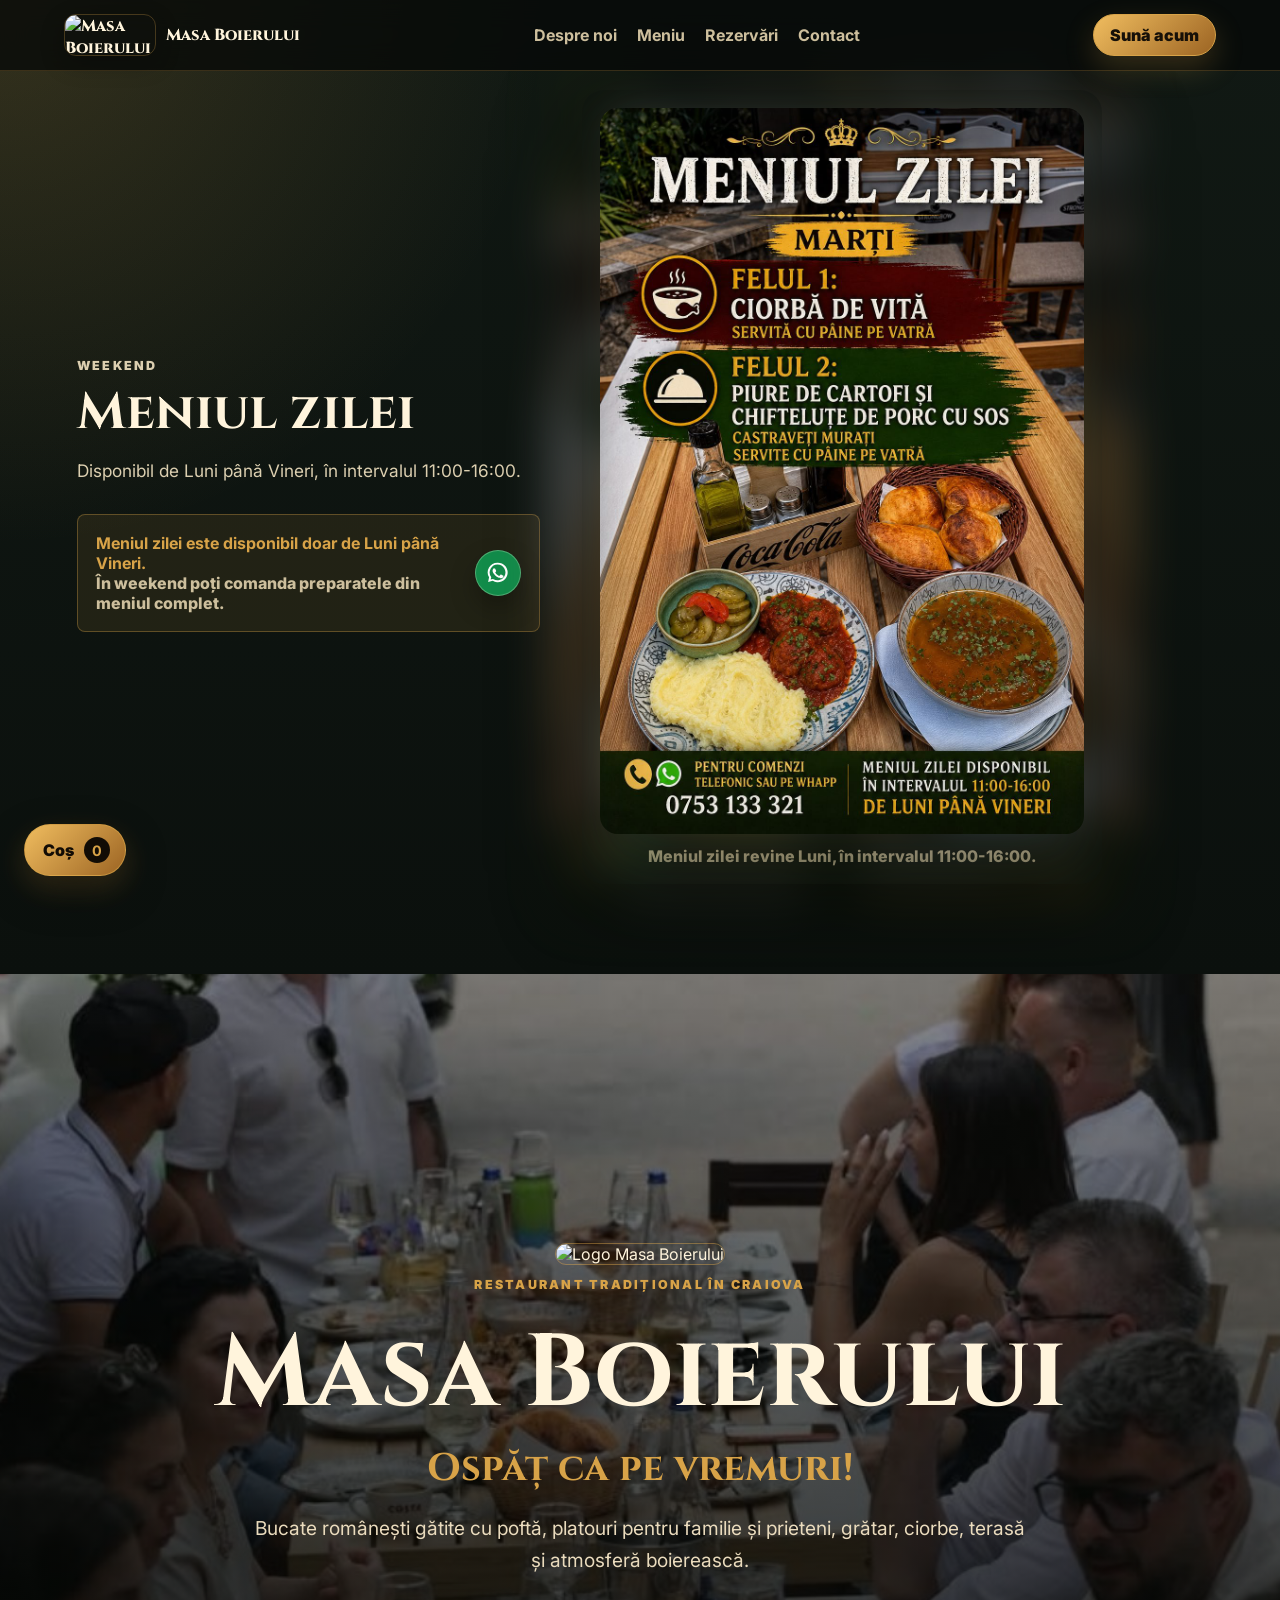
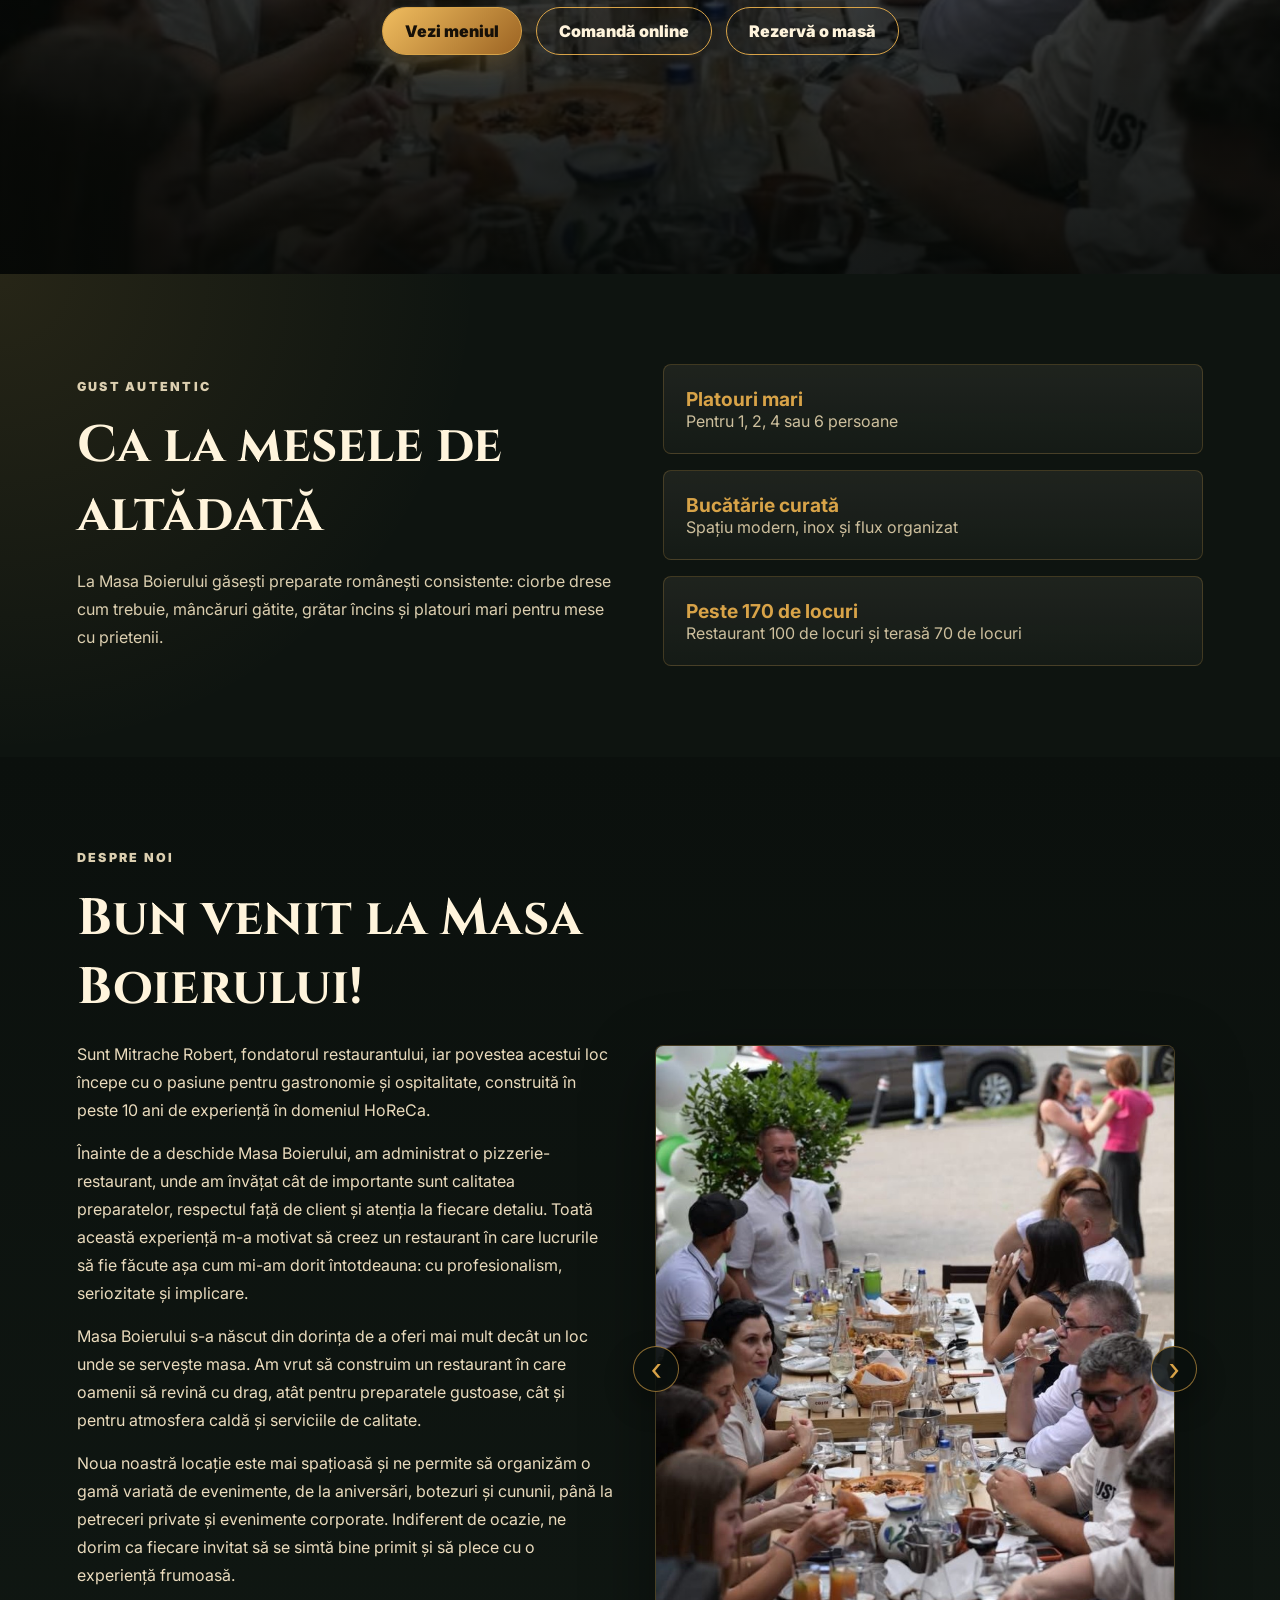
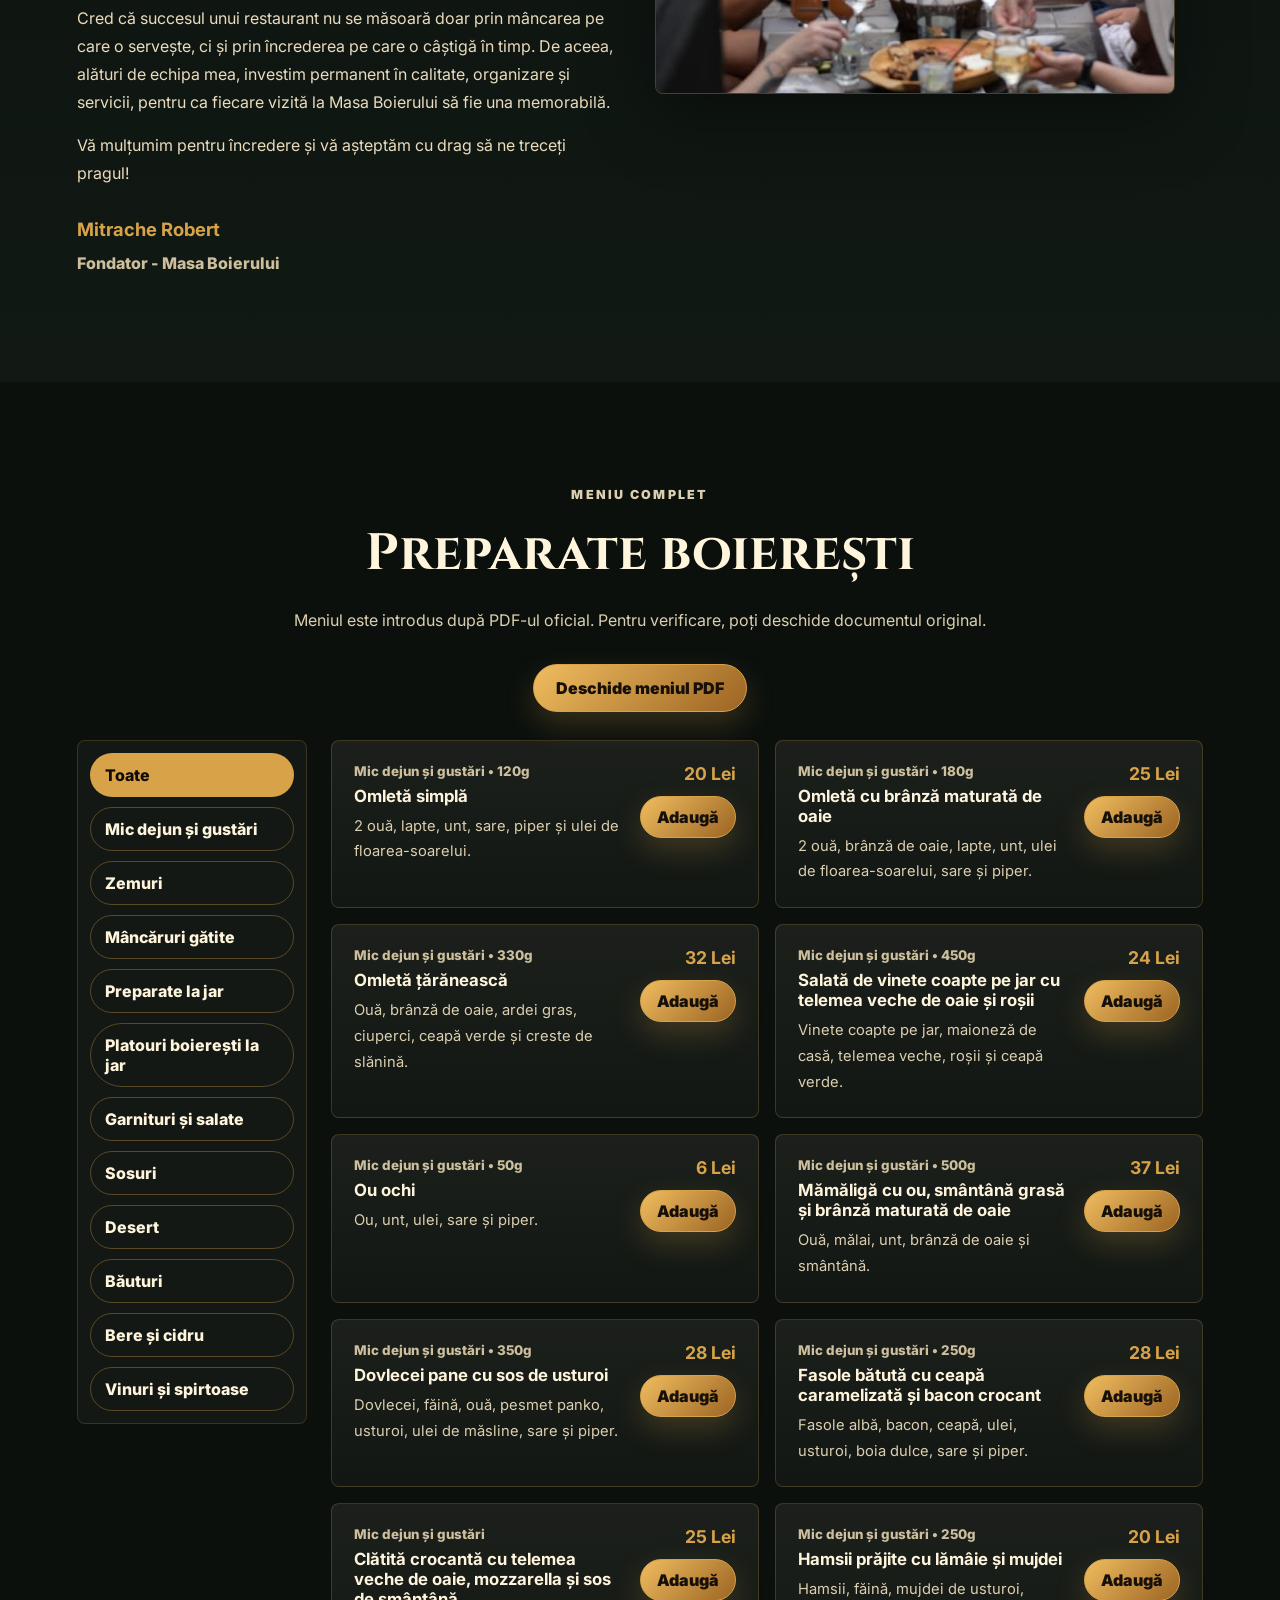
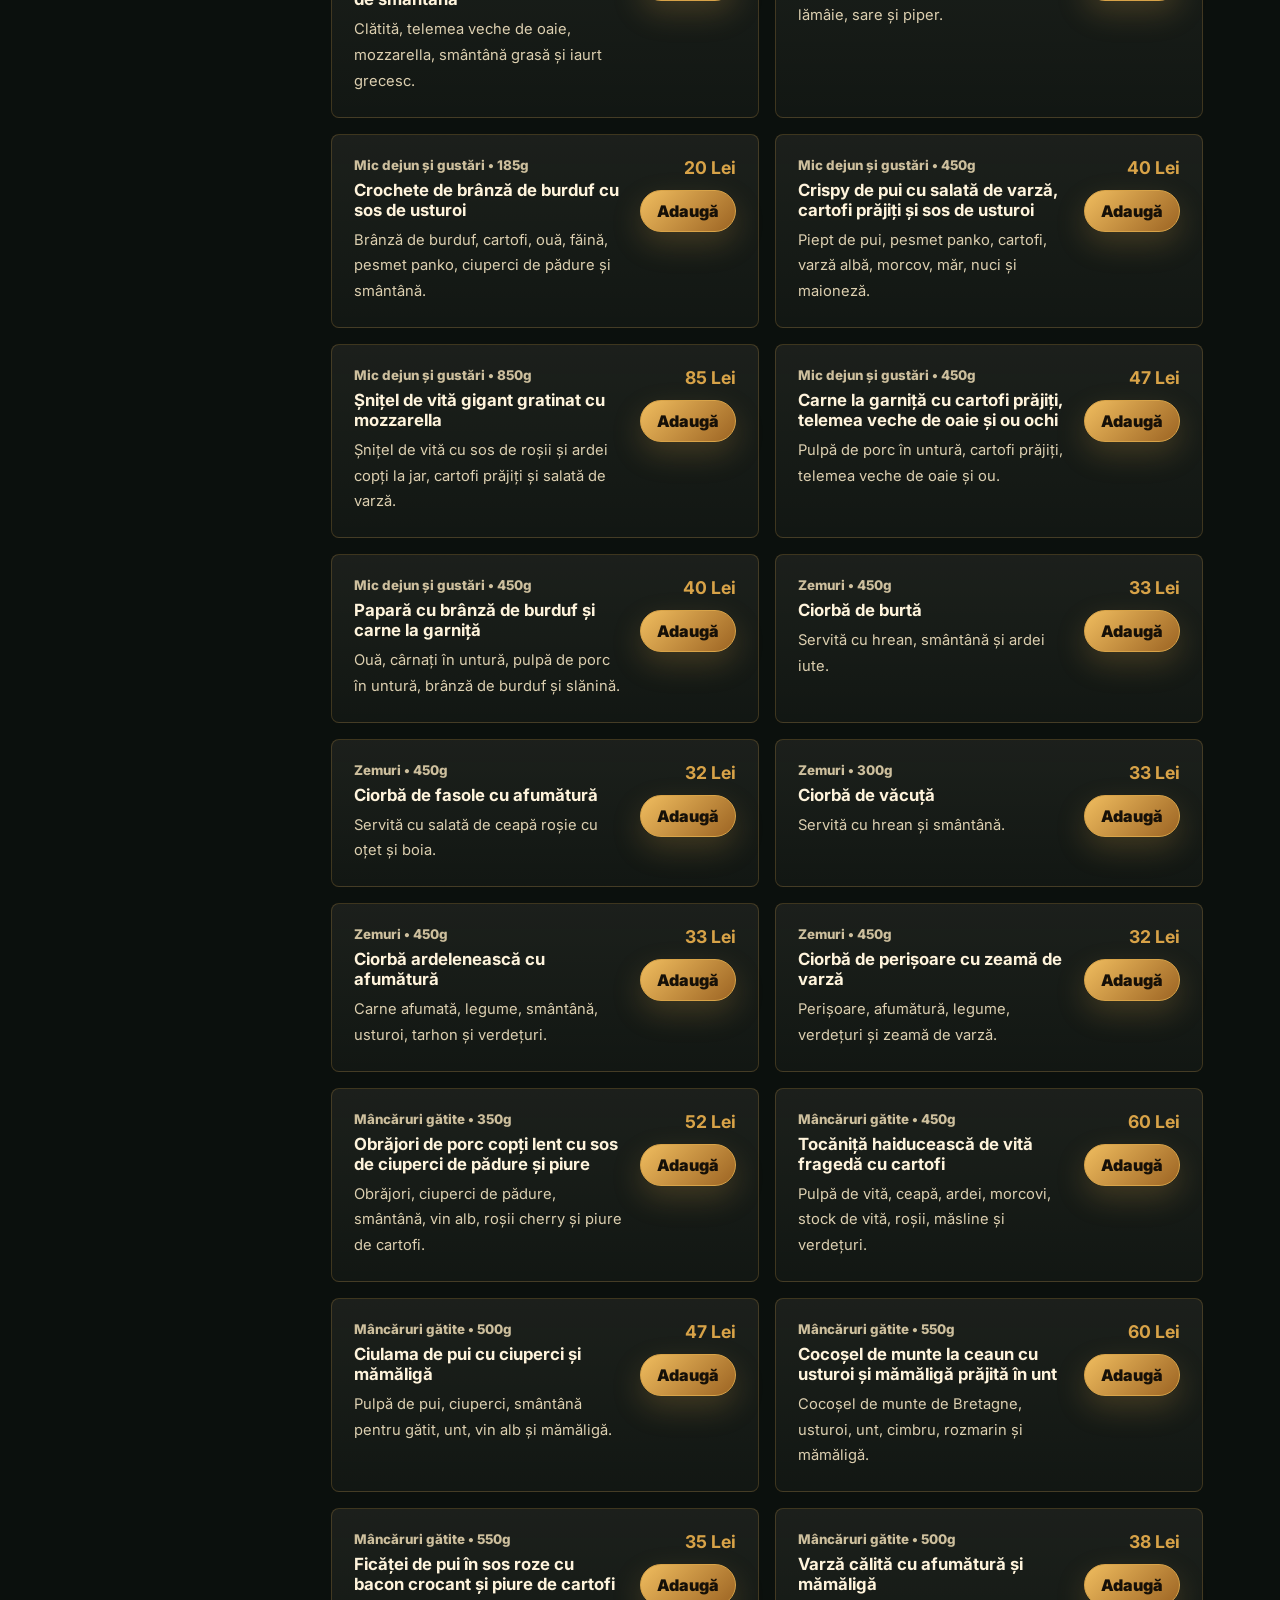
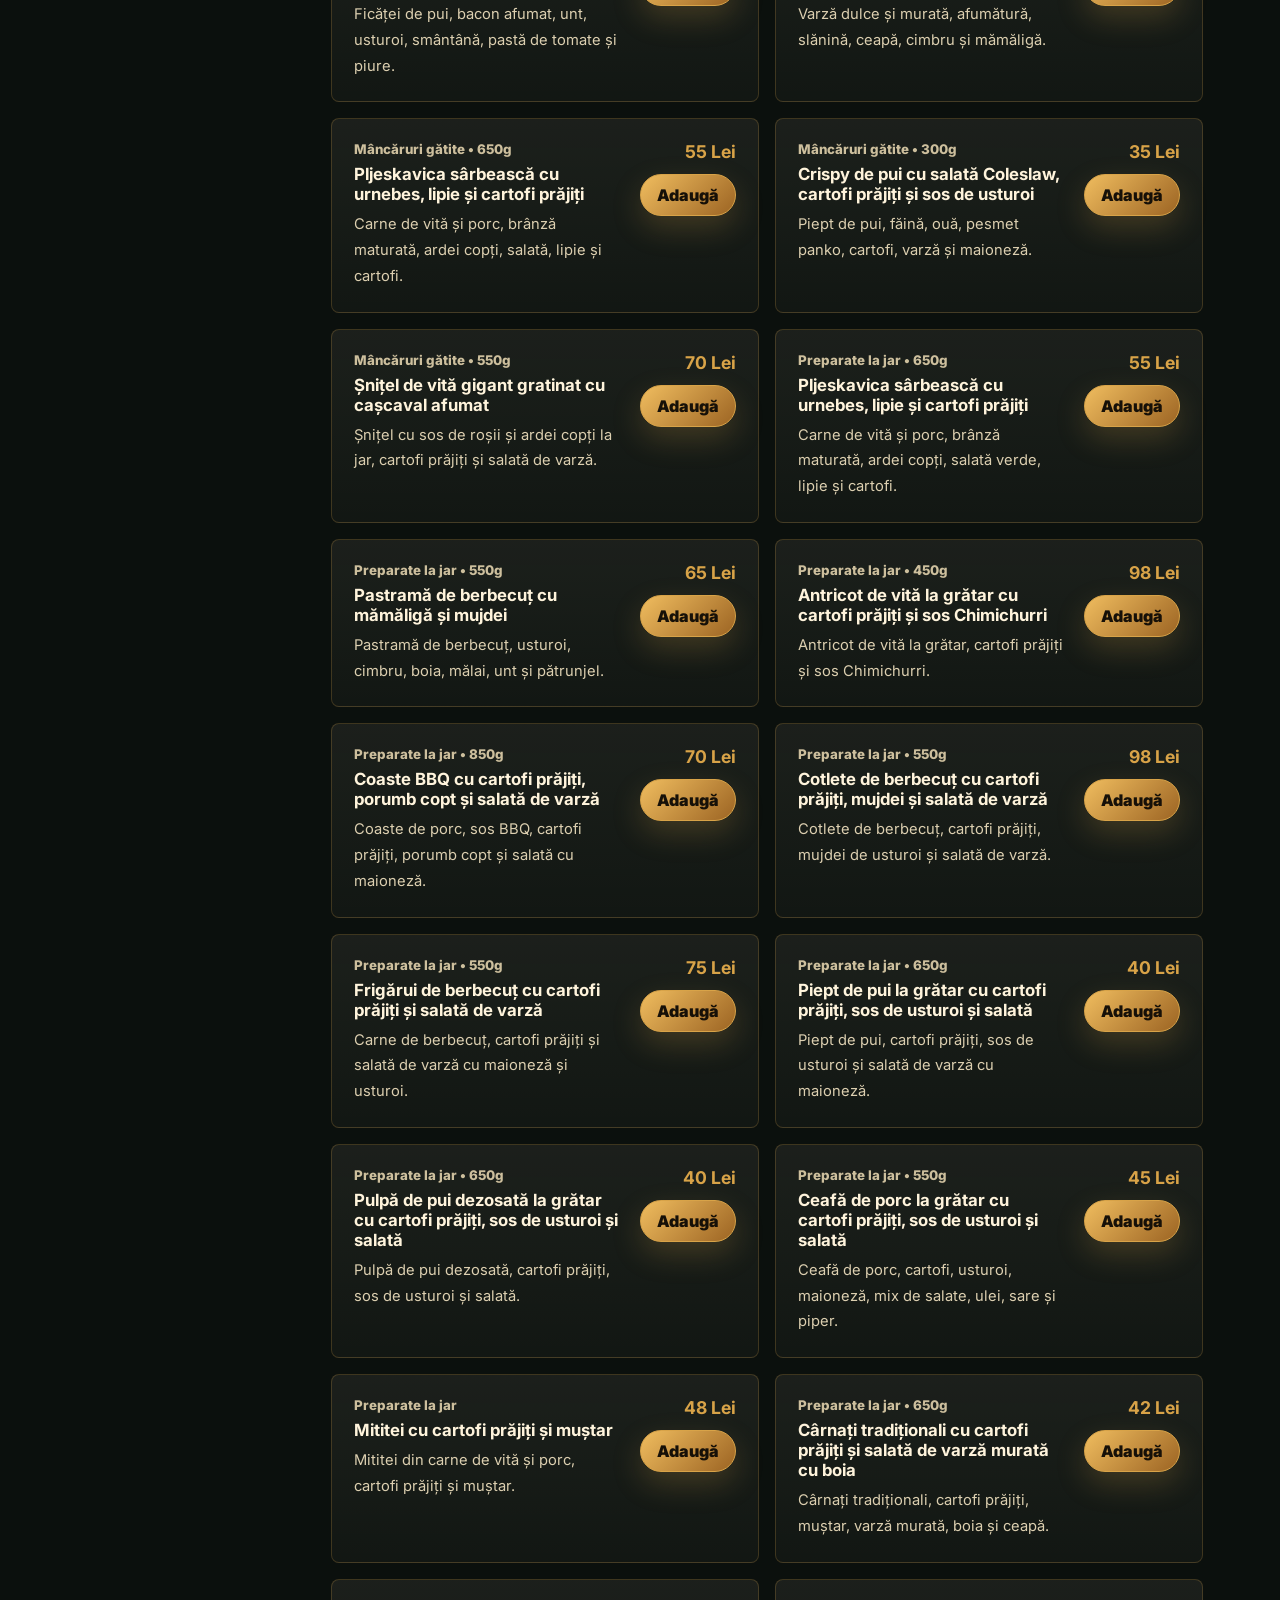
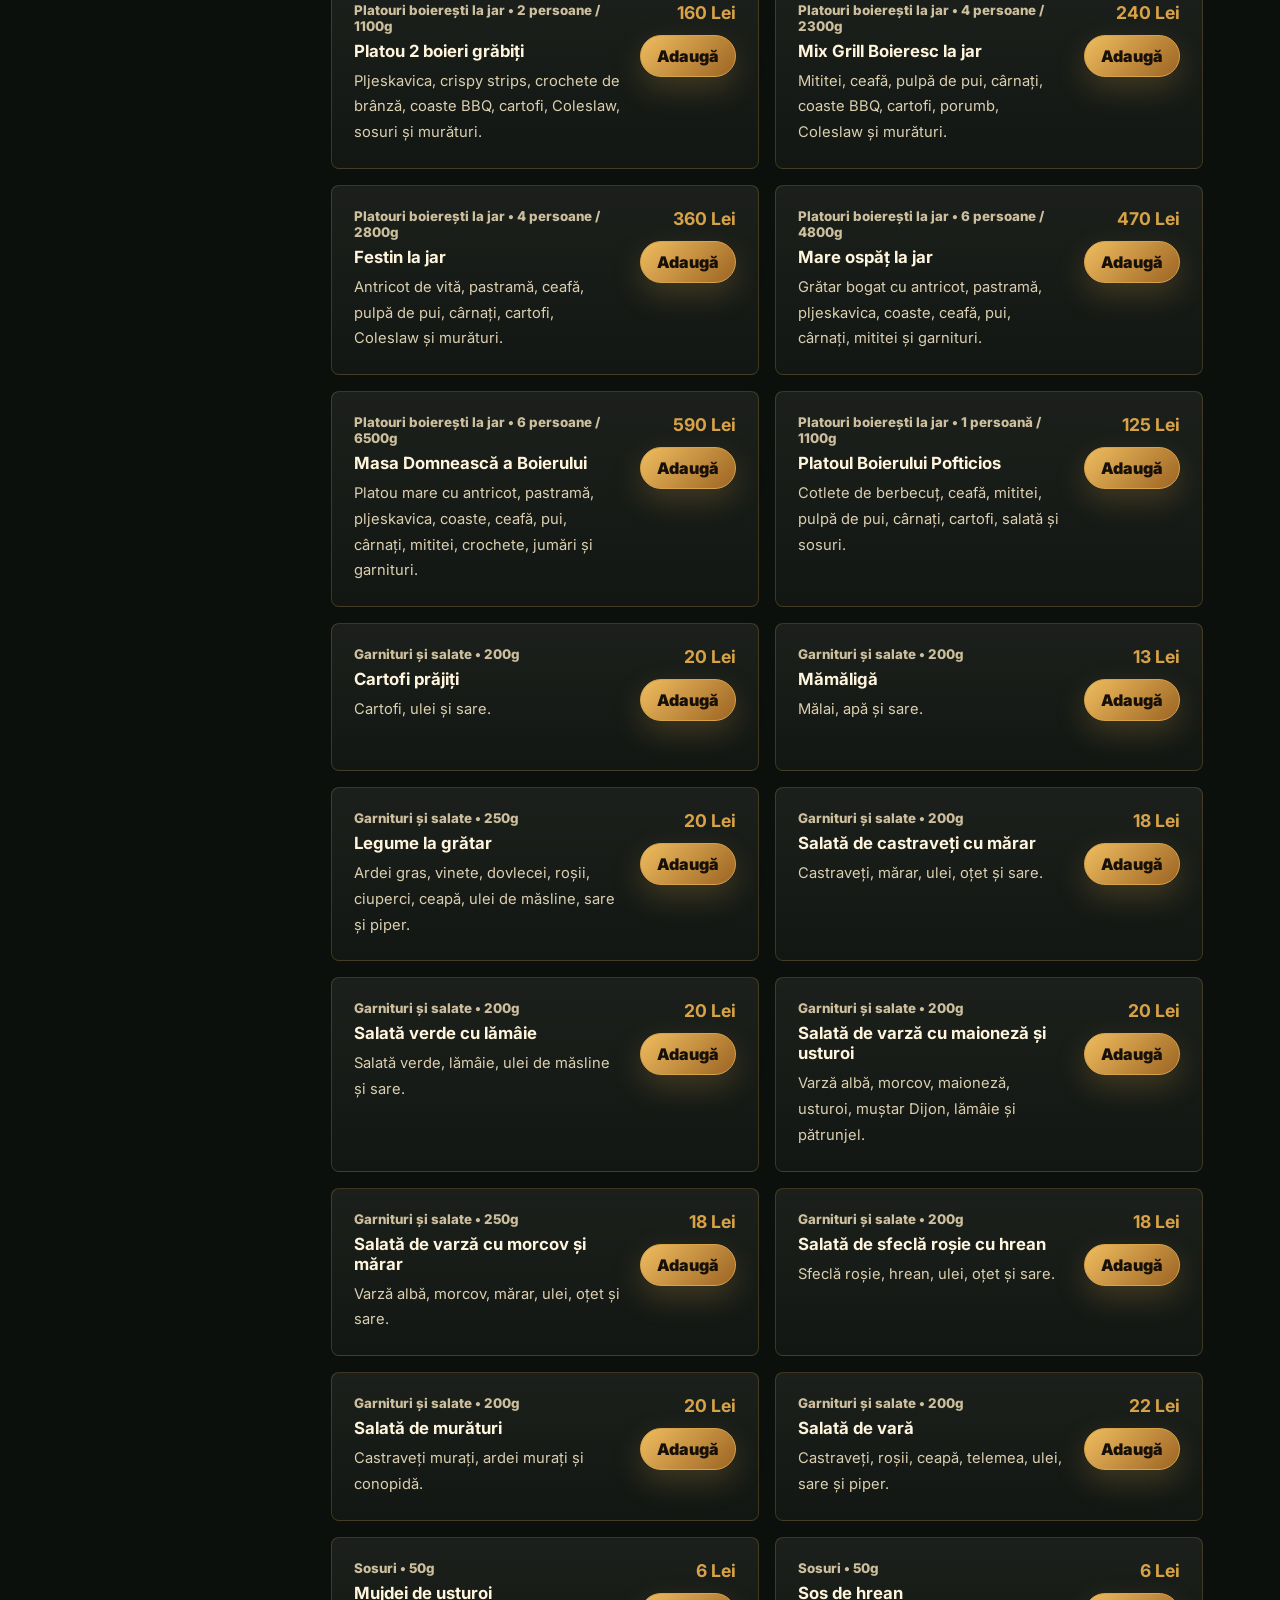
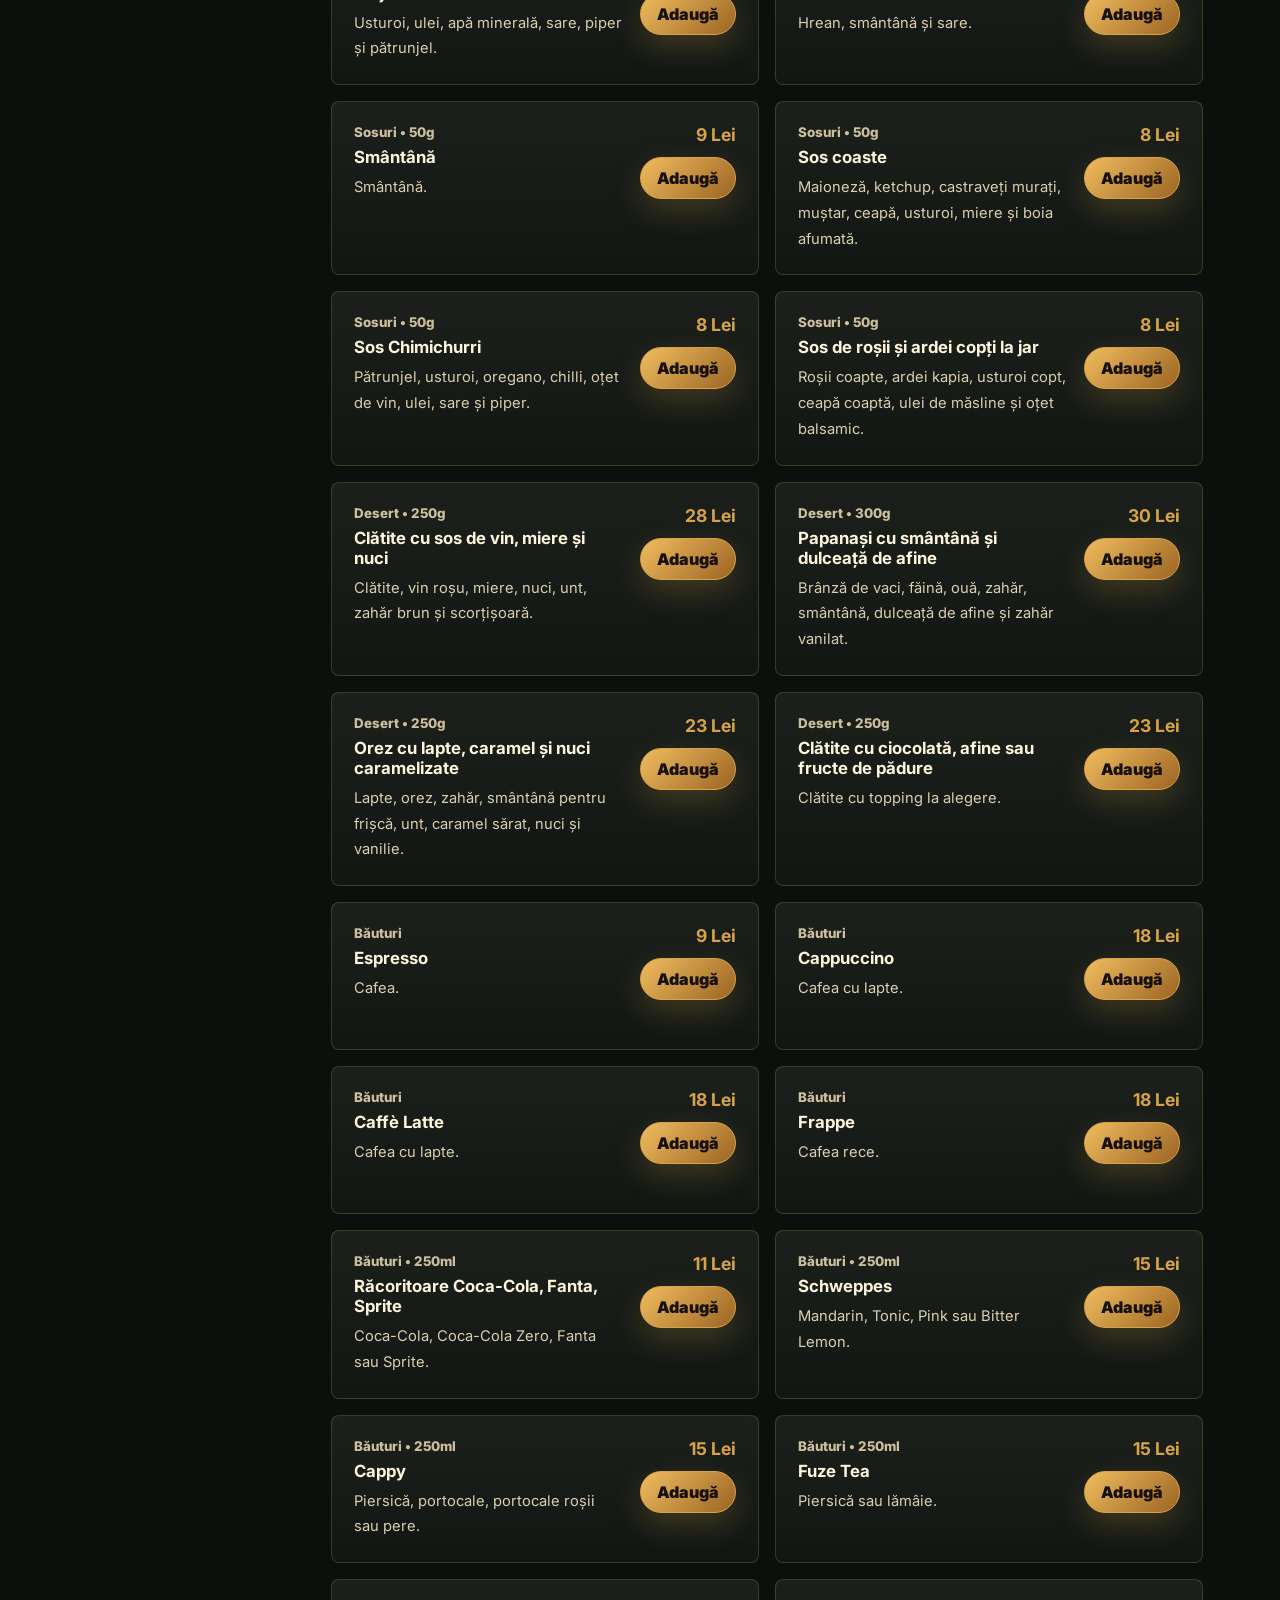
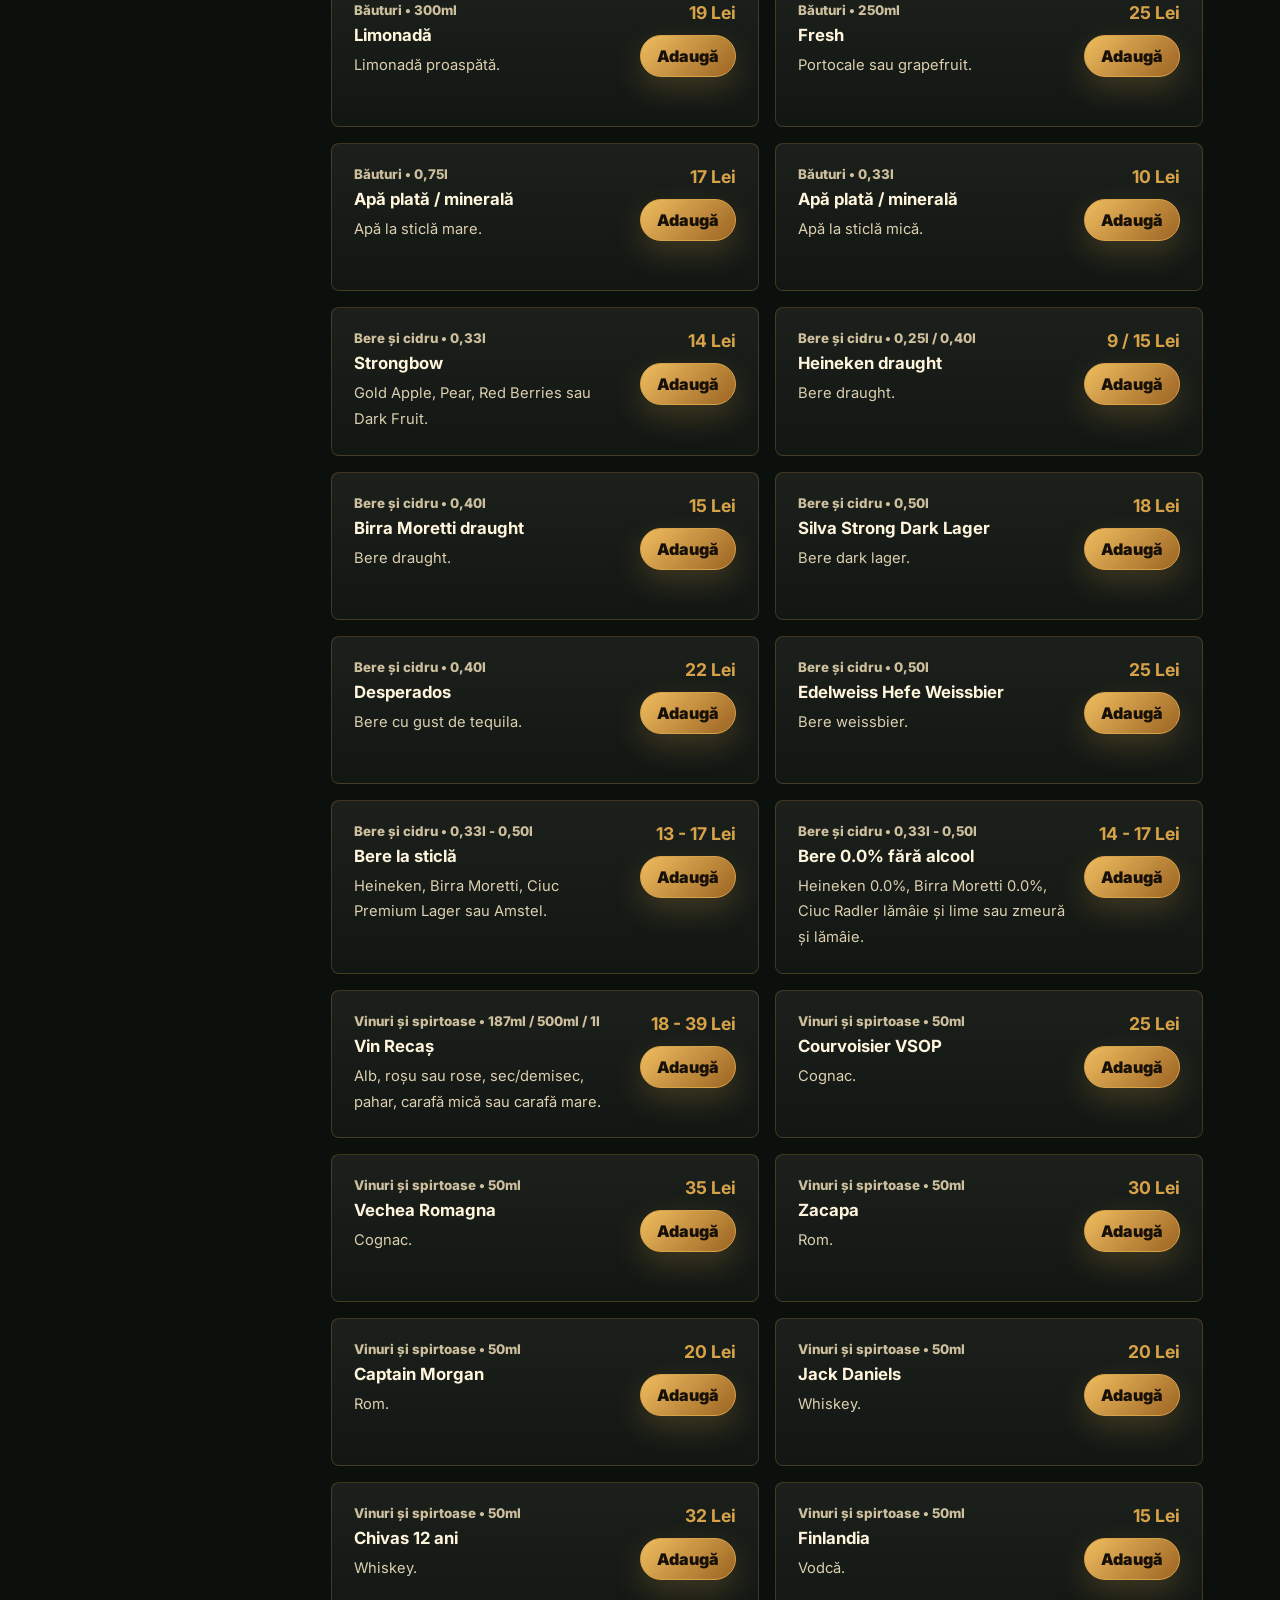
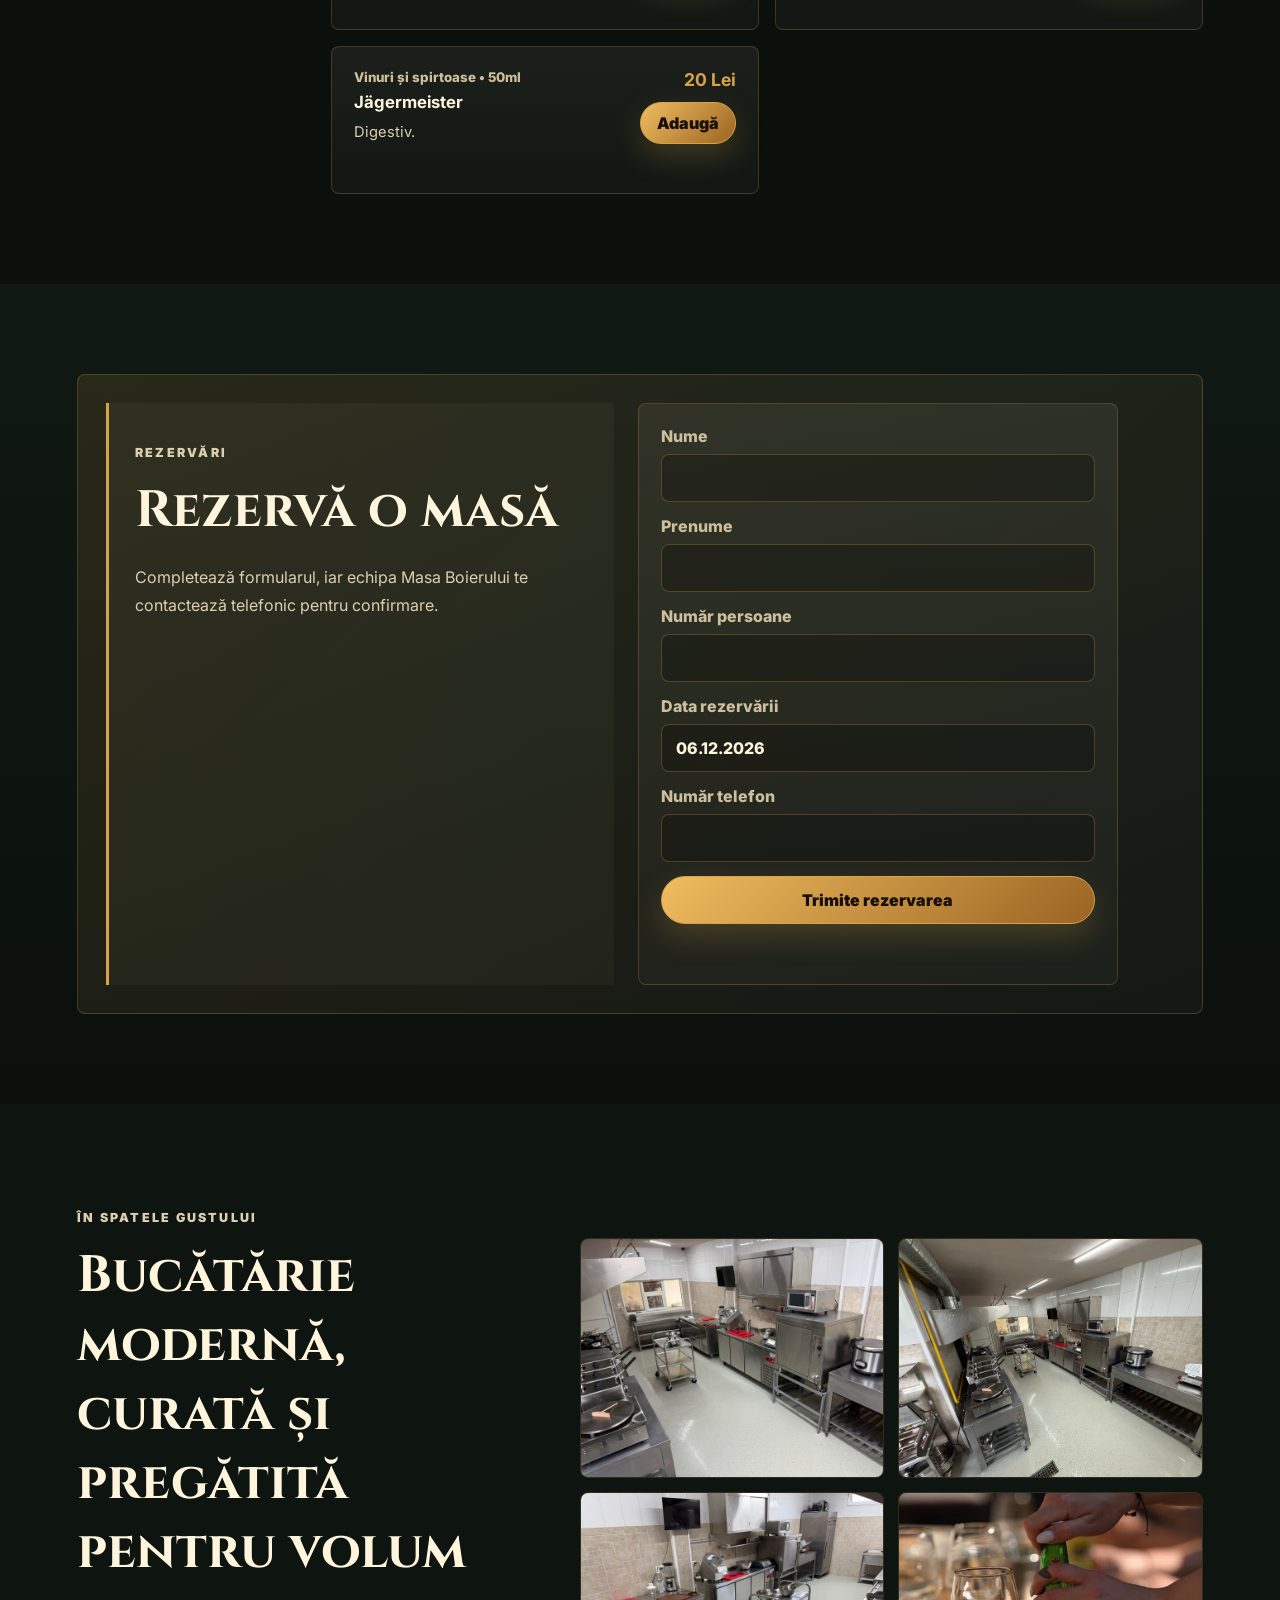
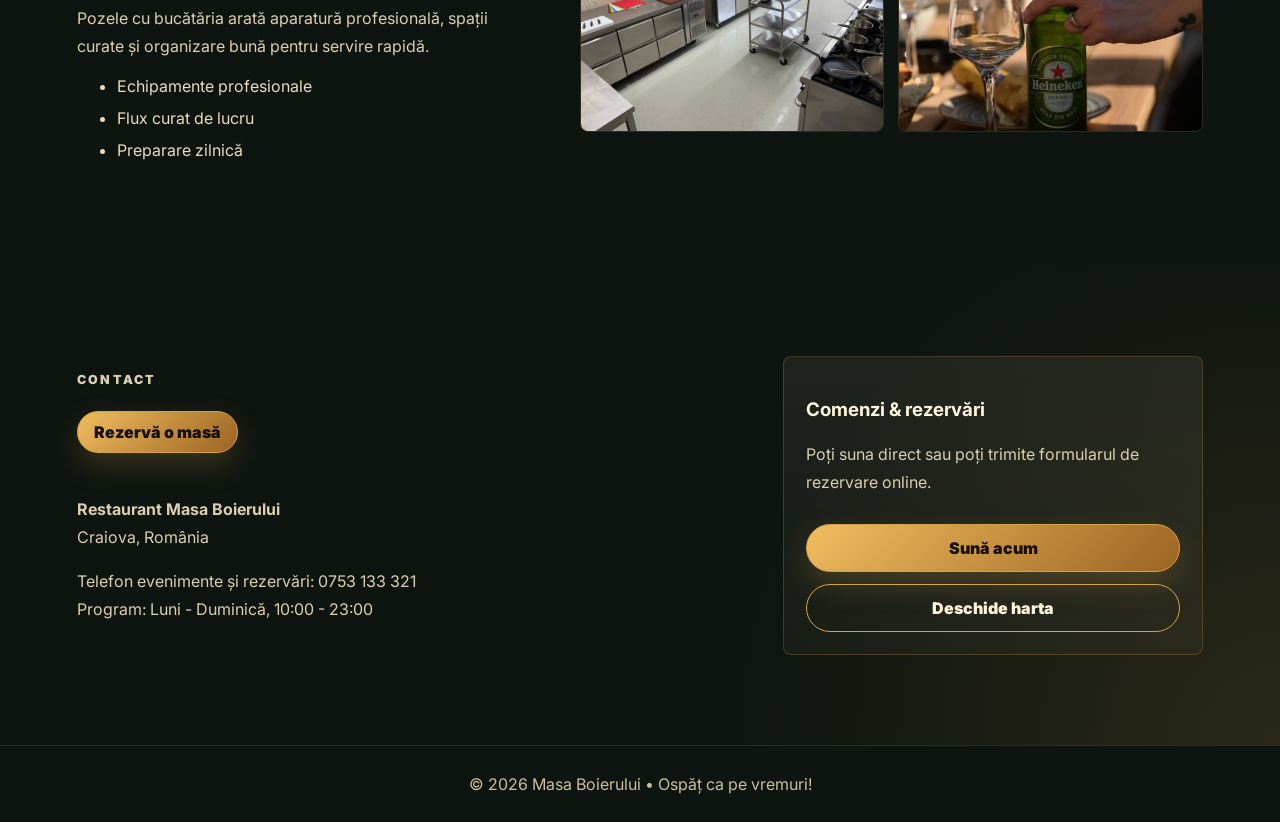
==== index.html @ e5bb175d "Reorder nav and simplify contact section" ====
<!DOCTYPE html>
<html lang="ro">
<head>
  <meta charset="UTF-8" />
  <meta name="viewport" content="width=device-width, initial-scale=1.0" />
  <title>Masa Boierului | Ospăț ca pe vremuri</title>
  <meta name="description" content="Restaurant Masa Boierului Craiova - bucătărie românească, platouri boierești, grătar, ciorbe, terasă și rezervări online." />
  <link rel="preconnect" href="https://fonts.googleapis.com">
  <link rel="preconnect" href="https://fonts.gstatic.com" crossorigin>
  <link href="https://fonts.googleapis.com/css2?family=Cinzel:wght@600;700;800&family=Inter:wght@400;500;600;700;800&display=swap" rel="stylesheet">
  <link rel="stylesheet" href="style.css?v=20260714-nav-about-contact" />
</head>
<body>
  <header class="nav">
    <a class="brand" href="#acasa"><img src="assets/logo-masa-boierului-gold.jpg" alt="Masa Boierului logo"><span>Masa Boierului</span></a>
    <nav>
      <a href="#despre-noi">Despre noi</a>
      <a href="#meniu">Meniu</a>
      <a href="#rezervari">Rezervări</a>
      <a href="#contact">Contact</a>
    </nav>
    <a class="btn small" href="tel:+40753133321">Sună acum</a>
  </header>

  <button class="cart-fab" id="cartOpenBtn" type="button" aria-label="Deschide coșul">
    <span>Coș</span>
    <strong id="cartFabCount">0</strong>
  </button>

  <div class="cart-modal hidden" id="cartModal" aria-hidden="true">
    <div class="cart-modal-backdrop" data-cart-close></div>
    <aside class="cart-panel cart-dialog" role="dialog" aria-modal="true" aria-labelledby="cartTitle">
      <div class="cart-dialog-head">
        <div>
          <p class="eyebrow">Coș</p>
          <h3 id="cartTitle">Comanda ta</h3>
        </div>
        <button class="cart-close" type="button" id="cartCloseBtn" aria-label="Închide coșul">×</button>
      </div>
      <div class="cart-items" id="cartItems"></div>
      <div class="delivery-box">
        <span>Subtotal</span><strong id="cartSubtotal">0 Lei</strong>
        <span>Taxă livrare</span><strong id="deliveryFee">0 Lei</strong>
        <span>Total</span><strong id="cartTotal">0 Lei</strong>
      </div>
      <div class="cart-modal-actions">
        <button class="btn ghost" type="button" id="continueOrderBtn">Continuă comanda</button>
        <button class="btn" type="button" id="checkoutOpenBtn">Mergi la checkout</button>
      </div>
      <form class="checkout-form checkout-hidden" id="checkoutForm">
        <label>Nume și prenume<input name="customerName" type="text" autocomplete="name" required></label>
        <label>Telefon<input name="phone" type="tel" autocomplete="tel" required></label>
        <label>Adresă livrare<input name="address" type="text" autocomplete="street-address" placeholder="Stradă, număr, bloc" required></label>
        <label>Localitate
          <select name="city" id="deliveryCity" required>
            <option value="craiova">Craiova</option>
            <option value="nearby">Localitate limitrofă</option>
            <option value="outside">În afara zonei standard</option>
          </select>
        </label>
        <input name="paymentMethod" id="paymentMethod" type="hidden" value="cash">
        <div class="checkout-payment-note">
          <span>Metodă plată</span>
          <strong>Cash la livrare</strong>
        </div>
        <label>Observații<textarea name="notes" rows="3" placeholder="Etaj, interfon, fără ceapă etc."></textarea></label>
        <p class="map-note">Taxa de livrare este momentan 0 Lei.</p>
        <button class="btn" type="submit">Trimite comanda</button>
        <p class="form-note" id="orderMessage"></p>
      </form>
    </aside>
  </div>

  <div class="order-confirm-modal hidden" id="orderConfirmModal" aria-hidden="true">
    <div class="cart-modal-backdrop" data-confirm-close></div>
    <div class="order-confirm-dialog" role="dialog" aria-modal="true" aria-labelledby="orderConfirmTitle">
      <button class="cart-close" type="button" id="orderConfirmCloseBtn" aria-label="Închide confirmarea">×</button>
      <p class="eyebrow">Comandă pregătită</p>
      <h3 id="orderConfirmTitle">Trimite comanda pe WhatsApp</h3>
      <p id="orderConfirmText">Comanda a fost salvată. Continuă către WhatsApp și apasă Trimite.</p>
      <div class="confirm-actions">
        <button class="btn" type="button" id="orderConfirmWhatsAppBtn">Continuă către WhatsApp</button>
        <button class="btn ghost" type="button" id="orderConfirmDoneBtn">Înapoi la meniu</button>
      </div>
    </div>
  </div>

  <main id="acasa">
    <section id="meniul-zilei" class="section daily-menu">
      <div class="daily-menu-copy">
        <p class="eyebrow" id="dailyMenuDay">Meniul zilei</p>
        <h2>Meniul zilei</h2>
        <p>Disponibil de Luni până Vineri, în intervalul 11:00-16:00.</p>
        <div class="daily-menu-actions" id="dailyMenuActions">
          <button class="btn" type="button" data-daily-menu="first">Felul 1 <span>18 Lei</span></button>
          <button class="btn" type="button" data-daily-menu="second">Felul 2 <span>22 Lei</span></button>
          <button class="btn" type="button" data-daily-menu="complete">Meniu complet <span>33 Lei</span></button>
        </div>
        <div class="daily-menu-closed hidden" id="dailyMenuClosed">
          <div>
            <strong>Meniul zilei este disponibil doar de Luni până Vineri.</strong>
            <span>În weekend poți comanda preparatele din meniul complet.</span>
          </div>
          <a class="daily-menu-whatsapp" href="https://wa.me/40753133321?text=Bun%C4%83%20ziua%2C%20a%C8%99%20dori%20s%C4%83%20comand%20din%20meniul%20complet." target="_blank" rel="noopener" aria-label="Comandă pe WhatsApp">
            <svg viewBox="0 0 32 32" aria-hidden="true">
              <path d="M16 3.4A12.5 12.5 0 0 0 5.2 22.2L4 28l5.9-1.5A12.5 12.5 0 1 0 16 3.4Zm0 2.4a10.1 10.1 0 0 1 8.7 15.2 10.1 10.1 0 0 1-13.9 3.5l-.5-.3-3.1.8.8-3-.3-.5A10.1 10.1 0 0 1 16 5.8Zm-4.2 4.7c-.2 0-.6.1-.9.5-.3.4-1.2 1.2-1.2 2.9s1.2 3.3 1.4 3.5c.2.2 2.4 3.8 5.9 5.1 2.9 1.2 3.5.9 4.1.9.6-.1 2-.8 2.3-1.6.3-.8.3-1.5.2-1.6-.1-.2-.3-.2-.7-.4l-2.3-1.1c-.3-.1-.6-.2-.8.2-.2.3-.9 1.1-1.1 1.3-.2.2-.4.2-.8.1-.3-.2-1.4-.5-2.7-1.7-1-1-1.7-2.1-1.9-2.4-.2-.3 0-.5.1-.7l.5-.6c.2-.2.2-.3.3-.5.1-.2.1-.4 0-.6l-1-2.4c-.3-.6-.5-.6-.8-.6h-.6Z"/>
            </svg>
          </a>
        </div>
      </div>
      <figure class="daily-menu-media">
        <img id="dailyMenuImage" src="assets/meniu-zilei-marti.jpg" alt="Meniul zilei Masa Boierului">
        <figcaption id="dailyMenuCaption">Meniul zilei disponibil astăzi</figcaption>
      </figure>
    </section>

    <section class="hero">
      <div class="hero-bg"></div>
      <div class="hero-content">
        <img class="logo" src="assets/logo-masa-boierului-gold.jpg" alt="Logo Masa Boierului">
        <p class="eyebrow">Restaurant tradițional în Craiova</p>
        <h1>Masa Boierului</h1>
        <h2>Ospăț ca pe vremuri!</h2>
        <p class="lead">Bucate românești gătite cu poftă, platouri pentru familie și prieteni, grătar, ciorbe, terasă și atmosferă boierească.</p>
        <div class="hero-actions">
          <a class="btn" href="#meniu">Vezi meniul</a>
          <a class="btn ghost" href="#meniu">Comandă online</a>
          <a class="btn ghost" href="#rezervari">Rezervă o masă</a>
        </div>
      </div>
    </section>

    <section class="intro section">
      <div>
        <p class="eyebrow">Gust autentic</p>
        <h2>Ca la mesele de altădată</h2>
        <p>La Masa Boierului găsești preparate românești consistente: ciorbe drese cum trebuie, mâncăruri gătite, grătar încins și platouri mari pentru mese cu prietenii.</p>
      </div>
      <div class="features">
        <div><strong>Platouri mari</strong><span>Pentru 1, 2, 4 sau 6 persoane</span></div>
        <div><strong>Bucătărie curată</strong><span>Spațiu modern, inox și flux organizat</span></div>
        <div><strong>Peste 170 de locuri</strong><span>Restaurant 100 de locuri și terasă 70 de locuri</span></div>
      </div>
    </section>

    <section id="despre-noi" class="section about-section">
      <div class="about-copy">
        <p class="eyebrow">Despre noi</p>
        <h2>Bun venit la Masa Boierului!</h2>
        <p>Sunt Mitrache Robert, fondatorul restaurantului, iar povestea acestui loc începe cu o pasiune pentru gastronomie și ospitalitate, construită în peste 10 ani de experiență în domeniul HoReCa.</p>
        <p>Înainte de a deschide Masa Boierului, am administrat o pizzerie-restaurant, unde am învățat cât de importante sunt calitatea preparatelor, respectul față de client și atenția la fiecare detaliu. Toată această experiență m-a motivat să creez un restaurant în care lucrurile să fie făcute așa cum mi-am dorit întotdeauna: cu profesionalism, seriozitate și implicare.</p>
        <p>Masa Boierului s-a născut din dorința de a oferi mai mult decât un loc unde se servește masa. Am vrut să construim un restaurant în care oamenii să revină cu drag, atât pentru preparatele gustoase, cât și pentru atmosfera caldă și serviciile de calitate.</p>
        <p>Noua noastră locație este mai spațioasă și ne permite să organizăm o gamă variată de evenimente, de la aniversări, botezuri și cununii, până la petreceri private și evenimente corporate. Indiferent de ocazie, ne dorim ca fiecare invitat să se simtă bine primit și să plece cu o experiență frumoasă.</p>
        <p>Cred că succesul unui restaurant nu se măsoară doar prin mâncarea pe care o servește, ci și prin încrederea pe care o câștigă în timp. De aceea, alături de echipa mea, investim permanent în calitate, organizare și servicii, pentru ca fiecare vizită la Masa Boierului să fie una memorabilă.</p>
        <p>Vă mulțumim pentru încredere și vă așteptăm cu drag să ne treceți pragul!</p>
        <p class="about-signature"><strong>Mitrache Robert</strong><span>Fondator - Masa Boierului</span></p>
      </div>
      <div class="about-carousel" aria-label="Galerie foto Masa Boierului">
        <button class="carousel-btn carousel-prev" type="button" id="aboutCarouselPrev" aria-label="Poza anterioară">‹</button>
        <div class="about-carousel-frame">
          <img id="aboutCarouselImage" src="assets/62937.jpg" alt="Terasă Masa Boierului">
        </div>
        <button class="carousel-btn carousel-next" type="button" id="aboutCarouselNext" aria-label="Poza următoare">›</button>
      </div>
    </section>

    <section id="meniu" class="section menu-wrap">
      <p class="eyebrow center">Meniu complet</p>
      <h2 class="center">Preparate boierești</h2>
      <p class="section-lead center">Meniul este introdus după PDF-ul oficial. Pentru verificare, poți deschide documentul original.</p>
      <div class="menu-actions">
        <a class="btn" href="assets/meniu-masa-boierului.pdf" target="_blank" rel="noopener">Deschide meniul PDF</a>
      </div>
      <div class="menu-shop-layout">
        <div class="tabs" id="menuTabs"></div>
        <div class="menu-order-layout">
          <div class="menu-grid" id="menuGrid"></div>
        </div>
      </div>
    </section>

    <section id="rezervari" class="section reservations">
      <div class="reservation-shell">
        <div class="reservation-tab-panel public-reservation-panel" data-reservation-panel="client">
          <div class="reservation-copy">
            <p class="eyebrow">Rezervări</p>
            <h2>Rezervă o masă</h2>
            <p>Completează formularul, iar echipa Masa Boierului te contactează telefonic pentru confirmare.</p>
          </div>
          <form class="reservation-form" id="reservationForm">
            <label>Nume<input name="lastName" type="text" autocomplete="family-name" required></label>
            <label>Prenume<input name="firstName" type="text" autocomplete="given-name" required></label>
            <label>Număr persoane<input name="people" type="number" min="1" max="30" required></label>
            <label>Data rezervării<input name="reservationDate" type="text" inputmode="numeric" placeholder="zz.ll.aaaa" pattern="\d{2}\.\d{2}\.\d{4}" required></label>
            <label>Număr telefon<input name="phone" type="tel" autocomplete="tel" required></label>
            <button class="btn" type="submit">Trimite rezervarea</button>
            <p class="form-note" id="reservationMessage"></p>
          </form>
        </div>

      </div>
    </section>

    <section class="section split" id="bucatarie">
      <div>
        <p class="eyebrow">În spatele gustului</p>
        <h2>Bucătărie modernă, curată și pregătită pentru volum</h2>
        <p>Pozele cu bucătăria arată aparatură profesională, spații curate și organizare bună pentru servire rapidă.</p>
        <ul><li>Echipamente profesionale</li><li>Flux curat de lucru</li><li>Preparare zilnică</li></ul>
      </div>
      <div class="kitchen-grid"><img src="assets/62943.jpg" alt="Bucătărie Masa Boierului"><img src="assets/62942.jpg" alt="Echipamente bucătărie"><img src="assets/62941.jpg" alt="Spațiu de lucru"><img src="assets/62938.jpg" alt="Preparare"></div>
    </section>

    <section id="contact" class="section contact">
      <div>
        <p class="eyebrow">Contact</p>
        <a class="btn small contact-reservation-btn" href="#rezervari">Rezervă o masă</a>
        <p><strong>Restaurant Masa Boierului</strong><br>Craiova, România</p>
        <p>Telefon evenimente și rezervări: <a href="tel:+40753133321">0753 133 321</a><br>Program: Luni - Duminică, 10:00 - 23:00</p>
      </div>
      <div class="contact-card">
        <h3>Comenzi & rezervări</h3>
        <p>Poți suna direct sau poți trimite formularul de rezervare online.</p>
        <a class="btn" href="tel:+40753133321">Sună acum</a>
        <a class="btn ghost" href="https://maps.google.com/?q=Masa%20Boierului%20Craiova" target="_blank" rel="noopener">Deschide harta</a>
      </div>
    </section>
  </main>

  <footer>© 2026 Masa Boierului • Ospăț ca pe vremuri!</footer>
  <script src="menu-data.js?v=20260714"></script>
  <script src="script.js?v=20260714-about-carousel"></script>
</body>
</html>
---- style.css ----
:root {
  --bg: #0e1410;
  --panel: #141e17;
  --panel-2: #1b261f;
  --gold: #d8a348;
  --cream: #fff4dc;
  --muted: #cdbf9d;
  --green: #183322;
  --danger: #e68072;
  --ok: #8ed39f;
}

* { box-sizing: border-box; }
html { scroll-behavior: smooth; }
body { margin: 0; overflow-x: hidden; background: var(--bg); color: var(--cream); font-family: Inter, system-ui, sans-serif; }
body.modal-open { overflow: hidden; }
a { color: inherit; text-decoration: none; }
button, input, select { font: inherit; }

.nav { position: fixed; z-index: 20; top: 0; left: 0; right: 0; display: flex; align-items: center; justify-content: space-between; padding: 14px 5vw; background: rgba(7, 10, 8, .78); backdrop-filter: blur(14px); border-bottom: 1px solid rgba(216, 163, 72, .22); }
.brand { display: flex; gap: 10px; align-items: center; font-family: Cinzel, serif; font-weight: 800; }
.brand img { width: 92px; height: 42px; border-radius: 12px; object-fit: cover; border: 1px solid rgba(216, 163, 72, .28); box-shadow: 0 8px 24px rgba(0, 0, 0, .24); }
.nav nav { display: flex; gap: 20px; color: var(--muted); font-weight: 700; }
.nav nav a:hover, .nav nav a.active { color: var(--gold); }

.btn { display: inline-flex; align-items: center; justify-content: center; border: 1px solid var(--gold); background: linear-gradient(135deg, #f0bd5f, #9c6423); color: #161008; padding: 13px 22px; border-radius: 999px; font-weight: 900; box-shadow: 0 12px 30px rgba(216, 163, 72, .22); cursor: pointer; }
.btn.ghost { background: transparent; color: var(--cream); box-shadow: none; }
.btn.small { padding: 10px 16px; }
.btn.danger { border-color: var(--danger); color: #fff0ec; background: rgba(230, 128, 114, .12); box-shadow: none; }
.btn.edit { background: rgba(216, 163, 72, .1); color: var(--cream); box-shadow: none; }
.btn:disabled { opacity: .45; cursor: not-allowed; }

.daily-menu { display: grid; grid-template-columns: minmax(0, .82fr) minmax(340px, 520px); gap: 42px; align-items: center; min-height: 100vh; overflow: hidden; padding-top: 120px; background: radial-gradient(circle at top left, rgba(216, 163, 72, .18), transparent 34%), linear-gradient(180deg, #111914, #0b100d); }
.daily-menu-copy { max-width: 620px; }
.daily-menu-copy h2 { font-family: Cinzel, serif; font-size: clamp(2.7rem, 6vw, 5.6rem); line-height: .95; margin: 8px 0 18px; }
.daily-menu-copy p:not(.eyebrow) { max-width: 560px; font-size: 1.08rem; }
.daily-menu-actions { display: grid; grid-template-columns: repeat(3, minmax(0, 1fr)); gap: 12px; max-width: 620px; margin-top: 28px; }
.daily-menu-actions .btn { display: grid; gap: 4px; min-height: 82px; border-radius: 8px; padding: 14px 12px; text-align: center; }
.daily-menu-actions .btn span { color: #1a1006; font-size: 1.08rem; }
.daily-menu-closed { display: grid; grid-template-columns: minmax(0, 1fr) auto; gap: 16px; align-items: center; max-width: 660px; margin-top: 28px; padding: 18px; border: 1px solid rgba(216, 163, 72, .34); border-radius: 8px; background: rgba(216, 163, 72, .1); }
.daily-menu-closed strong, .daily-menu-closed span { display: block; }
.daily-menu-closed strong { color: var(--gold); }
.daily-menu-closed span { color: var(--muted); font-weight: 800; }
.daily-menu-whatsapp { display: inline-flex; align-items: center; justify-content: center; width: 46px; height: 46px; border: 1px solid rgba(142, 211, 159, .48); border-radius: 50%; background: #128c4a; color: #fff; box-shadow: 0 12px 26px rgba(0, 0, 0, .28); }
.daily-menu-whatsapp svg { width: 25px; height: 25px; fill: currentColor; }
.daily-menu-whatsapp:hover { background: #19a85b; }
.daily-menu-media { position: relative; margin: 0; padding: 18px; }
.daily-menu-media::before { content: ""; position: absolute; inset: -20px; z-index: 0; border-radius: 28px; background: var(--daily-menu-image, none) center/cover no-repeat; filter: blur(22px); opacity: .32; transform: scale(1.04); }
.daily-menu-media::after { content: ""; position: absolute; inset: 0; z-index: 1; border-radius: 22px; pointer-events: none; box-shadow: inset 0 0 70px rgba(11, 16, 13, .62), 0 24px 90px rgba(0, 0, 0, .42); }
.daily-menu-media img { position: relative; z-index: 1; display: block; width: 100%; max-height: calc(100vh - 170px); object-fit: contain; border: 0; border-radius: 18px; background: transparent; box-shadow: none; }
.daily-menu-media figcaption { margin-top: 12px; color: var(--muted); font-weight: 800; text-align: center; }

.hero { min-height: 100vh; position: relative; display: grid; place-items: center; text-align: center; overflow: hidden; }
.hero-bg { position: absolute; inset: 0; background: linear-gradient(rgba(5, 8, 6, .45), rgba(5, 8, 6, .93)), url('assets/62937.jpg') center/cover no-repeat; transform: scale(1.02); }
.hero-content { position: relative; max-width: 900px; padding: 120px 22px 70px; }
.logo { width: min(520px, 86vw); height: auto; border-radius: 18px; object-fit: contain; border: 1px solid rgba(216, 163, 72, .45); box-shadow: 0 20px 70px rgba(0, 0, 0, .55); }
.eyebrow { letter-spacing: .18em; text-transform: uppercase; color: var(--gold); font-weight: 900; font-size: .78rem; }
.hero h1, .section h2 { font-family: Cinzel, serif; }
.hero h1 { font-size: clamp(3rem, 8vw, 7rem); margin: 8px 0 0; }
.hero h2 { font-size: clamp(1.4rem, 3vw, 2.6rem); color: var(--gold); margin: 0 0 18px; font-family: Cinzel, serif; }
.lead { font-size: 1.2rem; line-height: 1.7; color: #eadbbd; max-width: 780px; margin: auto; }
.hero-actions, .menu-actions { display: flex; gap: 14px; justify-content: center; flex-wrap: wrap; margin-top: 30px; }

.section { padding: 90px 6vw; }
.section h2 { font-size: clamp(2rem, 4vw, 3.4rem); margin: 8px 0 18px; }
.section p { color: #dccfb0; line-height: 1.75; }
.section-lead { max-width: 760px; margin: 0 auto; }
.center { text-align: center; }
.hidden { display: none !important; }

.intro { display: grid; grid-template-columns: 1fr 1fr; gap: 46px; align-items: center; background: radial-gradient(circle at top left, rgba(216, 163, 72, .12), transparent 35%); }
.features { display: grid; gap: 16px; }
.features div, .dish, .contact-card, .reservation-form, .admin-login, .reservation-card, .client-card, .admin-stats div, .cart-panel, .order-admin-card { background: linear-gradient(180deg, rgba(255, 244, 220, .07), rgba(255, 244, 220, .03)); border: 1px solid rgba(216, 163, 72, .22); border-radius: 8px; padding: 22px; }
.features strong { display: block; color: var(--gold); font-size: 1.2rem; }
.features span, .admin-stats span { color: var(--muted); }

.about-section { display: grid; grid-template-columns: minmax(0, .95fr) minmax(360px, 520px); gap: 42px; align-items: center; background: linear-gradient(180deg, #0b100d, #111914); }
.about-copy { max-width: 820px; }
.about-copy p { margin: 0 0 15px; }
.about-copy p:not(.eyebrow) { color: #eadbbd; }
.about-signature { display: grid; gap: 4px; margin-top: 26px !important; color: var(--cream) !important; }
.about-signature strong { color: var(--gold); font-size: 1.15rem; }
.about-signature span { color: var(--muted); font-weight: 800; }
.about-carousel { position: relative; display: grid; align-items: center; }
.about-carousel-frame { overflow: hidden; border-radius: 8px; border: 1px solid rgba(216, 163, 72, .26); background: rgba(255, 244, 220, .04); box-shadow: 0 22px 70px rgba(0, 0, 0, .42); }
.about-carousel-frame img { display: block; width: 100%; aspect-ratio: 4 / 5; object-fit: cover; }
.carousel-btn { position: absolute; z-index: 2; top: 50%; transform: translateY(-50%); width: 46px; height: 46px; border: 1px solid rgba(216, 163, 72, .62); border-radius: 50%; background: rgba(10, 16, 13, .86); color: var(--gold); font-size: 2rem; line-height: 1; cursor: pointer; box-shadow: 0 12px 30px rgba(0, 0, 0, .32); }
.carousel-btn:hover { background: var(--gold); color: #120c05; }
.carousel-prev { left: -22px; }
.carousel-next { right: -22px; }

.menu-wrap { background: #0b100d; }
.menu-shop-layout { display: grid; grid-template-columns: 230px minmax(0, 1fr); gap: 24px; max-width: 1320px; margin: 28px auto 0; align-items: start; }
.tabs { position: sticky; top: 92px; display: flex; flex-direction: column; gap: 10px; max-height: calc(100vh - 112px); overflow: auto; padding: 12px; border: 1px solid rgba(216, 163, 72, .2); border-radius: 8px; background: rgba(255, 244, 220, .035); }
.tabs button { border: 1px solid rgba(216, 163, 72, .35); background: transparent; color: var(--cream); padding: 11px 14px; border-radius: 999px; font-weight: 800; cursor: pointer; text-align: left; }
.tabs button.active { background: var(--gold); color: #100b06; }
.menu-order-layout { min-width: 0; }
.menu-grid { display: grid; grid-template-columns: repeat(2, minmax(0, 1fr)); gap: 16px; margin: 0; }
.dish { display: grid; grid-template-columns: 1fr auto; gap: 18px; align-items: start; min-height: 148px; }
.dish.unavailable { opacity: .58; box-shadow: inset 0 0 0 999px rgba(0, 0, 0, .18), 0 16px 42px rgba(0, 0, 0, .2); }
.dish h3 { margin: 0 0 8px; font-size: 1.05rem; }
.dish p { font-size: .92rem; margin: 0; }
.dish b { white-space: nowrap; color: var(--gold); font-size: 1.1rem; }
.dish small { display: block; color: var(--muted); margin-bottom: 7px; font-weight: 800; }
.dish-order { display: grid; gap: 12px; justify-items: end; }
.dish .btn:disabled { cursor: not-allowed; opacity: .68; filter: grayscale(.6); }
.unavailable-label { display: inline-flex; width: max-content; margin-top: 12px; padding: 6px 10px; border-radius: 999px; background: rgba(230, 128, 114, .18); color: #ffc9c0; font-size: .78rem; font-weight: 900; }

.cart-fab { position: fixed; left: 24px; bottom: 24px; z-index: 35; display: inline-flex; align-items: center; gap: 10px; border: 1px solid rgba(216, 163, 72, .65); border-radius: 999px; padding: 12px 15px 12px 18px; background: linear-gradient(135deg, #f0bd5f, #9c6423); color: #120c05; font-weight: 950; box-shadow: 0 16px 42px rgba(0, 0, 0, .42), 0 12px 28px rgba(216, 163, 72, .24); cursor: pointer; }
.cart-fab strong { display: inline-flex; align-items: center; justify-content: center; min-width: 26px; height: 26px; padding: 0 8px; border-radius: 999px; background: #120c05; color: var(--gold); font-size: .9rem; }
.cart-fab.has-items { animation: cartPulse .45s ease; }
@keyframes cartPulse { 50% { transform: scale(1.06); } }
.cart-modal { position: fixed; inset: 0; z-index: 60; display: grid; place-items: center; padding: 22px; }
.cart-modal.hidden { display: none !important; }
.cart-modal-backdrop { position: absolute; inset: 0; background: rgba(4, 7, 5, .72); backdrop-filter: blur(8px); }
.cart-panel { display: grid; gap: 16px; }
.cart-dialog { position: relative; width: min(520px, 100%); max-height: min(760px, calc(100vh - 44px)); overflow: auto; box-shadow: 0 24px 90px rgba(0, 0, 0, .58); }
.cart-dialog-head { display: flex; align-items: start; justify-content: space-between; gap: 14px; }
.cart-close { width: 38px; height: 38px; border-radius: 50%; border: 1px solid rgba(216, 163, 72, .35); background: rgba(0, 0, 0, .2); color: var(--cream); font-size: 1.5rem; line-height: 1; cursor: pointer; }
.cart-panel h3 { margin: 6px 0 0; font-family: Cinzel, serif; font-size: 1.7rem; }
.cart-items { display: grid; gap: 10px; }
.empty-cart { margin: 0; color: var(--muted); }
.cart-row { display: grid; grid-template-columns: minmax(0, 1fr) auto; gap: 12px; align-items: center; padding: 12px; border: 1px solid rgba(216, 163, 72, .16); border-radius: 8px; background: rgba(0, 0, 0, .18); }
.cart-row strong, .cart-row small { display: block; }
.cart-row small { color: var(--muted); margin-top: 4px; }
.cart-controls { display: grid; grid-template-columns: 30px 28px 30px; align-items: center; text-align: center; }
.cart-controls button { height: 30px; border: 1px solid rgba(216, 163, 72, .35); border-radius: 50%; background: transparent; color: var(--cream); font-weight: 900; cursor: pointer; }
.checkout-form { display: grid; gap: 13px; }
.checkout-form.checkout-hidden { display: none; }
.checkout-payment-note { display: grid; gap: 4px; padding: 13px 14px; border: 1px solid rgba(216, 163, 72, .24); border-radius: 8px; background: rgba(216, 163, 72, .08); }
.checkout-payment-note span { color: var(--muted); font-size: .88rem; font-weight: 800; }
.checkout-payment-note strong { color: var(--cream); }
.cart-modal-actions { display: grid; grid-template-columns: 1fr 1fr; gap: 10px; }
.cart-modal-actions .btn { width: 100%; padding-inline: 14px; }
.cart-modal-actions .btn:disabled { opacity: .42; }
.order-confirm-modal { position: fixed; inset: 0; z-index: 70; display: grid; place-items: center; padding: 22px; }
.order-confirm-modal.hidden { display: none !important; }
.order-confirm-dialog { position: relative; width: min(460px, 100%); padding: 30px; border: 1px solid rgba(216, 163, 72, .34); border-radius: 8px; background: linear-gradient(180deg, rgba(27, 35, 27, .98), rgba(11, 16, 13, .98)); box-shadow: 0 24px 90px rgba(0, 0, 0, .58); text-align: center; }
.order-confirm-dialog .cart-close { position: absolute; top: 14px; right: 14px; }
.order-confirm-dialog h3 { margin: 6px 0 12px; font-family: Cinzel, serif; font-size: 1.8rem; color: var(--cream); }
.order-confirm-dialog p:not(.eyebrow) { margin: 0; color: var(--muted); line-height: 1.65; }
.order-confirm-dialog .btn { width: 100%; margin-top: 18px; }
.confirm-actions { display: grid; gap: 10px; margin-top: 18px; }
.confirm-actions .btn { margin-top: 0; }
textarea { width: 100%; border: 1px solid rgba(216, 163, 72, .28); background: rgba(0, 0, 0, .24); color: var(--cream); border-radius: 8px; padding: 13px 14px; outline: none; resize: vertical; font: inherit; }
.delivery-box { display: grid; grid-template-columns: 1fr auto; gap: 8px 14px; padding: 14px; border-radius: 8px; background: rgba(216, 163, 72, .1); }
.delivery-box span { color: var(--muted); }
.delivery-box strong { color: var(--gold); }
.map-note { margin: 0; color: var(--muted); font-size: .92rem; }

.reservations { background: linear-gradient(180deg, #111914, #0b100d); }
.reservation-shell { max-width: 1160px; margin: 0 auto; }
.reservation-tab-panel { display: grid; grid-template-columns: minmax(0, .9fr) minmax(360px, 480px); gap: 24px; align-items: start; padding-top: 10px; }
.public-reservation-panel { padding: 28px; border: 1px solid rgba(216, 163, 72, .24); border-radius: 8px; background: linear-gradient(135deg, rgba(216, 163, 72, .12), rgba(255, 244, 220, .035)); }
.reservation-tab-panel h3, .admin-heading h3 { margin: 6px 0 12px; font-size: 1.65rem; font-family: Cinzel, serif; }
.reservation-tab-panel h2 { margin-top: 6px; }
.reservation-copy { min-height: 100%; padding: 26px; border-left: 3px solid var(--gold); background: rgba(255, 244, 220, .035); }
.admin-stats { display: grid; grid-template-columns: repeat(2, minmax(0, 1fr)); gap: 14px; margin-top: 0; }
.admin-stats strong { display: block; color: var(--gold); font-size: 2.5rem; line-height: 1; margin: 10px 0 4px; }

.reservation-form, .admin-login { display: grid; gap: 14px; }
label { display: grid; gap: 8px; color: var(--muted); font-weight: 800; }
input, select { width: 100%; border: 1px solid rgba(216, 163, 72, .28); background: rgba(0, 0, 0, .24); color: var(--cream); border-radius: 8px; padding: 13px 14px; outline: none; }
input:focus, select:focus { border-color: var(--gold); box-shadow: 0 0 0 3px rgba(216, 163, 72, .12); }
.form-note { min-height: 24px; margin: 0; font-weight: 800; }
.form-note.ok { color: var(--ok); }
.form-note.error { color: var(--danger); }

.split { display: grid; grid-template-columns: .85fr 1.15fr; gap: 42px; align-items: center; }
.split li { margin: 12px 0; color: #eadbbd; }
.kitchen-grid, .gallery { display: grid; grid-template-columns: repeat(2, 1fr); gap: 14px; }
.kitchen-grid img, .gallery img { width: 100%; height: 240px; object-fit: cover; border-radius: 8px; border: 1px solid rgba(216, 163, 72, .18); }
.gallery-section { background: linear-gradient(180deg, #111914, #0b100d); }
.gallery { grid-template-columns: 2fr 1fr 1fr; max-width: 1160px; margin: 30px auto; }
.gallery img { height: 320px; }
.gallery .wide { grid-row: span 2; height: 654px; }
.video { display: block; width: min(900px, 100%); max-height: 560px; margin: 24px auto 0; border-radius: 8px; border: 1px solid rgba(216, 163, 72, .25); background: #000; }

.admin-heading { display: flex; align-items: end; justify-content: space-between; gap: 20px; grid-column: 1 / -1; }
.admin-login { max-width: none; margin: 0; }
.admin-panel { grid-column: 1 / -1; }
.admin-page { min-height: 100vh; background: radial-gradient(circle at top right, rgba(216, 163, 72, .12), transparent 34%), var(--bg); }
.admin-page-main { padding-top: 78px; }
.admin-standalone { max-width: 1160px; margin: 0 auto; }
.admin-page-heading { display: flex; align-items: end; justify-content: space-between; gap: 20px; margin-bottom: 24px; padding: 28px; border: 1px solid rgba(216, 163, 72, .24); border-radius: 8px; background: linear-gradient(135deg, rgba(216, 163, 72, .12), rgba(255, 244, 220, .035)); }
.admin-page-heading h1 { margin: 6px 0 10px; font-family: Cinzel, serif; font-size: clamp(2rem, 4vw, 3.6rem); }
.admin-page-heading p { max-width: 720px; margin: 0; }
.admin-stats { grid-template-columns: repeat(4, minmax(0, 1fr)); margin-bottom: 18px; }
.admin-toolbar { display: flex; align-items: center; justify-content: space-between; gap: 16px; margin: 22px 0; }
.admin-tabs { display: flex; gap: 10px; flex-wrap: wrap; }
.admin-tabs button { border: 1px solid rgba(216, 163, 72, .35); background: rgba(255, 244, 220, .04); color: var(--cream); padding: 11px 16px; border-radius: 999px; font-weight: 900; cursor: pointer; }
.admin-tabs button.active { background: var(--gold); color: #100b06; }
.admin-tabs span { display: inline-flex; min-width: 24px; justify-content: center; margin-left: 8px; padding: 2px 7px; border-radius: 999px; background: rgba(0, 0, 0, .22); }
.admin-tab-panel { display: none; }
.admin-tab-panel.active { display: block; }
.admin-section-title { display: flex; align-items: end; justify-content: space-between; gap: 20px; margin: 30px 0 16px; }
.admin-section-title h2 { margin: 6px 0 0; font-size: clamp(1.5rem, 3vw, 2.2rem); }
.clients-title, .orders-title { border-top: 1px solid rgba(216, 163, 72, .18); padding-top: 28px; }
.client-search { width: min(360px, 100%); }
.admin-note { margin: -4px 0 16px; color: var(--muted); }
.reservations-list { display: grid; gap: 14px; }
.orders-list { display: grid; gap: 14px; }
.admin-status-group { display: grid; gap: 12px; }
.admin-status-group + .admin-status-group { margin-top: 20px; padding-top: 20px; border-top: 1px solid rgba(216, 163, 72, .16); }
.admin-status-group-head { display: flex; align-items: center; justify-content: space-between; gap: 14px; }
.admin-status-group-head h3 { margin: 0; color: var(--cream); }
.admin-status-group-head span { display: inline-flex; align-items: center; justify-content: center; min-width: 34px; height: 30px; border-radius: 999px; background: rgba(216, 163, 72, .16); color: var(--gold); font-weight: 900; }
.admin-status-group-list { display: grid; gap: 14px; }
.pending-reservations-overview { margin: -4px 0 18px; }
.pending-overview-empty { padding: 14px 16px; border: 1px solid rgba(216, 163, 72, .18); border-radius: 8px; color: var(--muted); background: rgba(255, 244, 220, .035); }
.pending-overview-head { display: flex; align-items: baseline; justify-content: space-between; gap: 14px; margin-bottom: 10px; }
.pending-overview-head strong { color: var(--gold); }
.pending-overview-head span { color: var(--muted); font-size: .92rem; }
.pending-overview-days { display: flex; flex-wrap: wrap; gap: 10px; }
.pending-overview-days button { display: grid; gap: 2px; min-width: 150px; border: 1px solid rgba(216, 163, 72, .35); border-radius: 8px; padding: 12px 14px; background: rgba(216, 163, 72, .09); color: var(--cream); text-align: left; cursor: pointer; }
.pending-overview-days button:hover { border-color: var(--gold); background: rgba(216, 163, 72, .16); }
.pending-overview-days span { color: var(--muted); font-size: .9rem; }
.admin-menu-list { display: grid; gap: 18px; }
.admin-menu-category { border: 1px solid rgba(216, 163, 72, .18); border-radius: 8px; padding: 18px; background: rgba(255, 244, 220, .035); }
.admin-menu-category h3 { margin: 0 0 12px; color: var(--gold); }
.admin-menu-items { display: grid; grid-template-columns: repeat(2, minmax(0, 1fr)); gap: 10px; }
.admin-menu-item { display: grid; grid-template-columns: auto minmax(0, 1fr) auto; align-items: center; gap: 12px; padding: 12px; border: 1px solid rgba(216, 163, 72, .14); border-radius: 8px; background: rgba(0, 0, 0, .15); cursor: pointer; }
.admin-menu-item.unavailable { border-color: rgba(230, 128, 114, .32); background: rgba(230, 128, 114, .08); }
.admin-menu-item input { width: 20px; height: 20px; accent-color: var(--gold); }
.admin-menu-item strong, .admin-menu-item small { display: block; }
.admin-menu-item small, .admin-menu-item em { color: var(--muted); font-style: normal; }
.admin-menu-item em { font-weight: 900; text-align: right; }
.admin-menu-item.unavailable em { color: #ffc9c0; }
.admin-menu-empty { padding: 18px; border: 1px solid rgba(216, 163, 72, .18); border-radius: 8px; color: var(--muted); }
.reservation-card { display: grid; grid-template-columns: 1fr 220px; gap: 18px; }
.order-admin-card { display: grid; grid-template-columns: 1fr 220px; gap: 18px; }
.status-card-pending, .status-card-new { border-color: rgba(216, 163, 72, .42); }
.status-card-confirmed, .status-card-delivered { border-color: rgba(142, 211, 159, .38); }
.status-card-cancelled { opacity: .76; border-color: rgba(230, 128, 114, .28); }
.reservation-card.editing { grid-template-columns: 1fr 190px; border-color: rgba(142, 211, 159, .45); }
.reservation-card h3 { margin: 0 0 8px; }
.reservation-card p { margin: 4px 0; }
.order-admin-card h3 { margin: 8px 0; }
.order-admin-card p { margin: 4px 0; }
.reservation-edit-form { display: grid; grid-template-columns: repeat(2, minmax(0, 1fr)); gap: 14px; }
.reservation-edit-form .form-note { grid-column: 1 / -1; }
.status { display: inline-flex; width: max-content; padding: 6px 10px; border-radius: 999px; font-size: .78rem; font-weight: 900; }
.status.pending { color: #161008; background: var(--gold); }
.status.confirmed { color: #06200e; background: var(--ok); }
.status.cancelled { color: #fff0ec; background: rgba(230, 128, 114, .35); }
.status.order-new { color: #161008; background: var(--gold); }
.status.order-preparing { color: #10233a; background: #9bc8ff; }
.status.order-delivered { color: #06200e; background: var(--ok); }
.status.order-cancelled { color: #fff0ec; background: rgba(230, 128, 114, .35); }
.order-admin-items { margin: 12px 0; padding-left: 18px; color: var(--muted); }
.order-admin-items span { color: var(--gold); }
.admin-actions { display: grid; gap: 10px; align-content: start; }
.admin-actions .btn { width: 100%; padding: 11px 14px; }
.clients-list { display: grid; gap: 12px; }
.client-card { display: grid; grid-template-columns: minmax(0, 1fr) auto; gap: 18px; align-items: center; }
.client-card h3 { margin: 0 0 6px; }
.client-card p { margin: 0; }
.client-card span, .client-card small { display: block; color: var(--muted); text-align: right; }
.client-card span { color: var(--cream); font-weight: 800; }
.client-delete { margin-top: 10px; padding: 8px 12px; width: 100%; }

.contact { display: grid; grid-template-columns: 1fr 420px; gap: 32px; background: radial-gradient(circle at bottom right, rgba(216, 163, 72, .14), transparent 40%); }
.contact-reservation-btn { margin: 8px 0 26px; }
.contact-card .btn { width: 100%; margin-top: 12px; }
footer { text-align: center; color: var(--muted); padding: 28px; border-top: 1px solid rgba(216, 163, 72, .18); }

@media (max-width: 950px) {
  .nav nav { display: none; }
  .nav { padding: 10px 16px; }
  .brand span { font-size: .92rem; }
  .hero-content { padding-top: 110px; }
  .logo { width: min(380px, 88vw); height: auto; }
  .intro, .about-section, .split, .contact, .reservation-tab-panel, .reservation-card, .reservation-card.editing, .reservation-edit-form, .client-card, .order-admin-card { grid-template-columns: 1fr; }
  .menu-shop-layout { grid-template-columns: 1fr; gap: 16px; }
  .daily-menu { grid-template-columns: 1fr; gap: 16px; min-height: auto; padding-top: 84px; padding-bottom: 104px; }
  .daily-menu-copy h2 { font-size: clamp(2rem, 11vw, 3rem); margin-bottom: 10px; }
  .daily-menu-copy p:not(.eyebrow) { font-size: .96rem; line-height: 1.55; }
  .daily-menu-actions { grid-template-columns: repeat(3, minmax(0, 1fr)); gap: 8px; margin-top: 16px; }
  .daily-menu-actions .btn { min-height: 62px; padding: 10px 6px; font-size: .86rem; line-height: 1.2; }
  .daily-menu-actions .btn span { font-size: .94rem; }
  .daily-menu-closed { grid-template-columns: 1fr; gap: 12px; margin-top: 16px; }
  .daily-menu-whatsapp { width: 46px; justify-self: start; }
  .daily-menu-media { padding: 6px; max-width: 100%; }
  .daily-menu-media::before { inset: -8px; filter: blur(14px); opacity: .24; }
  .daily-menu-media::after { border-radius: 16px; box-shadow: inset 0 0 36px rgba(11, 16, 13, .5), 0 18px 54px rgba(0, 0, 0, .34); }
  .daily-menu-media img { max-height: 560px; border-radius: 14px; }
  .daily-menu-media figcaption { margin-top: 8px; font-size: .86rem; }
  .tabs { position: sticky; top: 63px; z-index: 18; flex-direction: row; max-height: none; overflow-x: auto; padding: 10px 0; border-width: 1px 0; border-radius: 0; background: rgba(11, 16, 13, .95); backdrop-filter: blur(12px); }
  .tabs button { flex: 0 0 auto; text-align: center; white-space: nowrap; }
  .menu-grid, .admin-stats, .admin-menu-items { grid-template-columns: 1fr; }
  .admin-toolbar { align-items: stretch; flex-direction: column; }
  .admin-section-title { align-items: start; flex-direction: column; }
  .client-card span, .client-card small { text-align: left; }
  .gallery { grid-template-columns: 1fr; }
  .gallery .wide, .gallery img { height: 290px; }
  .kitchen-grid { grid-template-columns: 1fr 1fr; }
  .kitchen-grid img { height: 170px; }
  .section { padding: 64px 18px; }
  .about-section { gap: 28px; }
  .about-carousel-frame img { aspect-ratio: 1 / 1; }
  .carousel-prev { left: 10px; }
  .carousel-next { right: 10px; }
  .carousel-btn { width: 42px; height: 42px; background: rgba(10, 16, 13, .76); }
  .dish { grid-template-columns: 1fr; min-height: 0; padding: 17px; }
  .cart-fab { left: 14px; bottom: 14px; padding: 10px 12px 10px 14px; }
  .cart-modal { padding: 12px; align-items: end; }
  .cart-dialog { width: 100%; max-height: calc(100vh - 24px); border-radius: 12px 12px 8px 8px; }
  .cart-modal-actions { grid-template-columns: 1fr; }
  .cart-panel { gap: 12px; }
  .cart-row { grid-template-columns: 1fr; }
  .cart-controls { justify-self: start; }
  .checkout-form label, .checkout-payment-note { gap: 7px; }
  .pending-overview-head { align-items: start; flex-direction: column; }
  .pending-overview-days button { min-width: 100%; }
  .dish-order { justify-items: stretch; }
  .btn.small { display: none; }
  .dish .btn.small { display: inline-flex; }
}
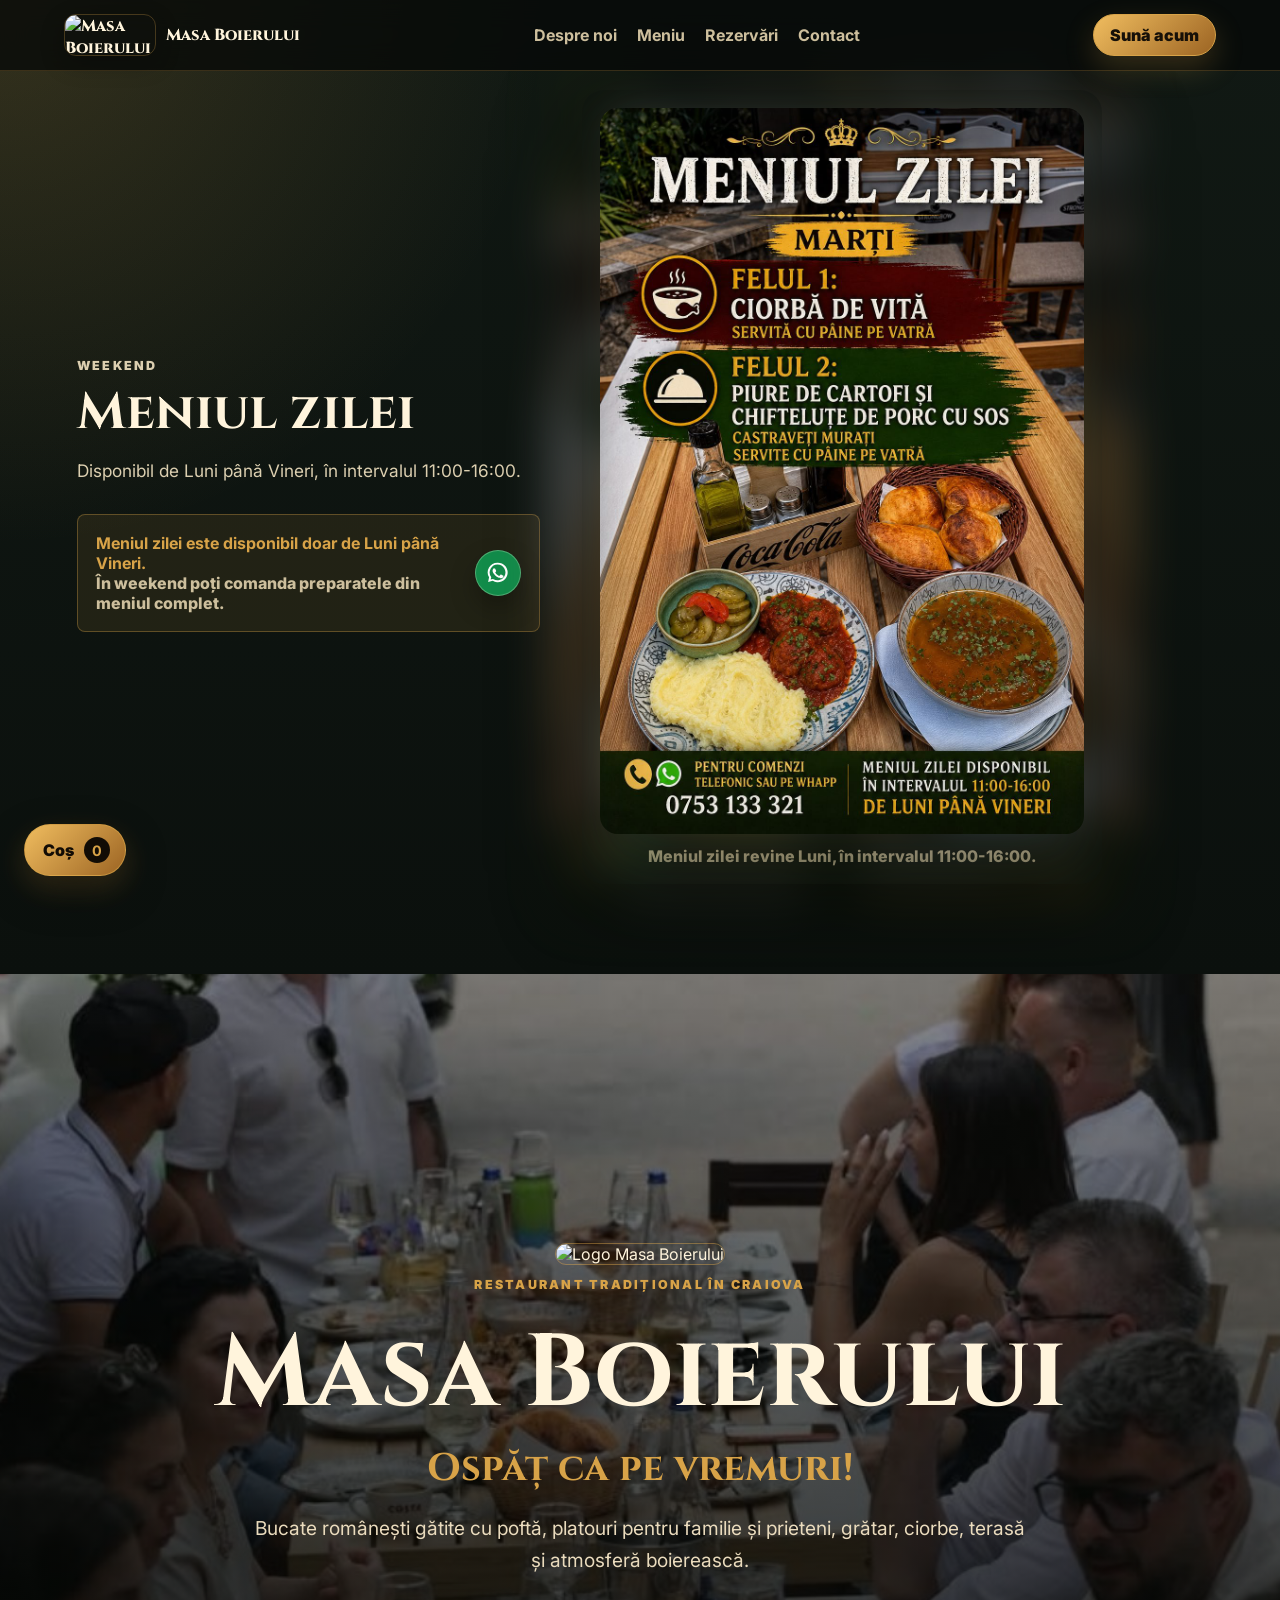
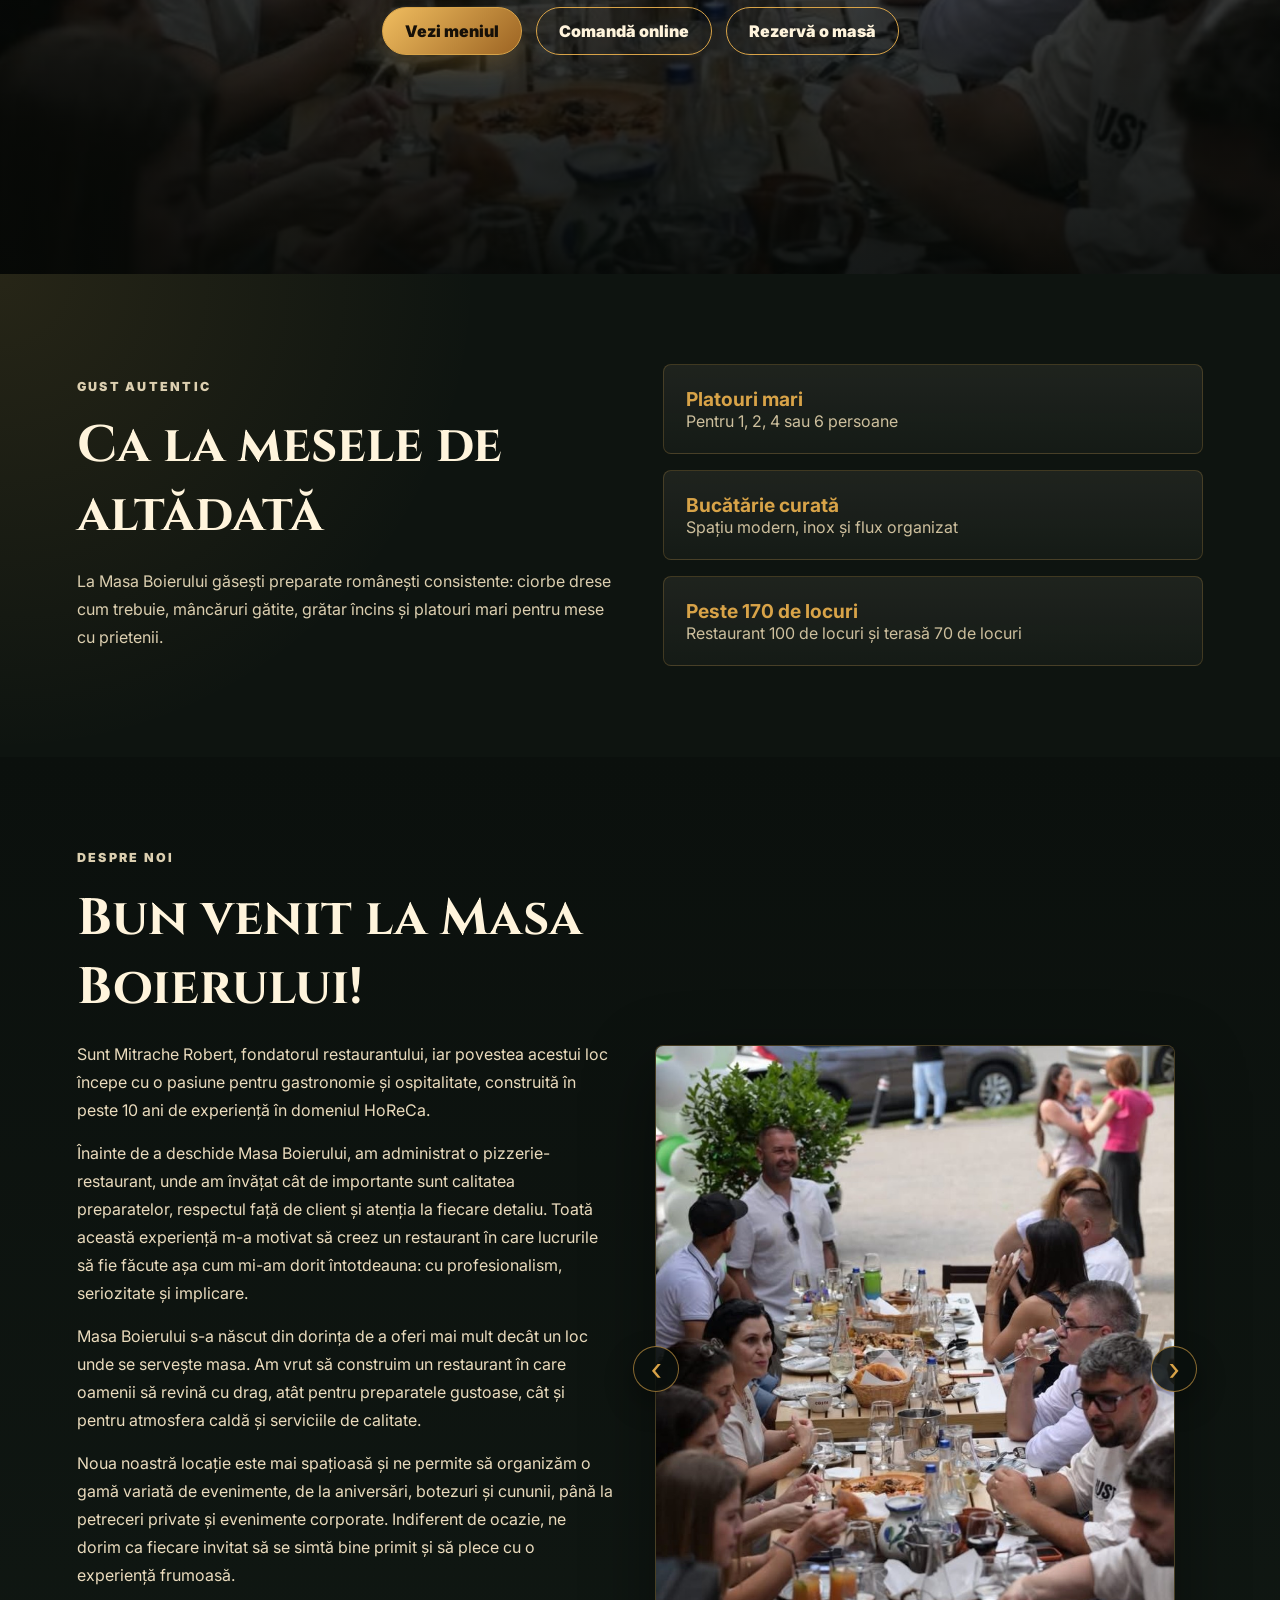
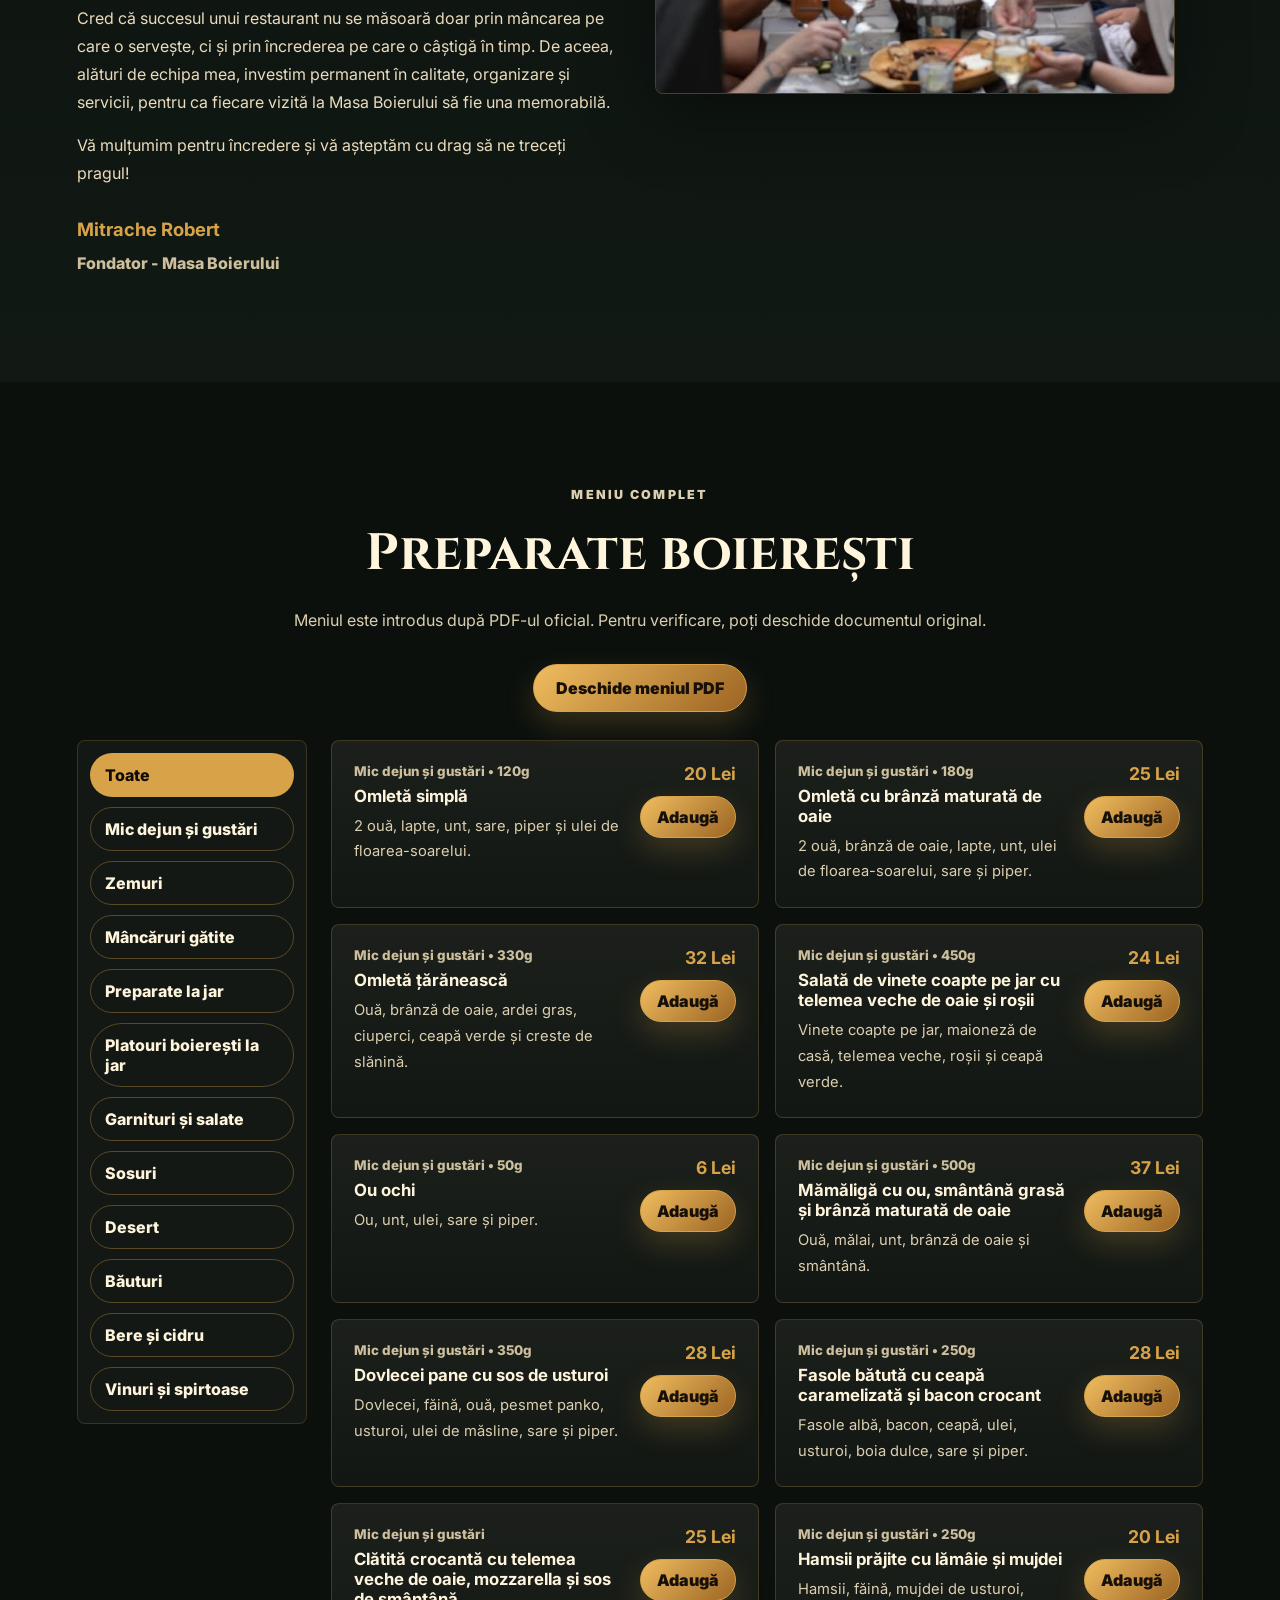
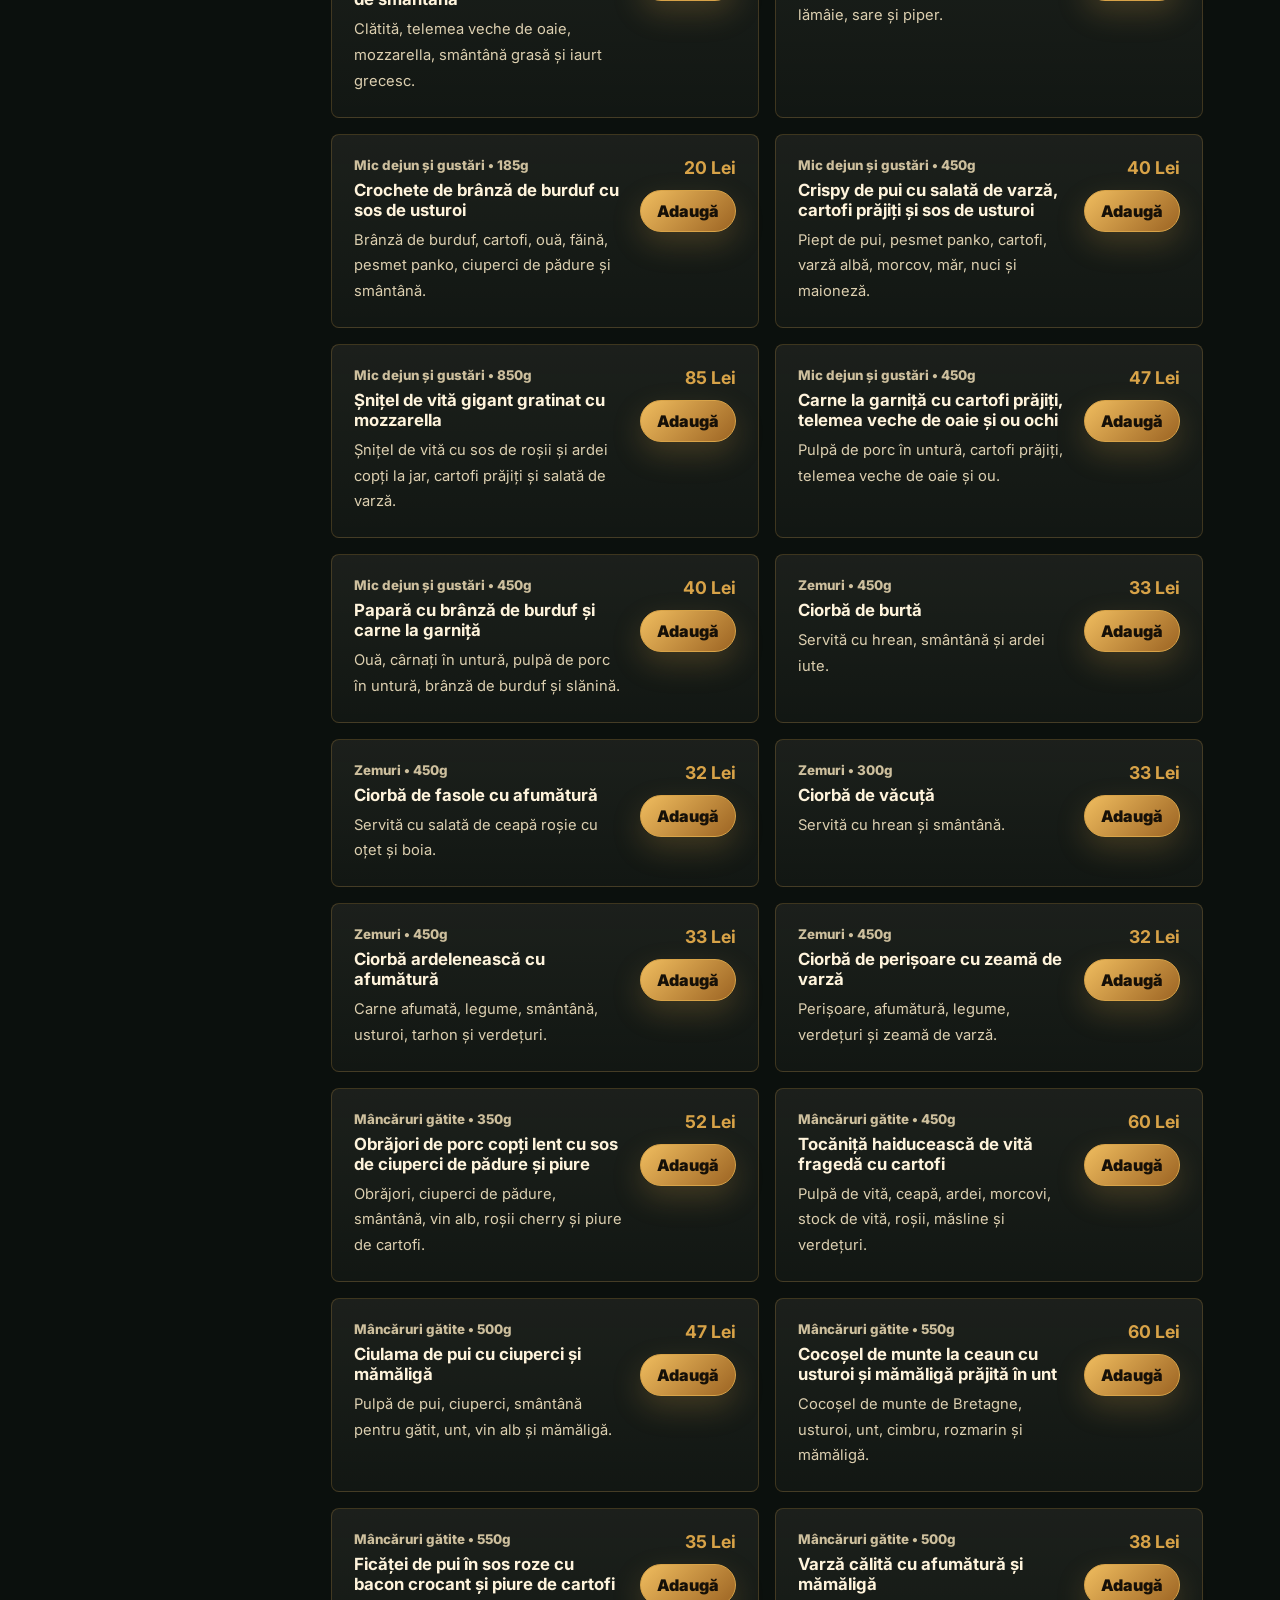
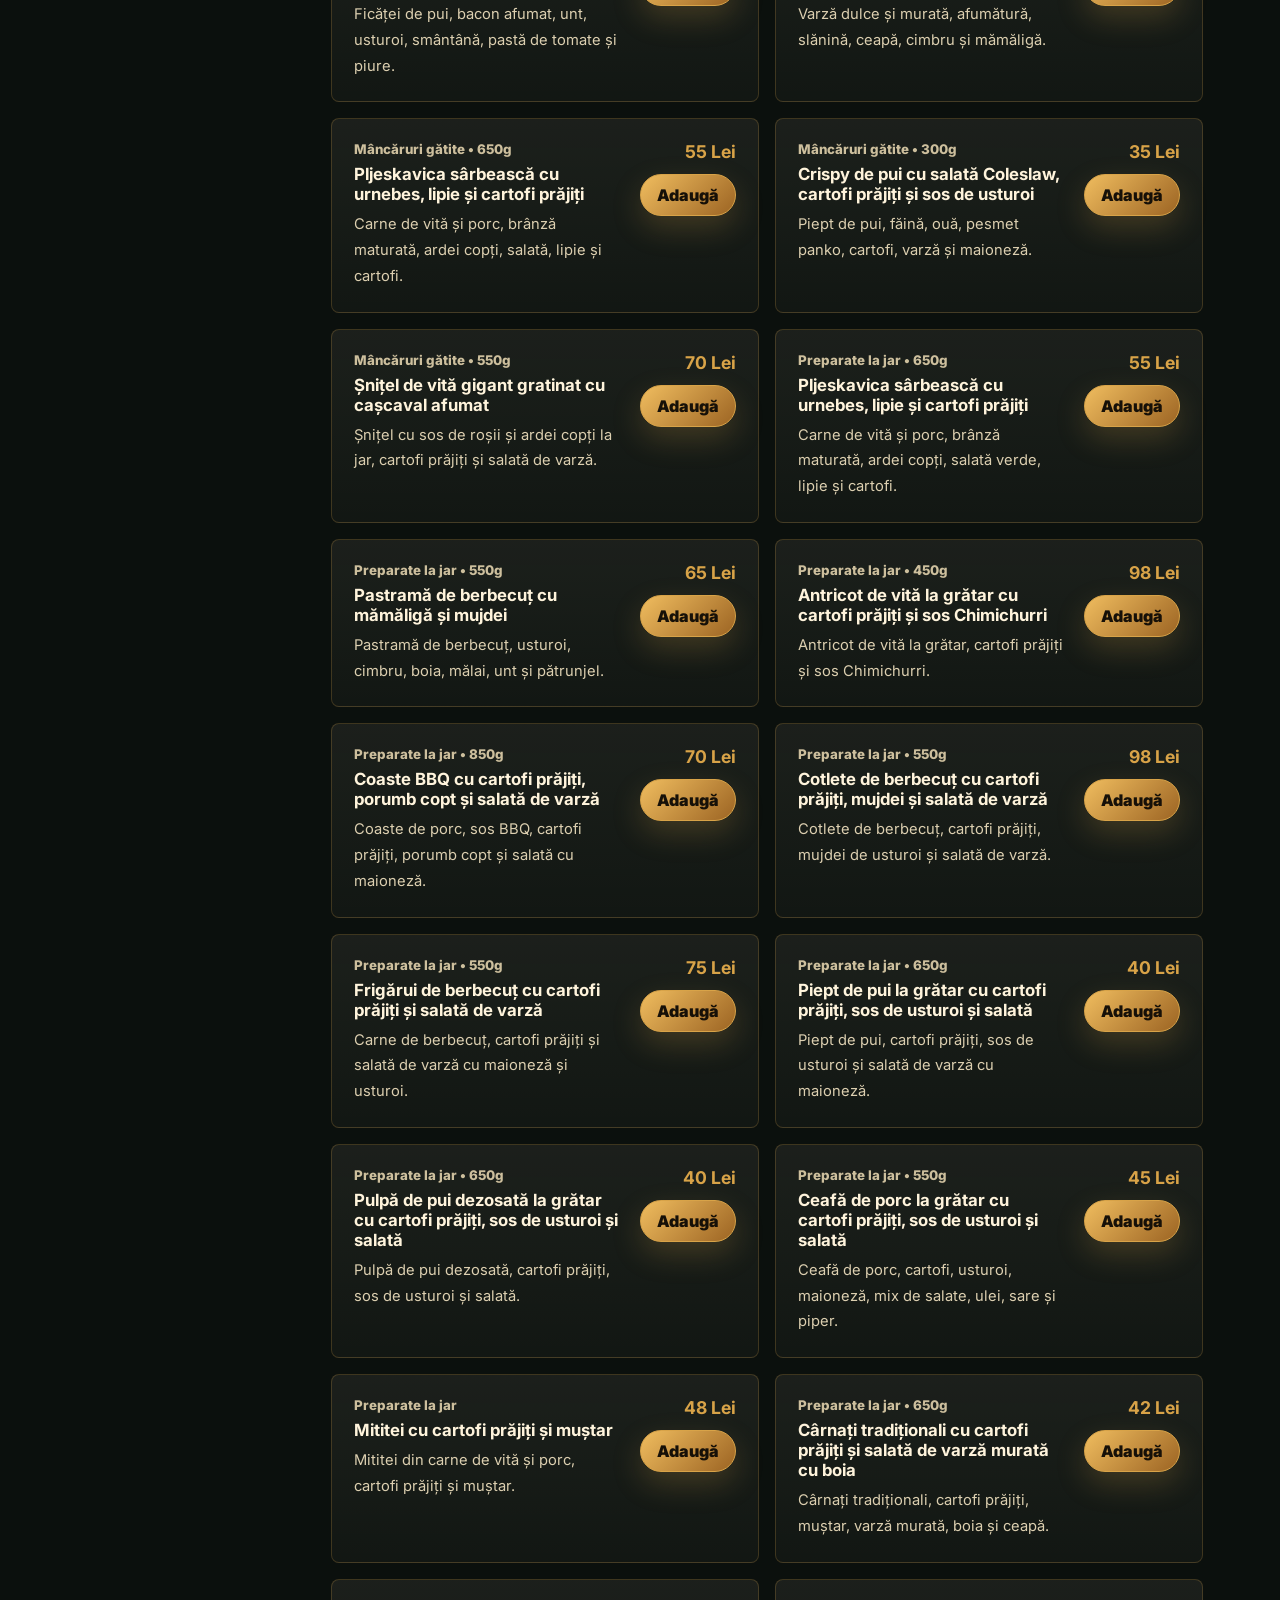
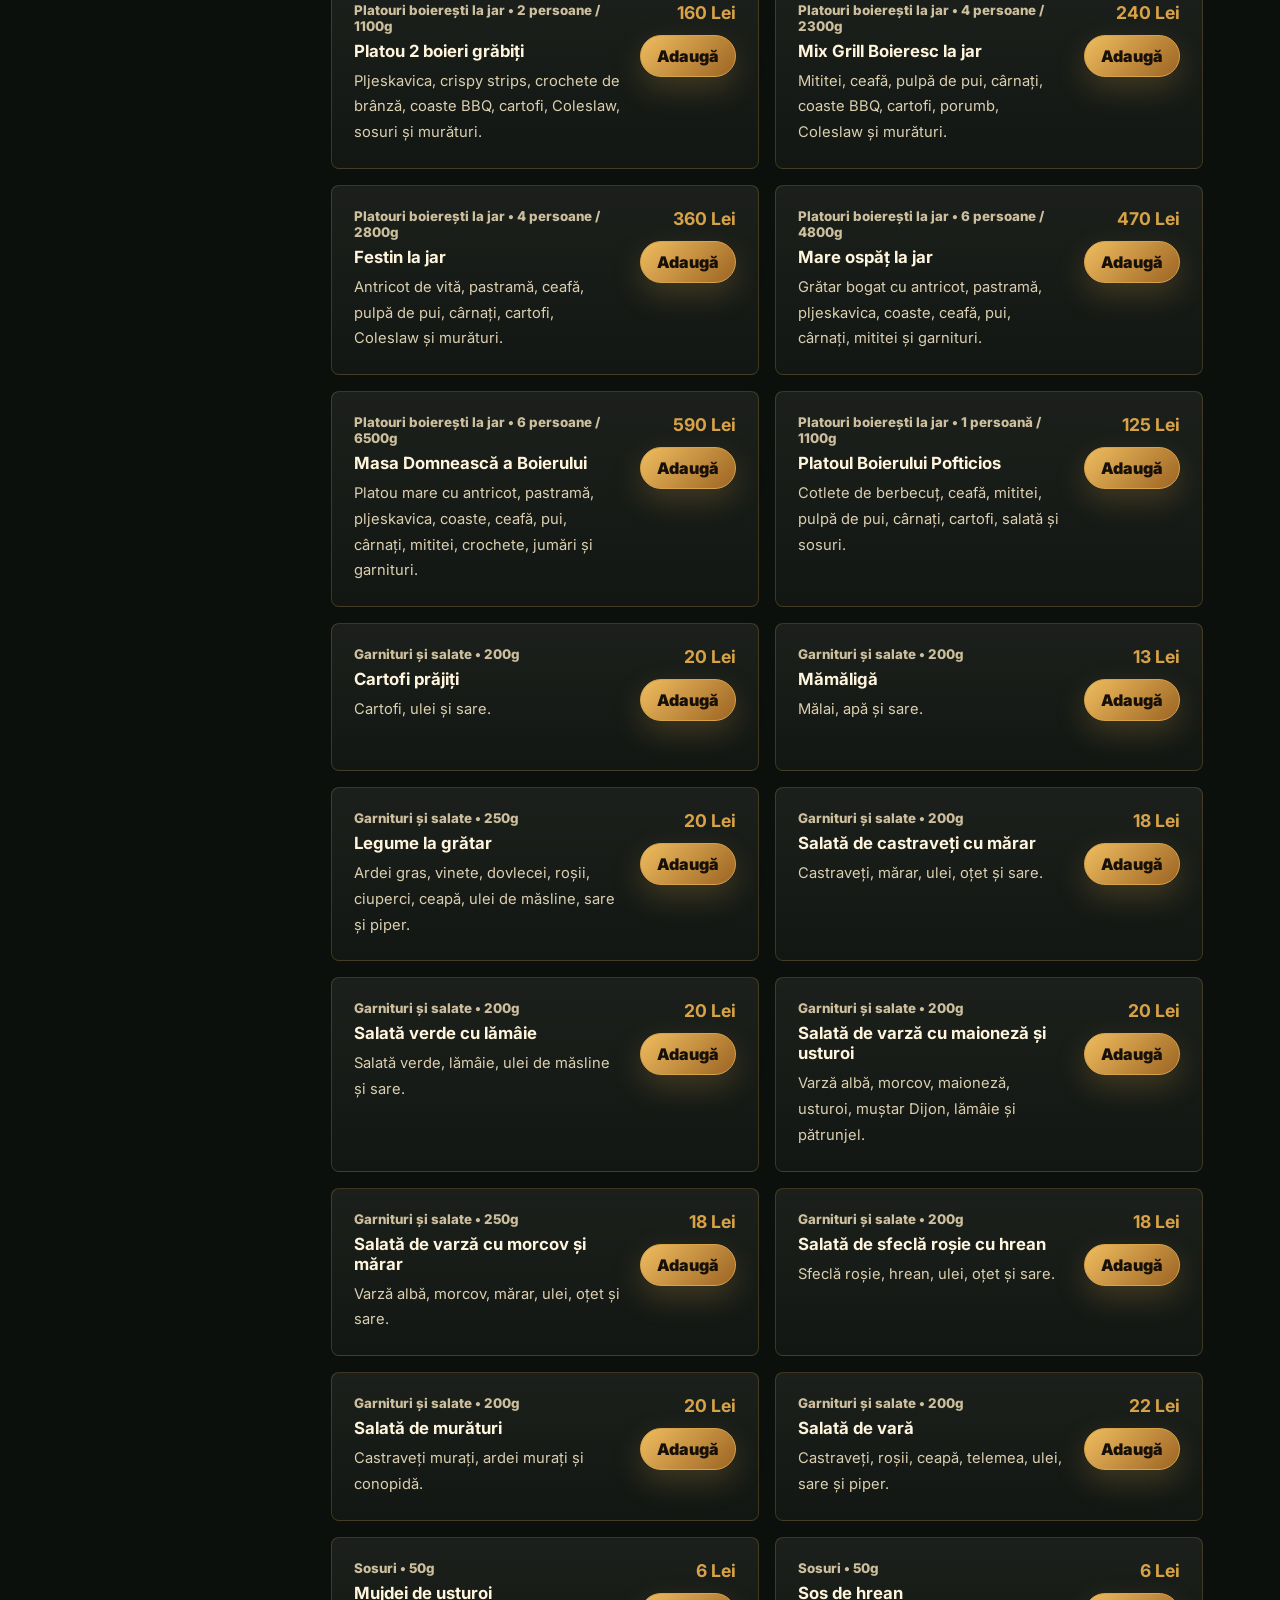
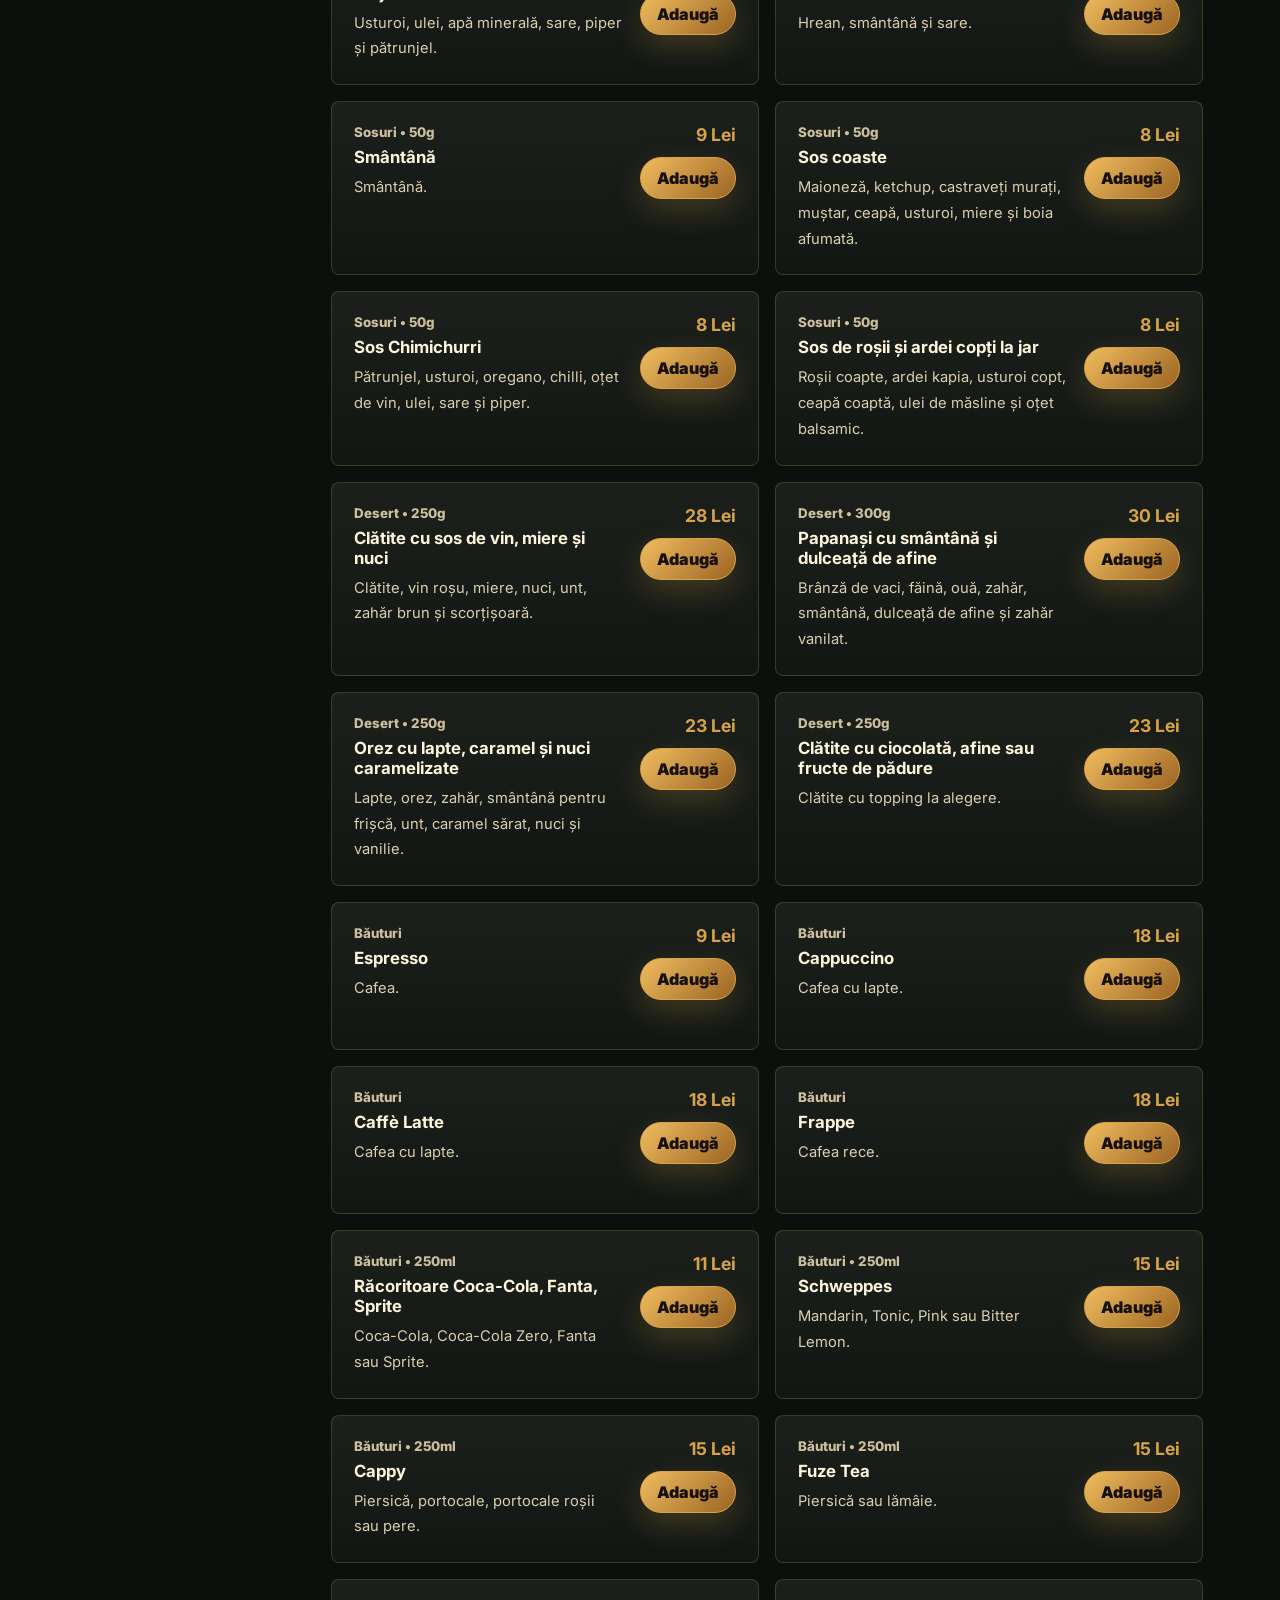
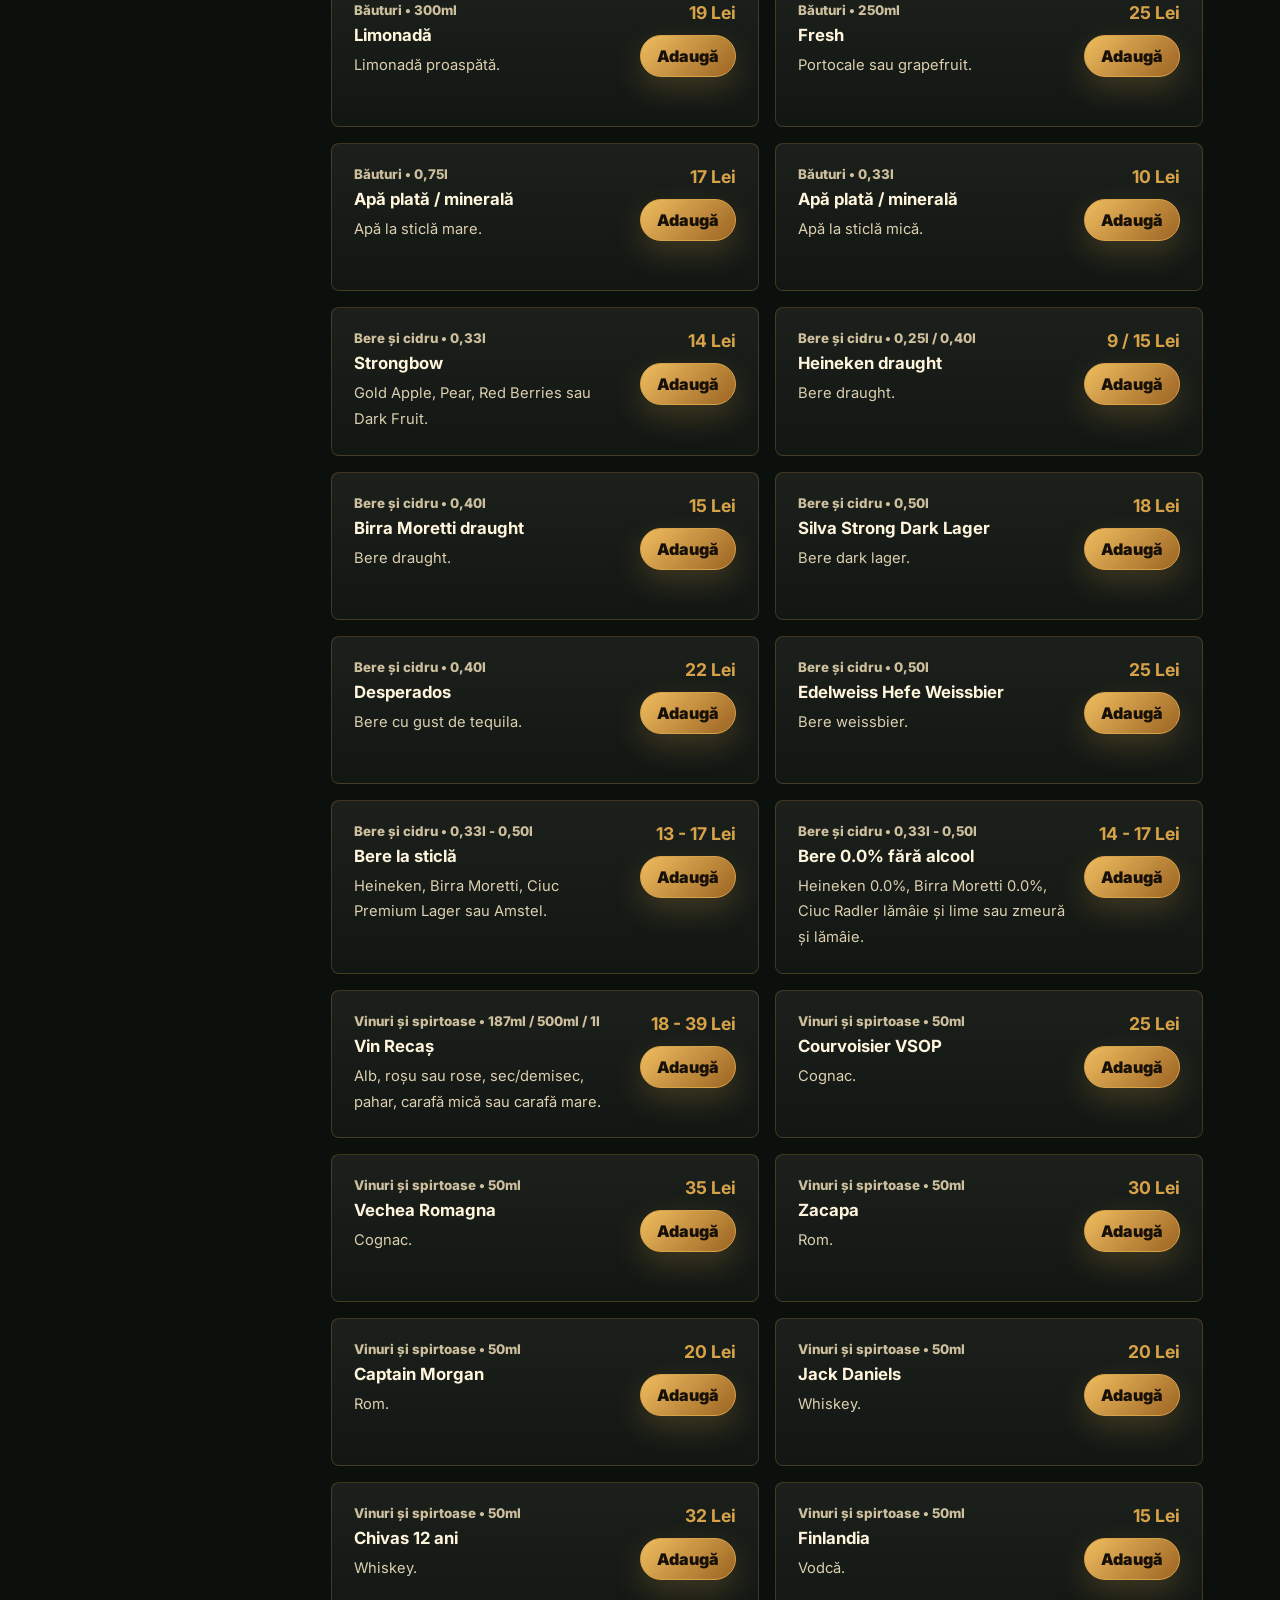
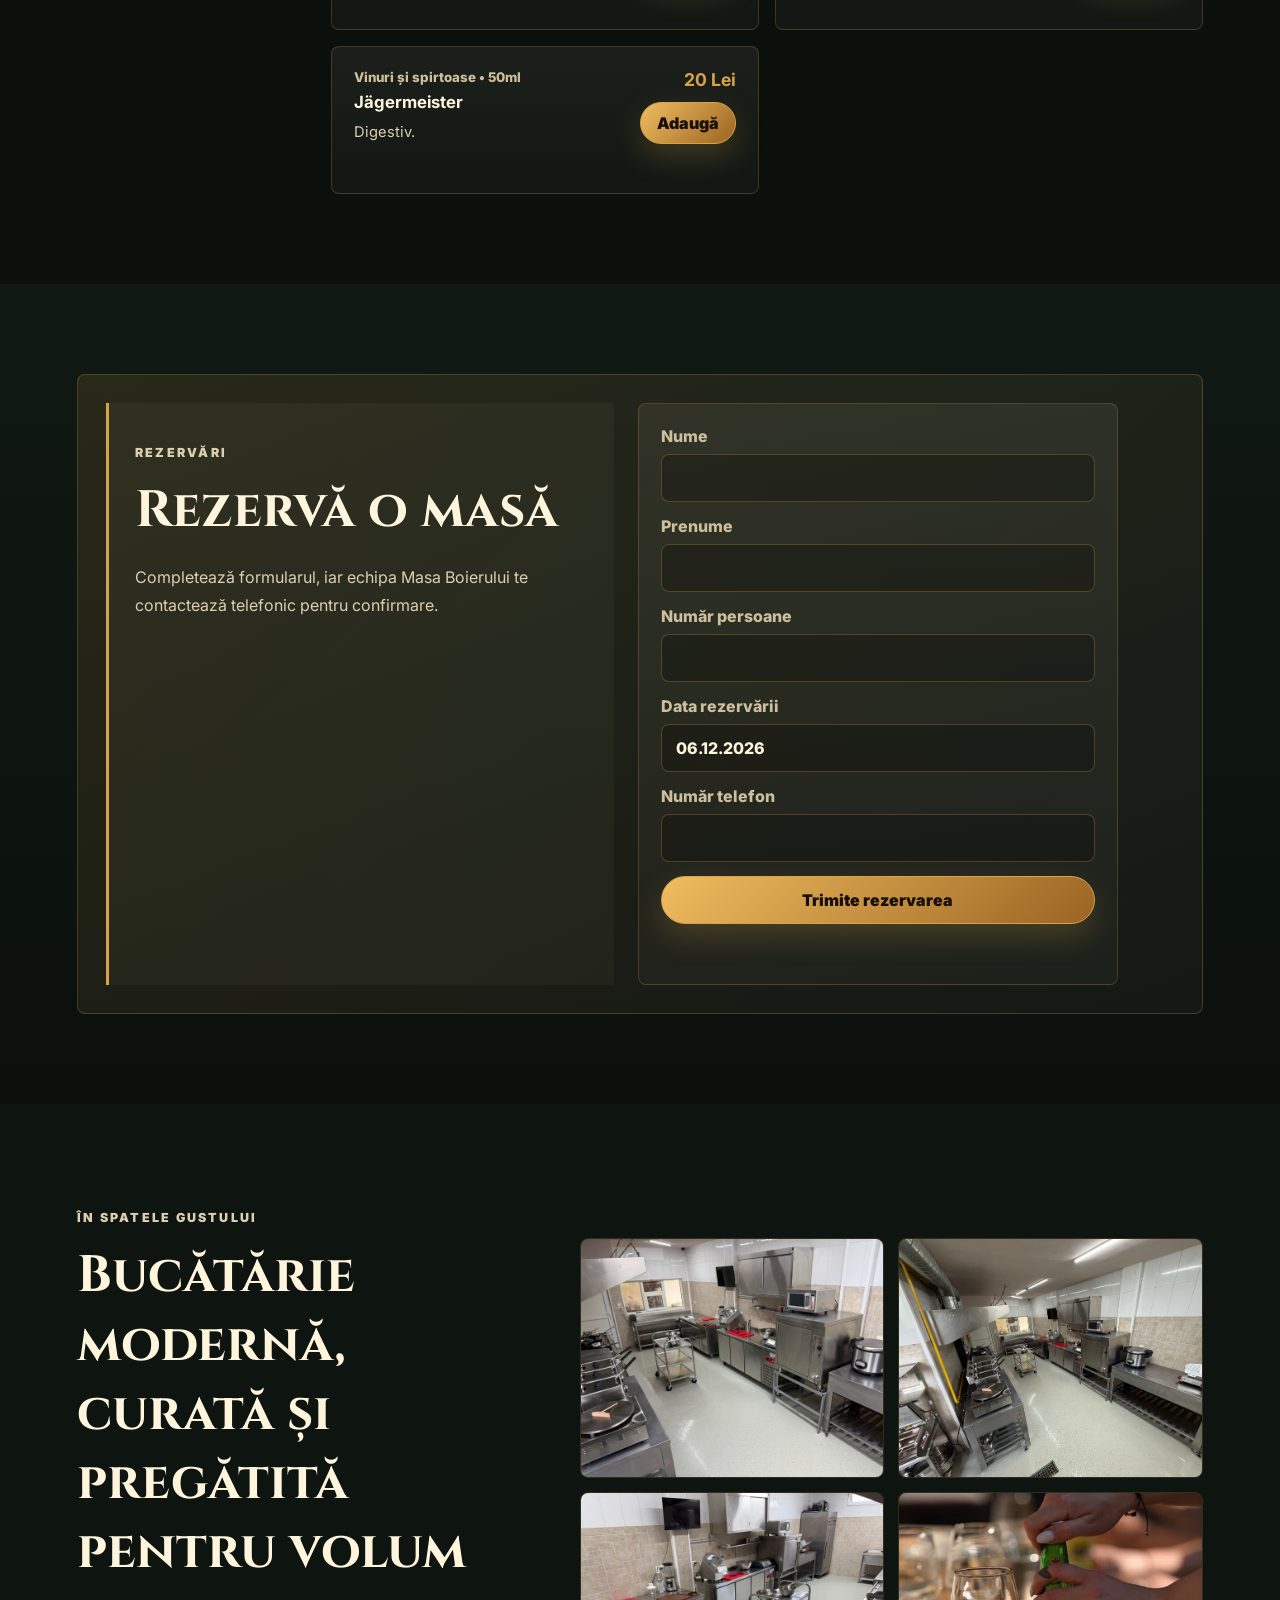
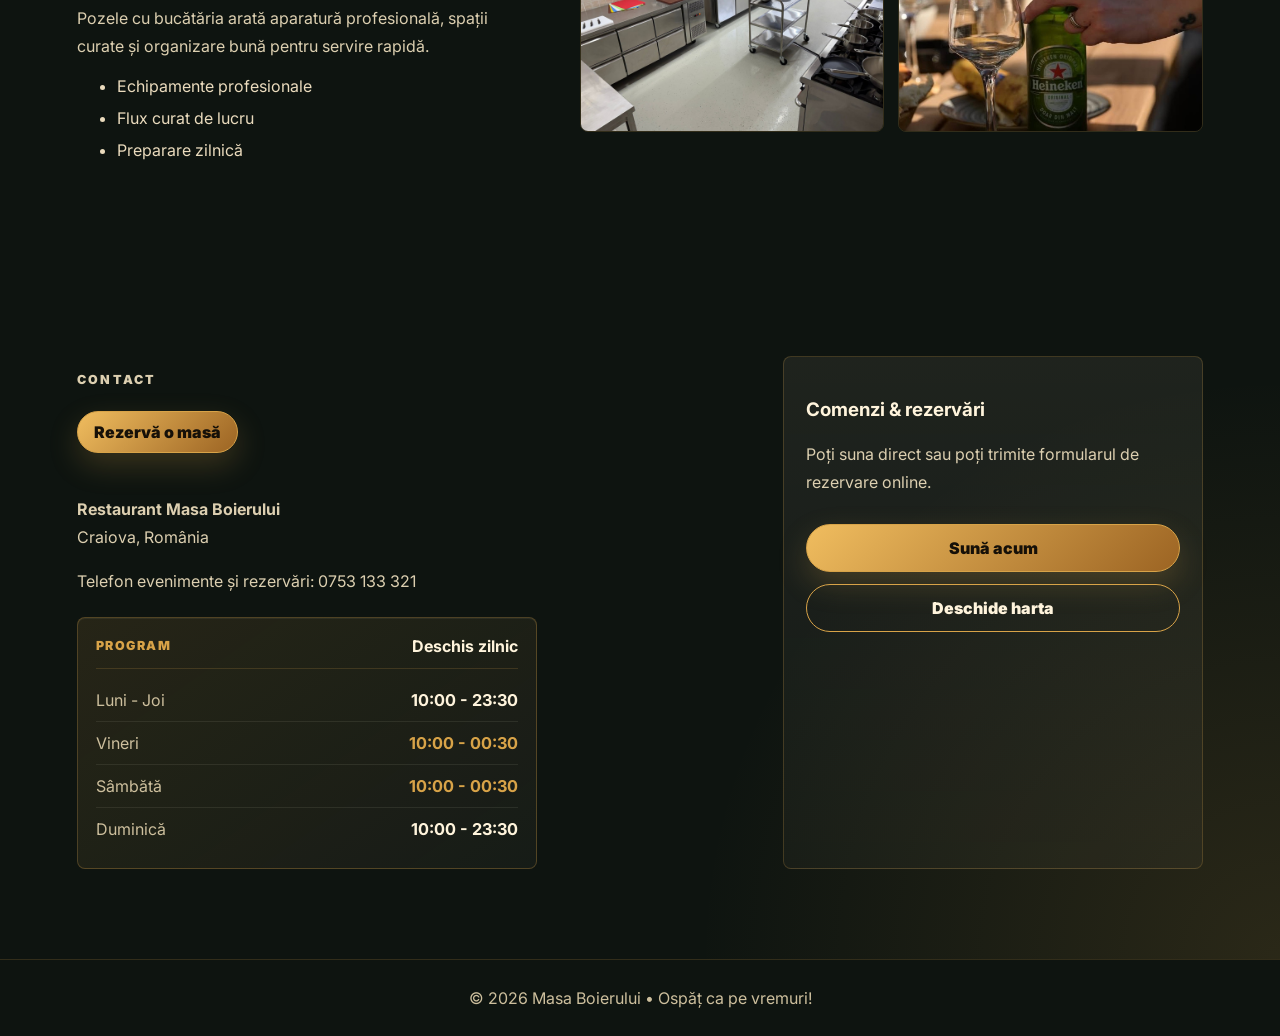
==== commit 47e18209: "Update restaurant opening hours" ====
--- a/index.html
+++ b/index.html
@@ -8,7 +8,7 @@
   <link rel="preconnect" href="https://fonts.googleapis.com">
   <link rel="preconnect" href="https://fonts.gstatic.com" crossorigin>
   <link href="https://fonts.googleapis.com/css2?family=Cinzel:wght@600;700;800&family=Inter:wght@400;500;600;700;800&display=swap" rel="stylesheet">
-  <link rel="stylesheet" href="style.css?v=20260714-nav-about-contact" />
+  <link rel="stylesheet" href="style.css?v=20260714-hours" />
 </head>
 <body>
   <header class="nav">
@@ -50,14 +50,13 @@
       <form class="checkout-form checkout-hidden" id="checkoutForm">
         <label>Nume și prenume<input name="customerName" type="text" autocomplete="name" required></label>
         <label>Telefon<input name="phone" type="tel" autocomplete="tel" required></label>
-        <label>Adresă livrare<input name="address" type="text" autocomplete="street-address" placeholder="Stradă, număr, bloc" required></label>
-        <label>Localitate
-          <select name="city" id="deliveryCity" required>
-            <option value="craiova">Craiova</option>
-            <option value="nearby">Localitate limitrofă</option>
-            <option value="outside">În afara zonei standard</option>
-          </select>
-        </label>
+        <div class="checkout-address-grid">
+          <label>Stradă<input name="street" type="text" autocomplete="address-line1" placeholder="Ex: Henri Coandă" required></label>
+          <label>Număr<input name="streetNumber" type="text" autocomplete="address-line2" placeholder="Ex: 50" required></label>
+          <label>Bloc<input name="block" type="text" placeholder="Ex: M16"></label>
+          <label>Apartament<input name="apartment" type="text" placeholder="Ex: 12"></label>
+        </div>
+        <label>Localitate<input name="city" id="deliveryCity" type="text" autocomplete="address-level2" value="Craiova" required></label>
         <input name="paymentMethod" id="paymentMethod" type="hidden" value="cash">
         <div class="checkout-payment-note">
           <span>Metodă plată</span>
@@ -216,7 +215,17 @@
         <p class="eyebrow">Contact</p>
         <a class="btn small contact-reservation-btn" href="#rezervari">Rezervă o masă</a>
         <p><strong>Restaurant Masa Boierului</strong><br>Craiova, România</p>
-        <p>Telefon evenimente și rezervări: <a href="tel:+40753133321">0753 133 321</a><br>Program: Luni - Duminică, 10:00 - 23:00</p>
+        <p>Telefon evenimente și rezervări: <a href="tel:+40753133321">0753 133 321</a></p>
+        <div class="hours-card" aria-label="Program restaurant">
+          <div class="hours-card-head">
+            <span>Program</span>
+            <strong>Deschis zilnic</strong>
+          </div>
+          <div class="hours-row"><span>Luni - Joi</span><strong>10:00 - 23:30</strong></div>
+          <div class="hours-row highlight"><span>Vineri</span><strong>10:00 - 00:30</strong></div>
+          <div class="hours-row highlight"><span>Sâmbătă</span><strong>10:00 - 00:30</strong></div>
+          <div class="hours-row"><span>Duminică</span><strong>10:00 - 23:30</strong></div>
+        </div>
       </div>
       <div class="contact-card">
         <h3>Comenzi & rezervări</h3>
@@ -229,6 +238,6 @@
 
   <footer>© 2026 Masa Boierului • Ospăț ca pe vremuri!</footer>
   <script src="menu-data.js?v=20260714"></script>
-  <script src="script.js?v=20260714-about-carousel"></script>
+  <script src="script.js?v=20260714-address-fields"></script>
 </body>
 </html>
--- a/style.css
+++ b/style.css
@@ -127,6 +127,8 @@
 .cart-controls button { height: 30px; border: 1px solid rgba(216, 163, 72, .35); border-radius: 50%; background: transparent; color: var(--cream); font-weight: 900; cursor: pointer; }
 .checkout-form { display: grid; gap: 13px; }
 .checkout-form.checkout-hidden { display: none; }
+.checkout-address-grid { display: grid; grid-template-columns: 1fr 1fr; gap: 12px; }
+.checkout-address-grid label:first-child { grid-column: 1 / -1; }
 .checkout-payment-note { display: grid; gap: 4px; padding: 13px 14px; border: 1px solid rgba(216, 163, 72, .24); border-radius: 8px; background: rgba(216, 163, 72, .08); }
 .checkout-payment-note span { color: var(--muted); font-size: .88rem; font-weight: 800; }
 .checkout-payment-note strong { color: var(--cream); }
@@ -197,6 +199,9 @@
 .admin-section-title h2 { margin: 6px 0 0; font-size: clamp(1.5rem, 3vw, 2.2rem); }
 .clients-title, .orders-title { border-top: 1px solid rgba(216, 163, 72, .18); padding-top: 28px; }
 .client-search { width: min(360px, 100%); }
+.admin-filter-group { display: flex; align-items: end; justify-content: flex-end; gap: 12px; flex-wrap: wrap; }
+.admin-filter-group .client-search { width: min(260px, 100%); }
+.filter-clear { min-height: 48px; padding: 11px 18px; }
 .admin-note { margin: -4px 0 16px; color: var(--muted); }
 .reservations-list { display: grid; gap: 14px; }
 .orders-list { display: grid; gap: 14px; }
@@ -249,6 +254,10 @@
 .status.order-cancelled { color: #fff0ec; background: rgba(230, 128, 114, .35); }
 .order-admin-items { margin: 12px 0; padding-left: 18px; color: var(--muted); }
 .order-admin-items span { color: var(--gold); }
+.order-map { margin-top: 14px; display: grid; gap: 8px; }
+.order-map iframe { width: 100%; height: 220px; border: 1px solid rgba(216, 163, 72, .22); border-radius: 8px; background: rgba(0, 0, 0, .18); }
+.order-map a { color: var(--gold); font-weight: 900; text-decoration: none; }
+.order-map a:hover { text-decoration: underline; }
 .admin-actions { display: grid; gap: 10px; align-content: start; }
 .admin-actions .btn { width: 100%; padding: 11px 14px; }
 .clients-list { display: grid; gap: 12px; }
@@ -261,6 +270,14 @@
 
 .contact { display: grid; grid-template-columns: 1fr 420px; gap: 32px; background: radial-gradient(circle at bottom right, rgba(216, 163, 72, .14), transparent 40%); }
 .contact-reservation-btn { margin: 8px 0 26px; }
+.hours-card { width: min(460px, 100%); margin-top: 22px; padding: 18px; border: 1px solid rgba(216, 163, 72, .28); border-radius: 8px; background: linear-gradient(145deg, rgba(216, 163, 72, .12), rgba(255, 244, 220, .035)); box-shadow: inset 0 1px 0 rgba(255, 244, 220, .06); }
+.hours-card-head { display: flex; align-items: center; justify-content: space-between; gap: 14px; padding-bottom: 12px; margin-bottom: 10px; border-bottom: 1px solid rgba(216, 163, 72, .18); }
+.hours-card-head span { color: var(--gold); font-weight: 950; text-transform: uppercase; letter-spacing: .12em; font-size: .78rem; }
+.hours-card-head strong { color: var(--cream); }
+.hours-row { display: flex; align-items: center; justify-content: space-between; gap: 16px; padding: 11px 0; color: var(--muted); }
+.hours-row + .hours-row { border-top: 1px solid rgba(255, 244, 220, .08); }
+.hours-row strong { color: var(--cream); font-size: 1.02rem; }
+.hours-row.highlight strong { color: var(--gold); }
 .contact-card .btn { width: 100%; margin-top: 12px; }
 footer { text-align: center; color: var(--muted); padding: 28px; border-top: 1px solid rgba(216, 163, 72, .18); }
 
@@ -290,6 +307,8 @@
   .menu-grid, .admin-stats, .admin-menu-items { grid-template-columns: 1fr; }
   .admin-toolbar { align-items: stretch; flex-direction: column; }
   .admin-section-title { align-items: start; flex-direction: column; }
+  .admin-filter-group { width: 100%; justify-content: stretch; }
+  .admin-filter-group .client-search, .filter-clear { width: 100%; }
   .client-card span, .client-card small { text-align: left; }
   .gallery { grid-template-columns: 1fr; }
   .gallery .wide, .gallery img { height: 290px; }
@@ -309,6 +328,8 @@
   .cart-panel { gap: 12px; }
   .cart-row { grid-template-columns: 1fr; }
   .cart-controls { justify-self: start; }
+  .checkout-address-grid { grid-template-columns: 1fr; }
+  .checkout-address-grid label:first-child { grid-column: auto; }
   .checkout-form label, .checkout-payment-note { gap: 7px; }
   .pending-overview-head { align-items: start; flex-direction: column; }
   .pending-overview-days button { min-width: 100%; }
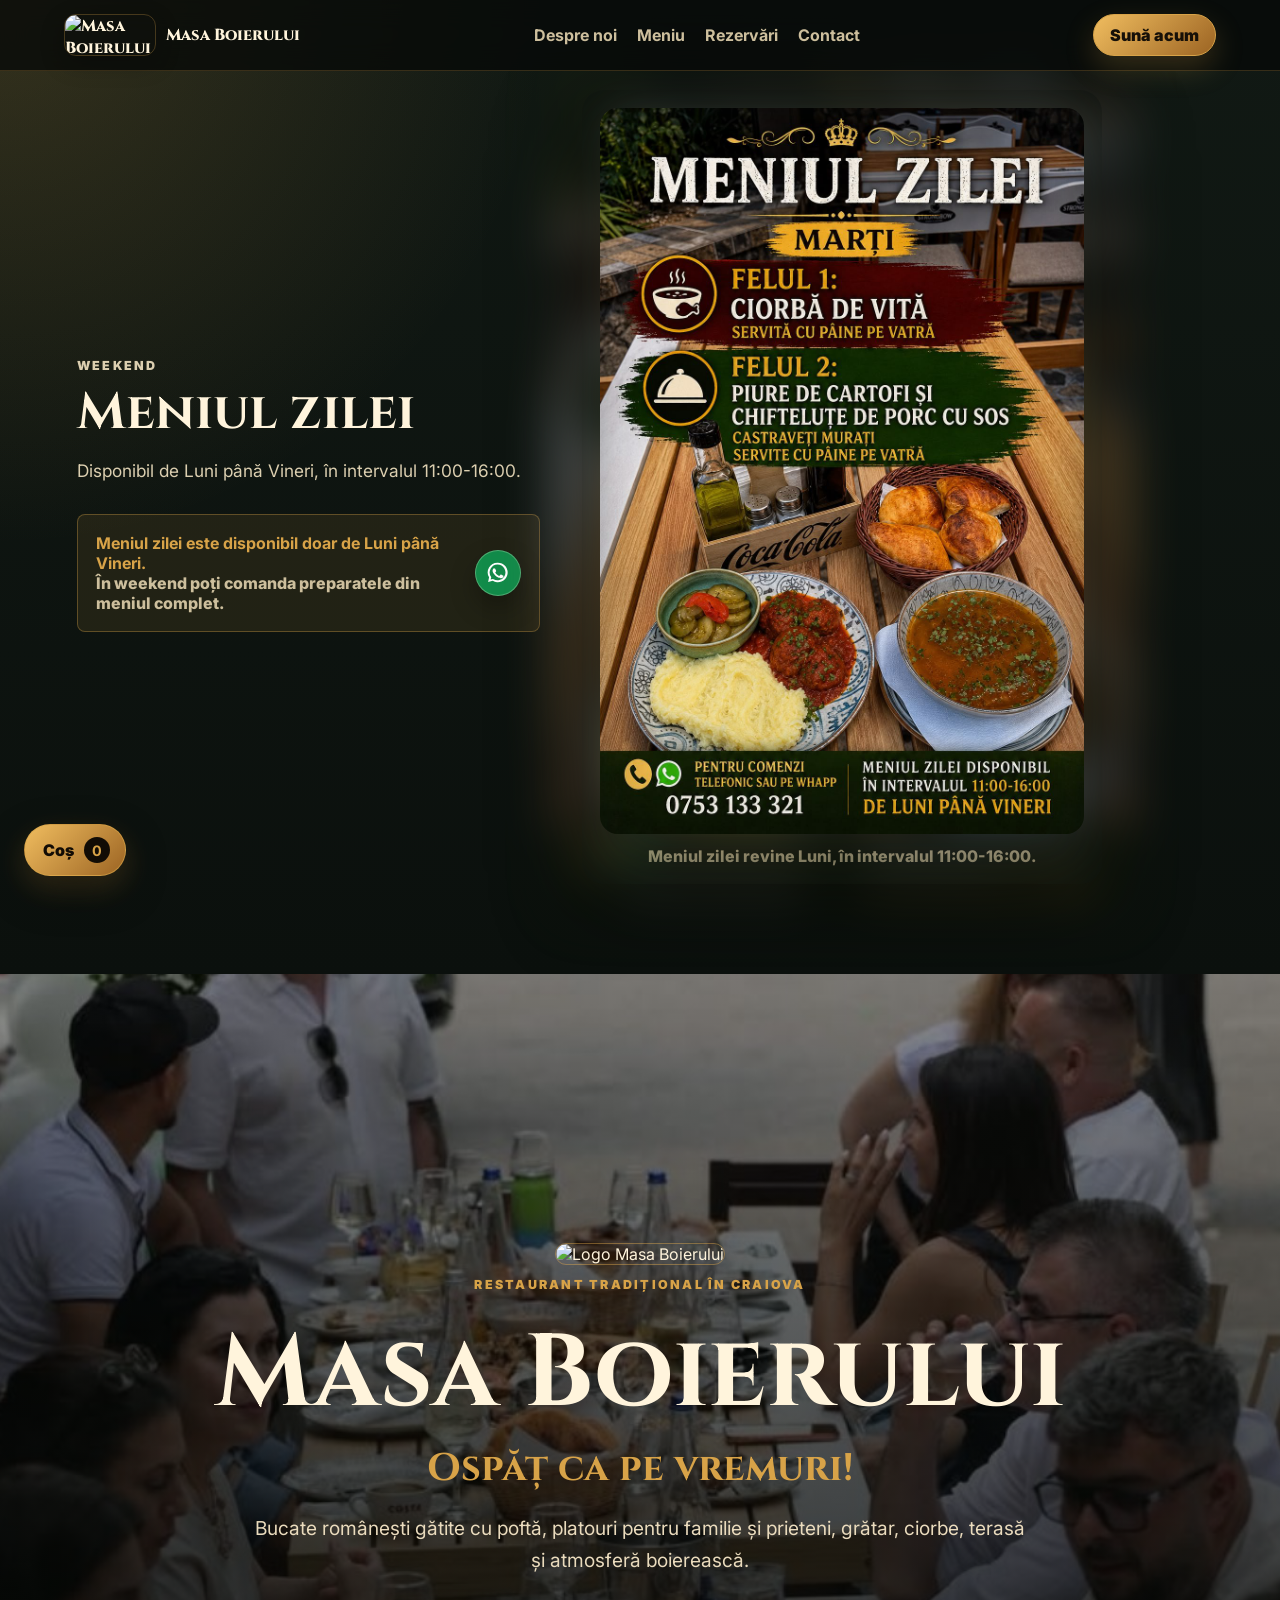
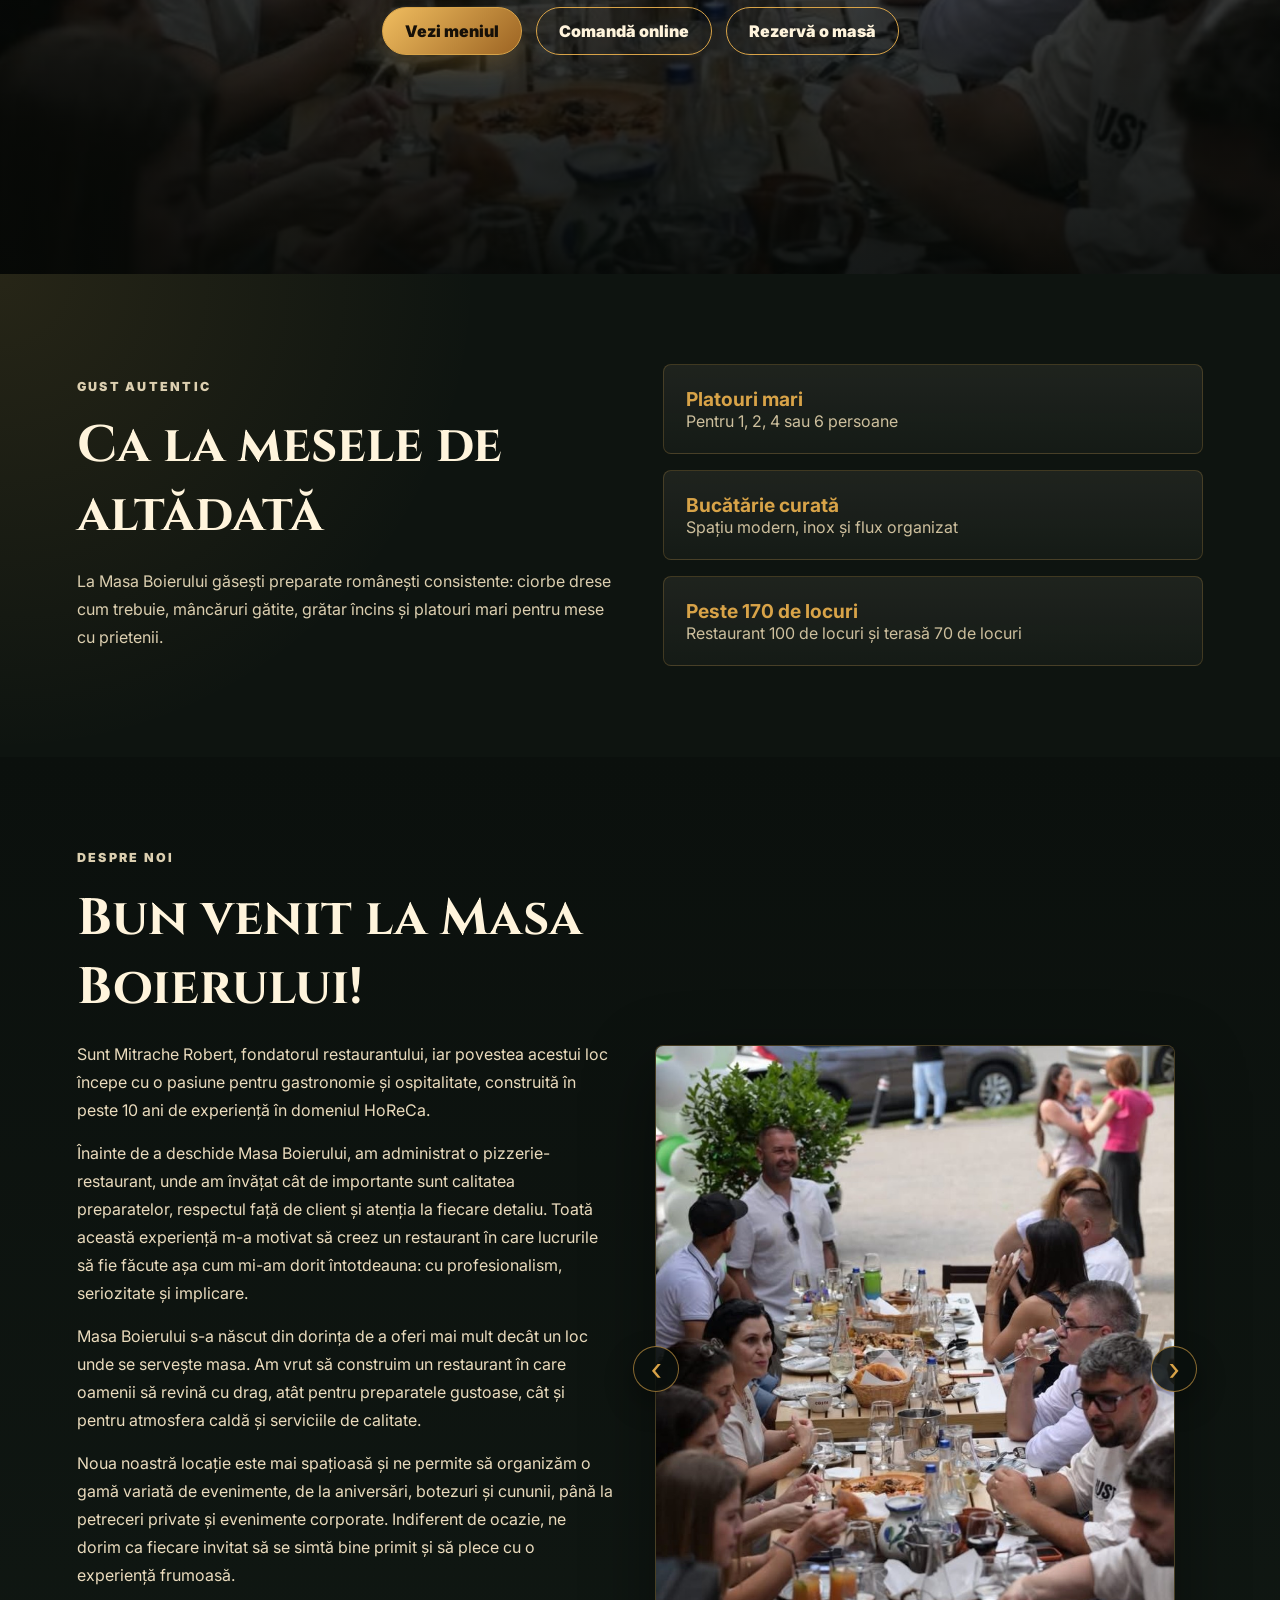
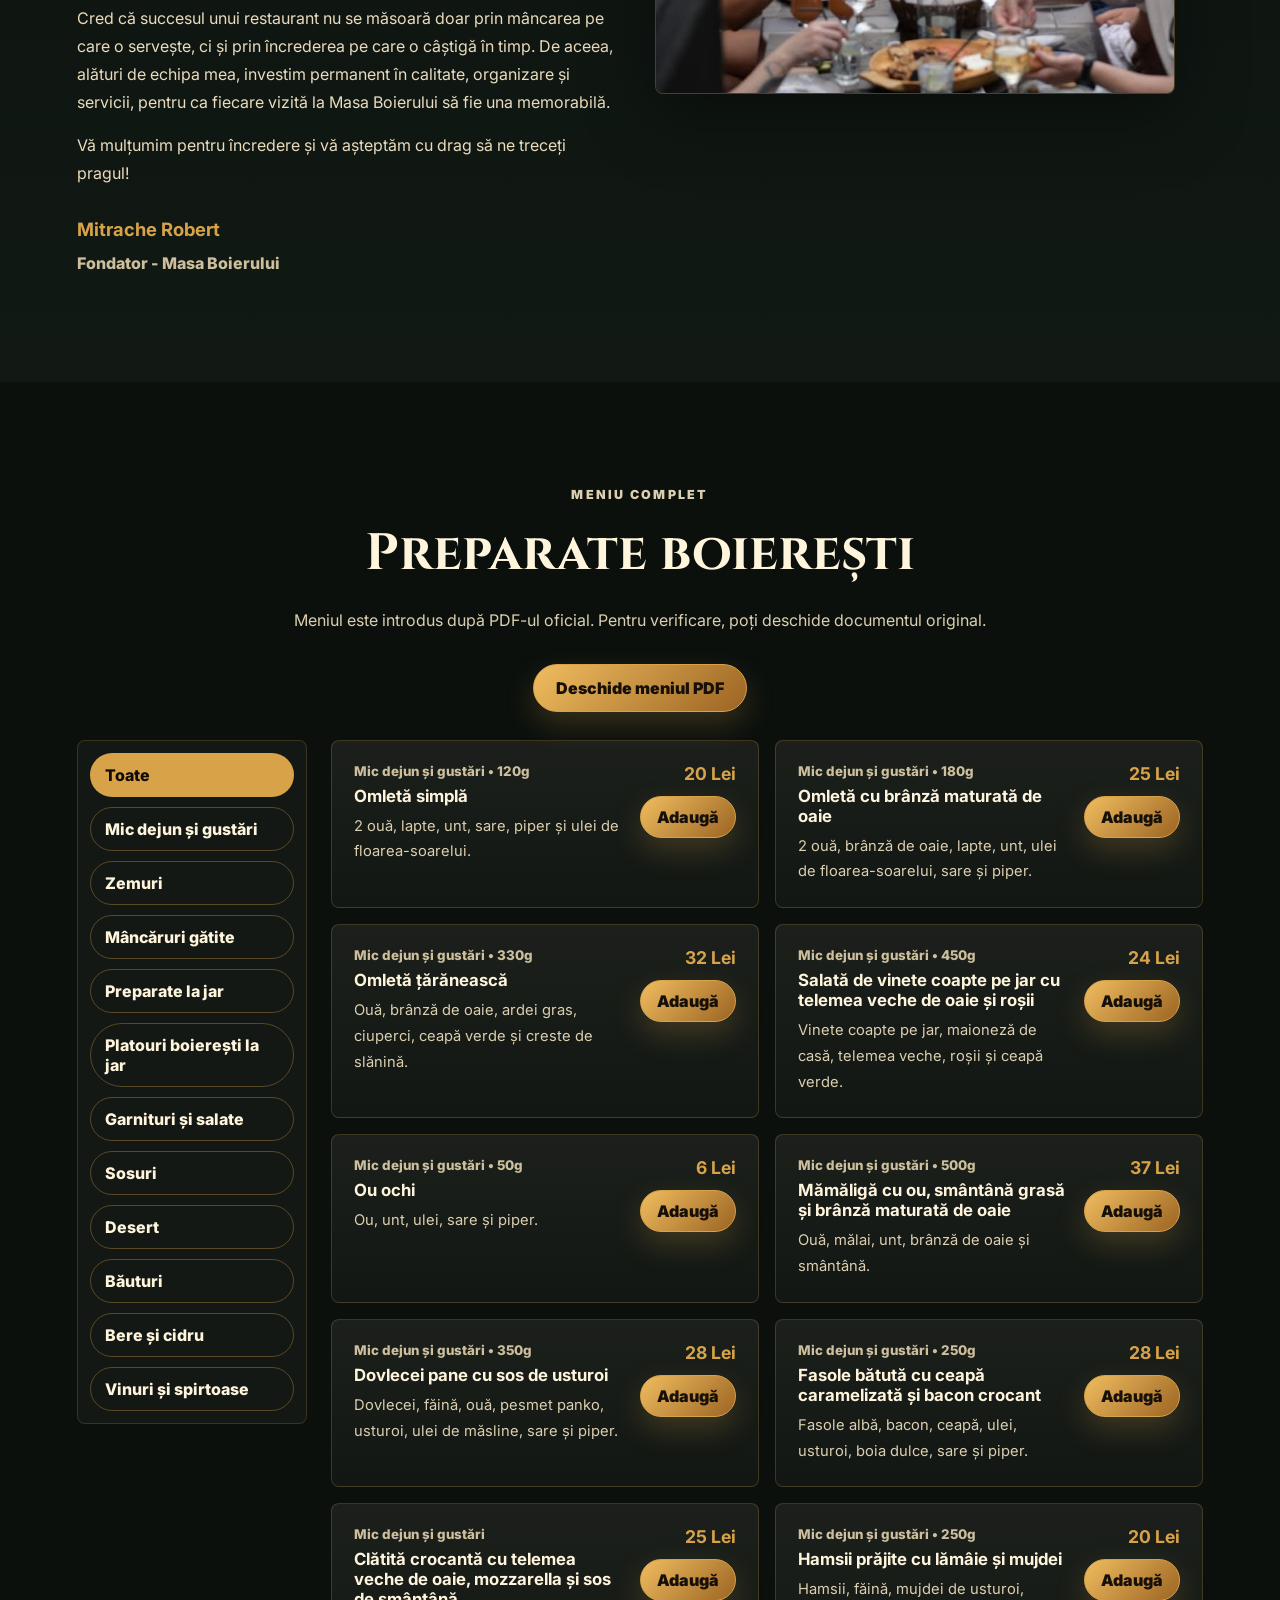
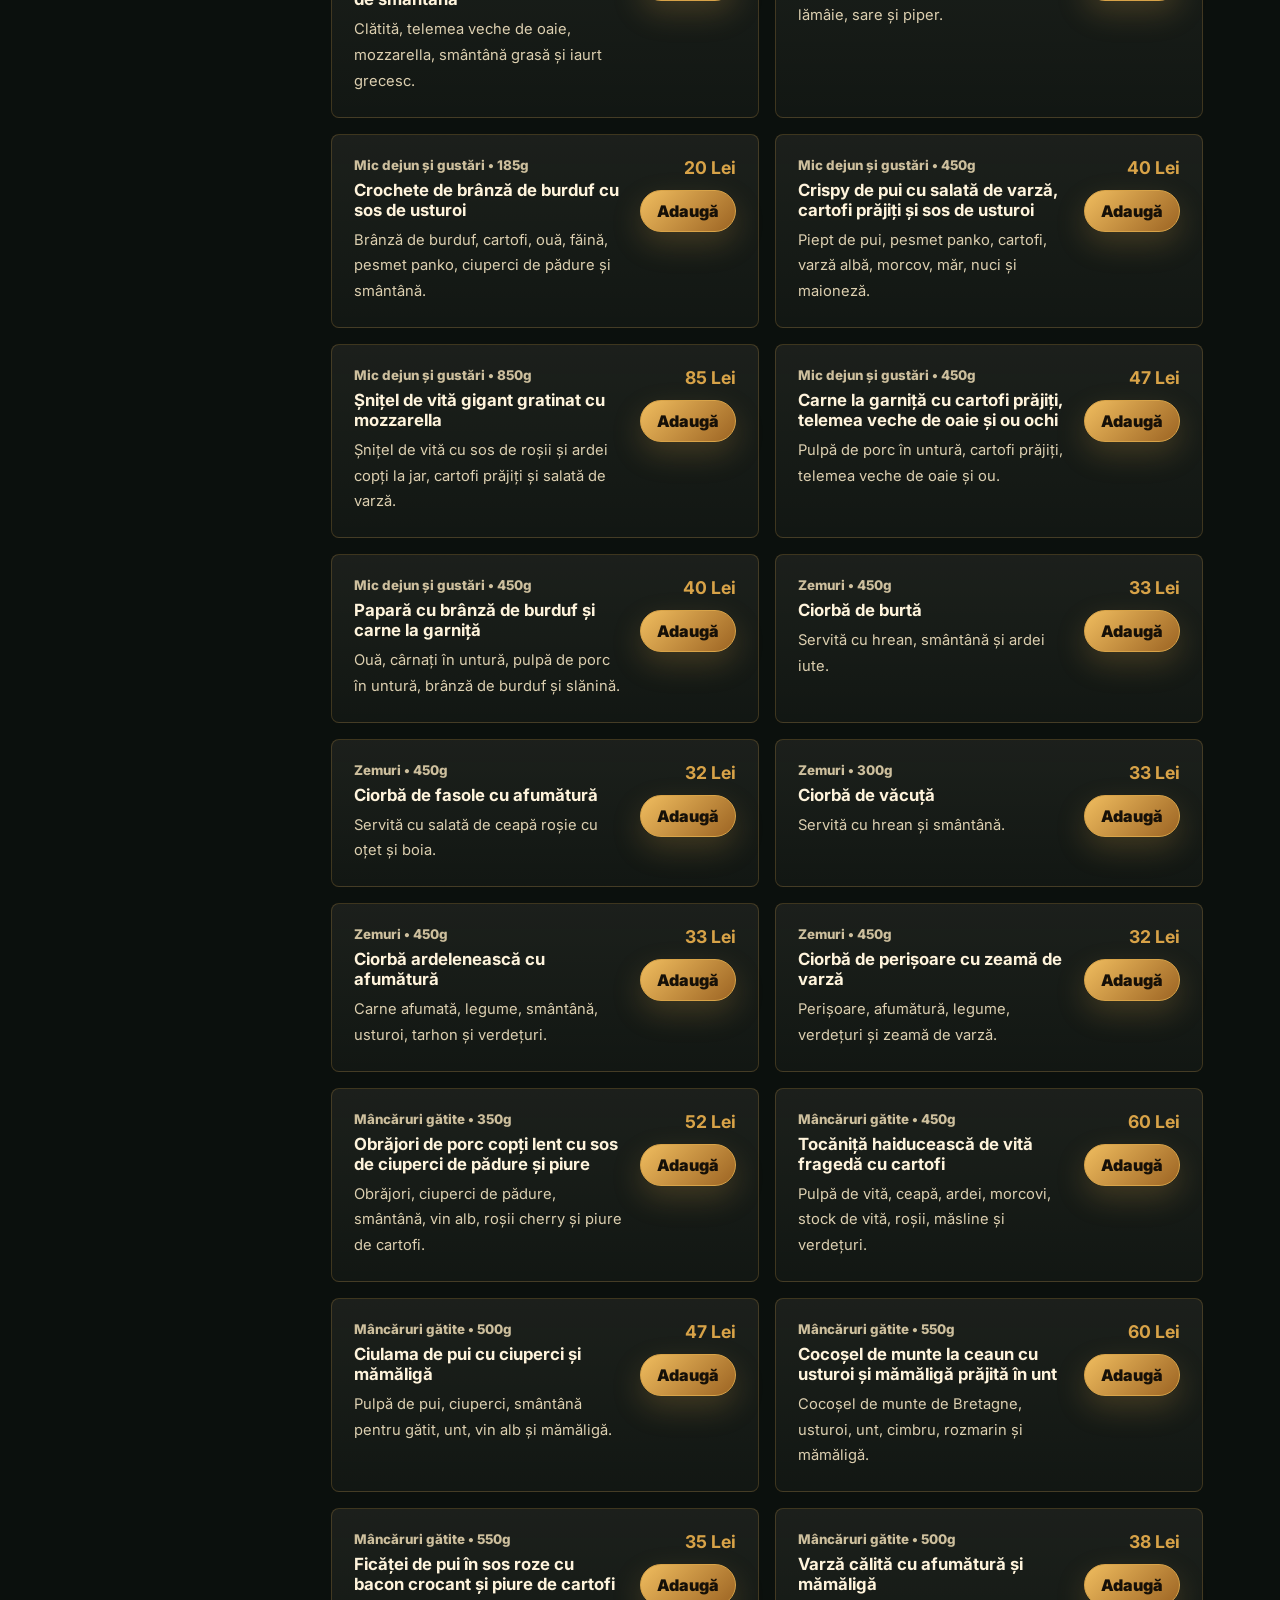
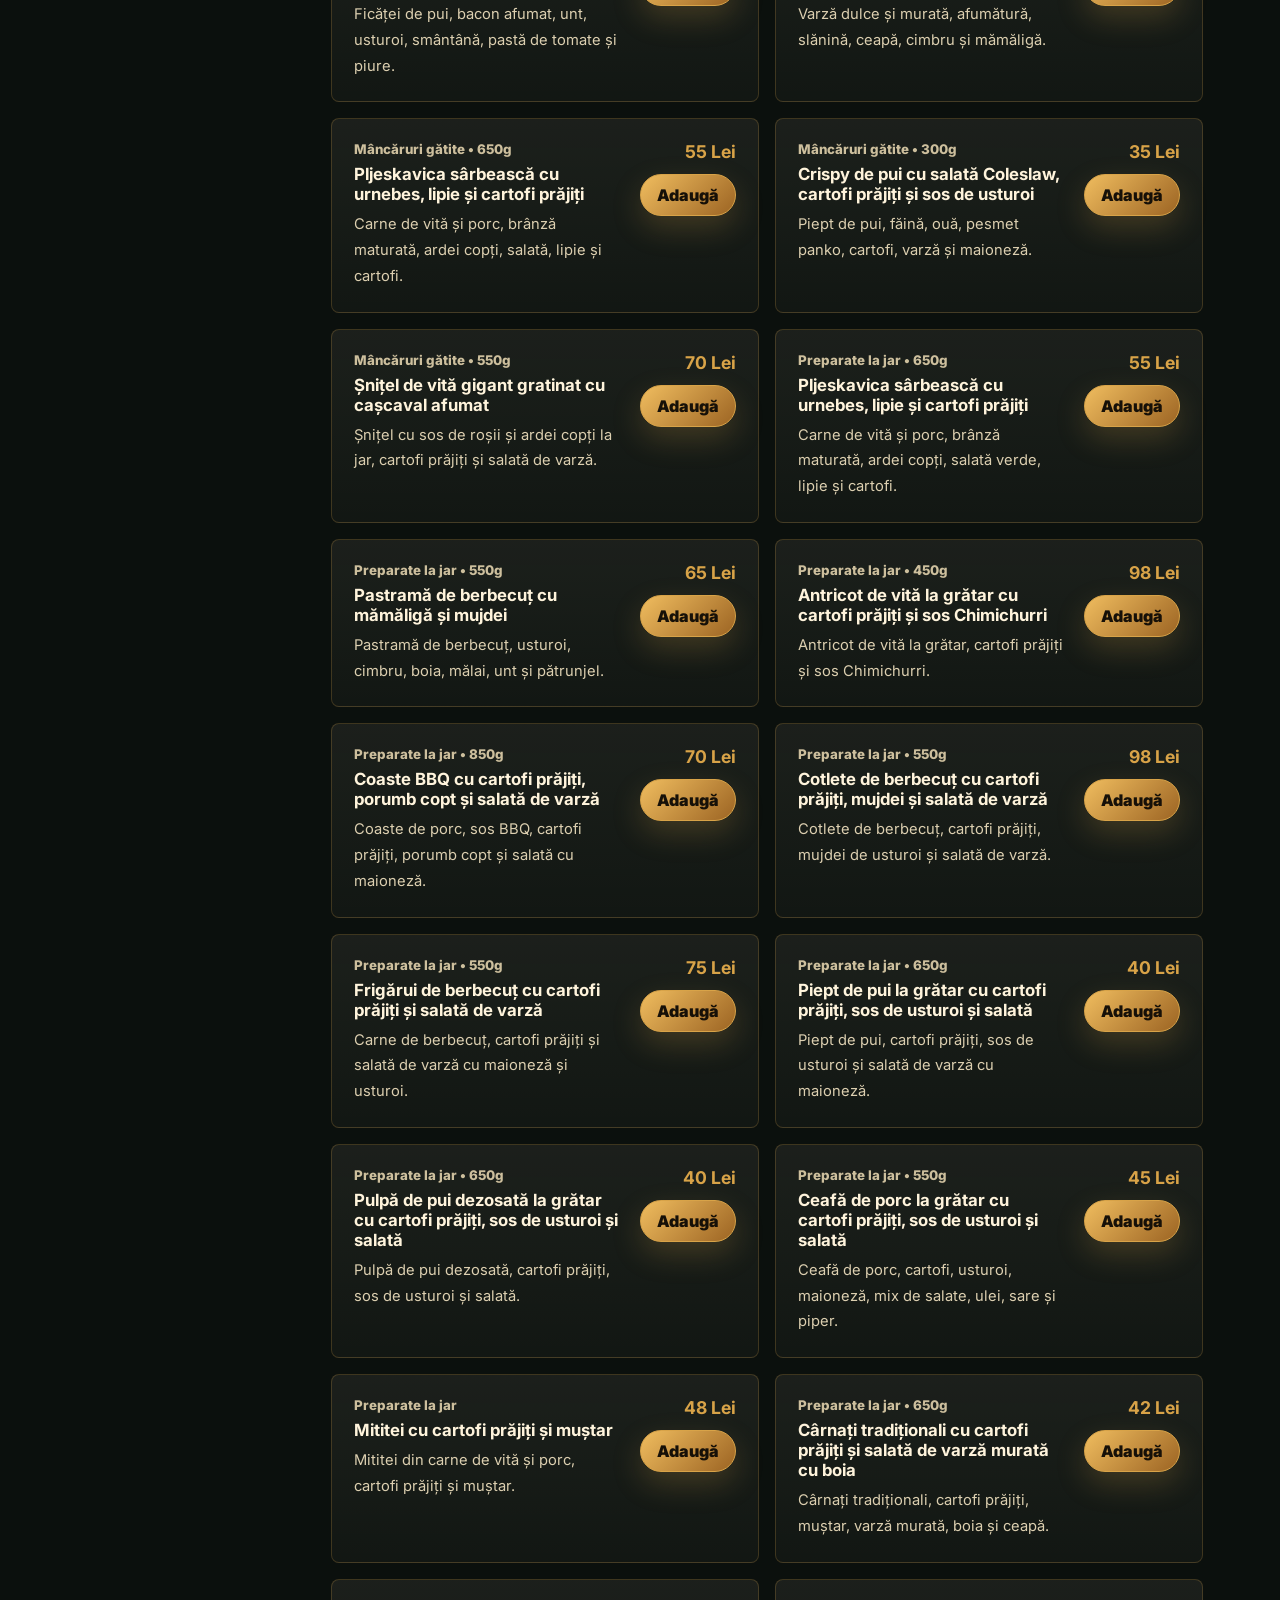
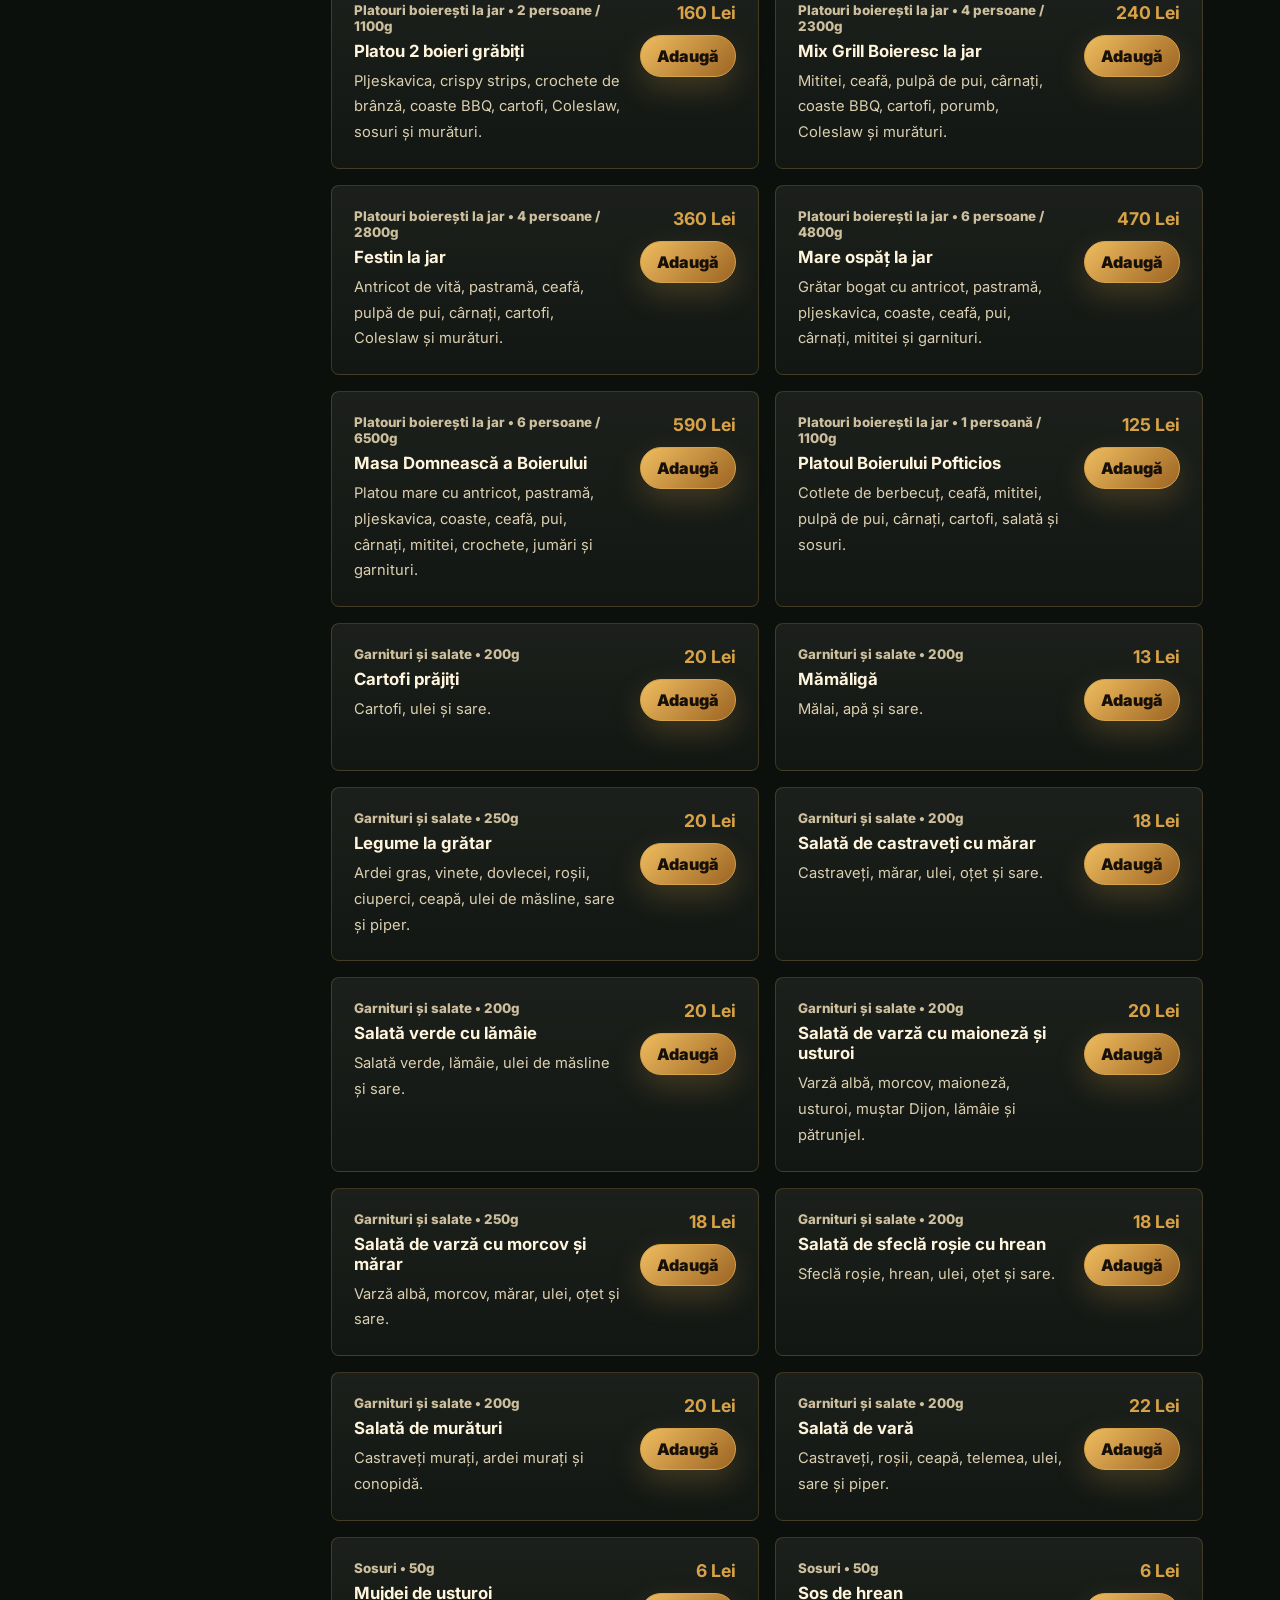
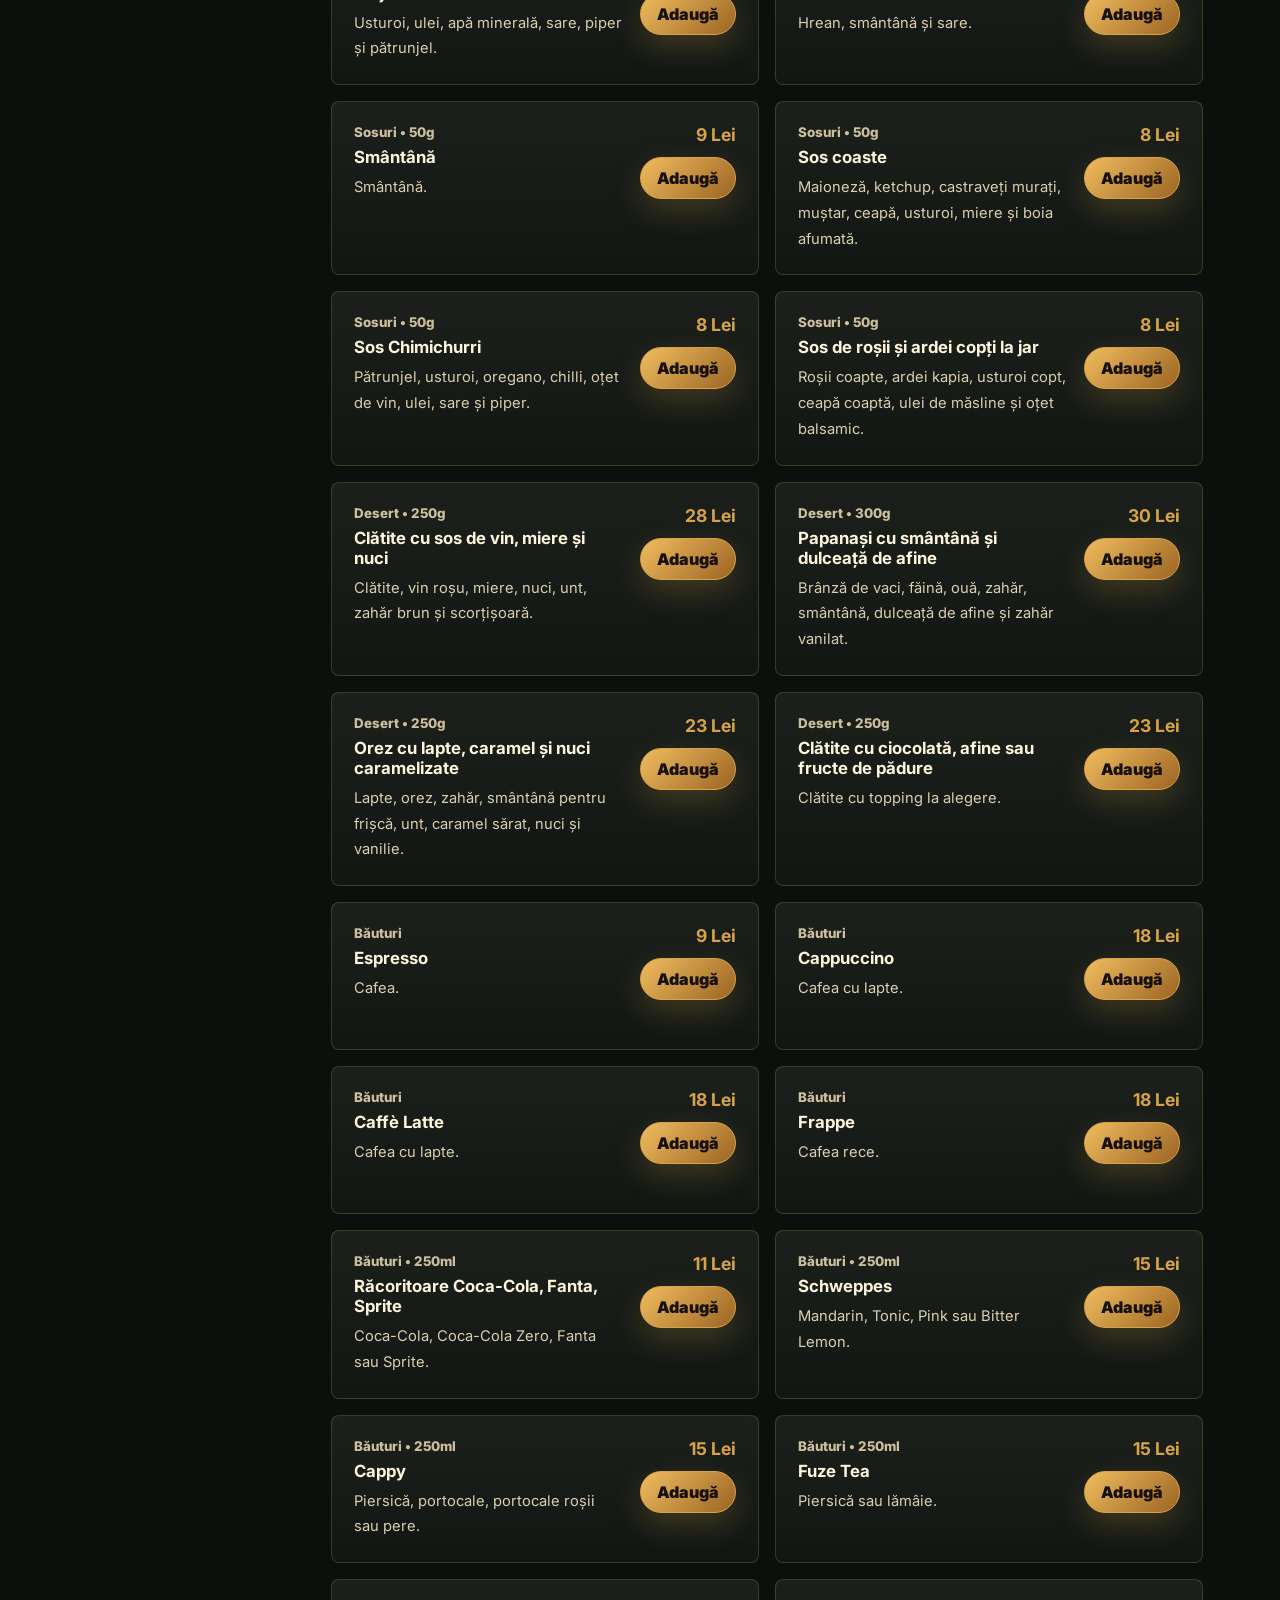
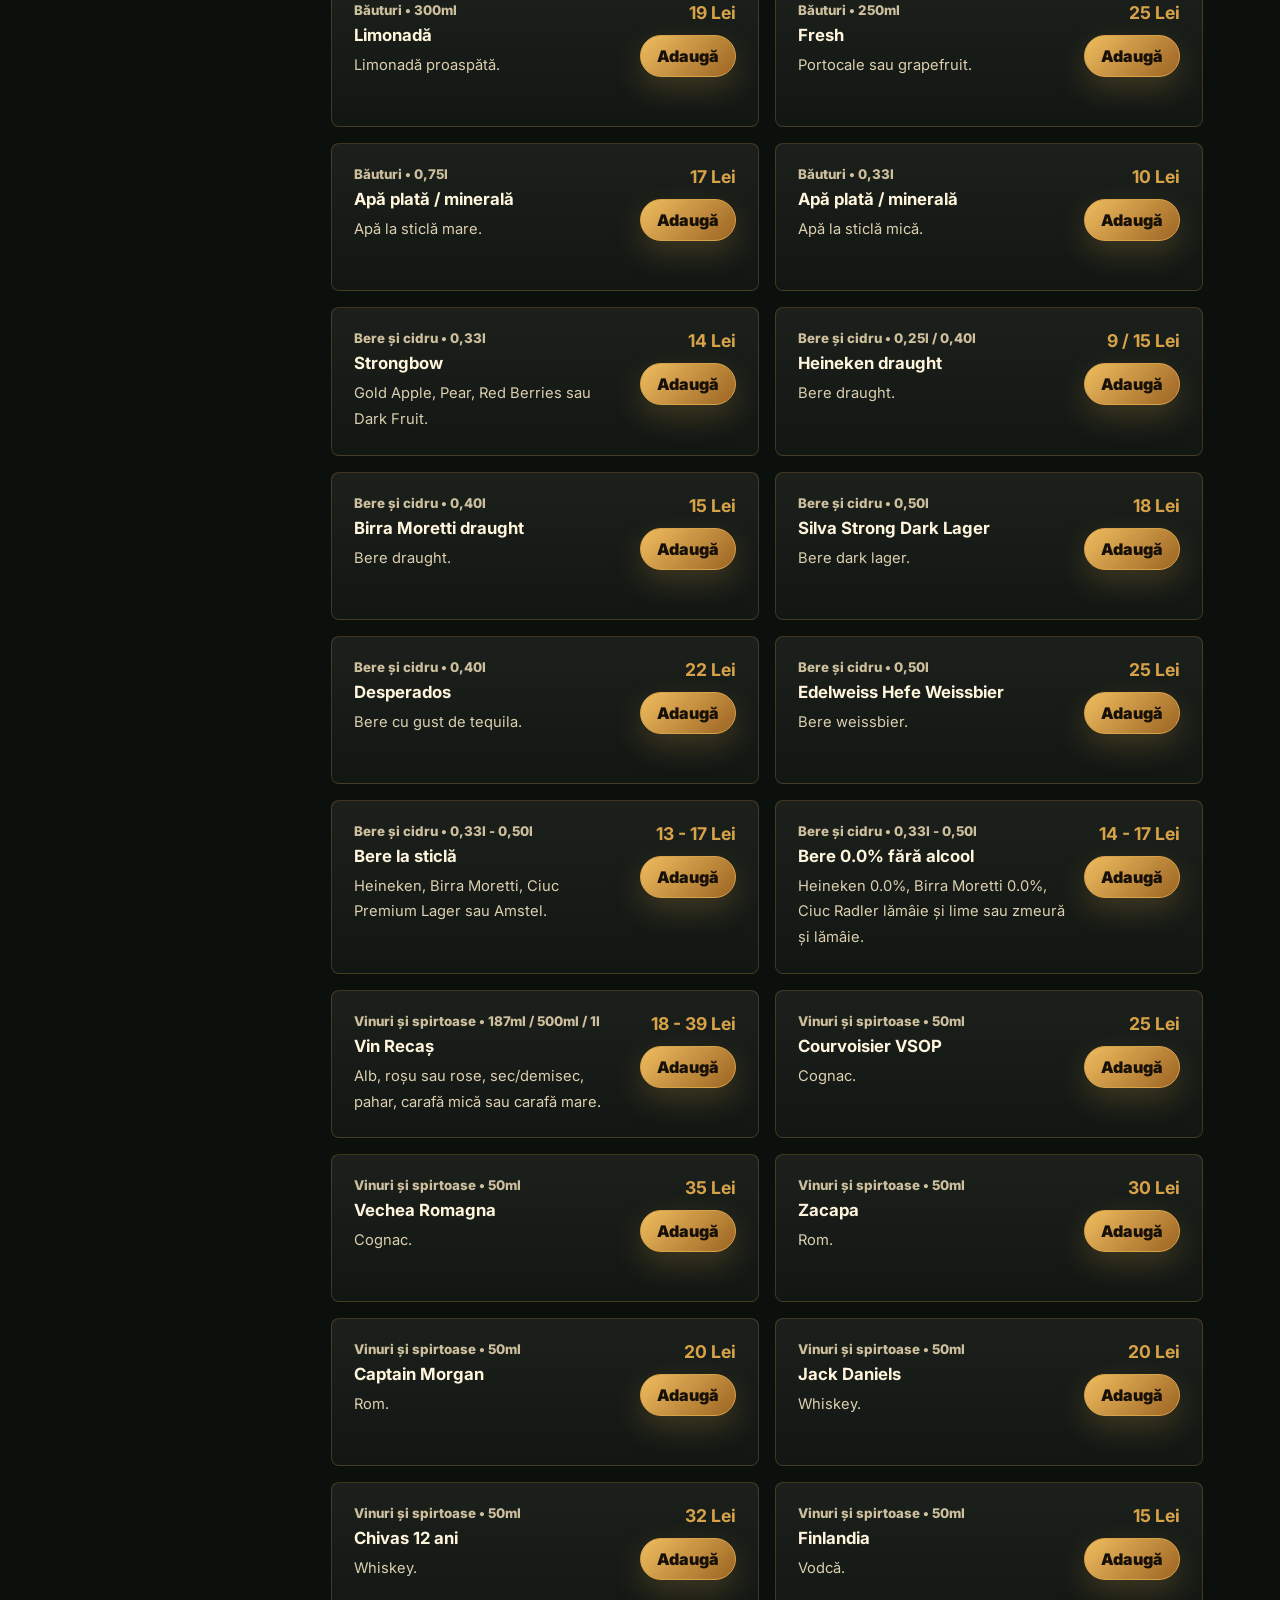
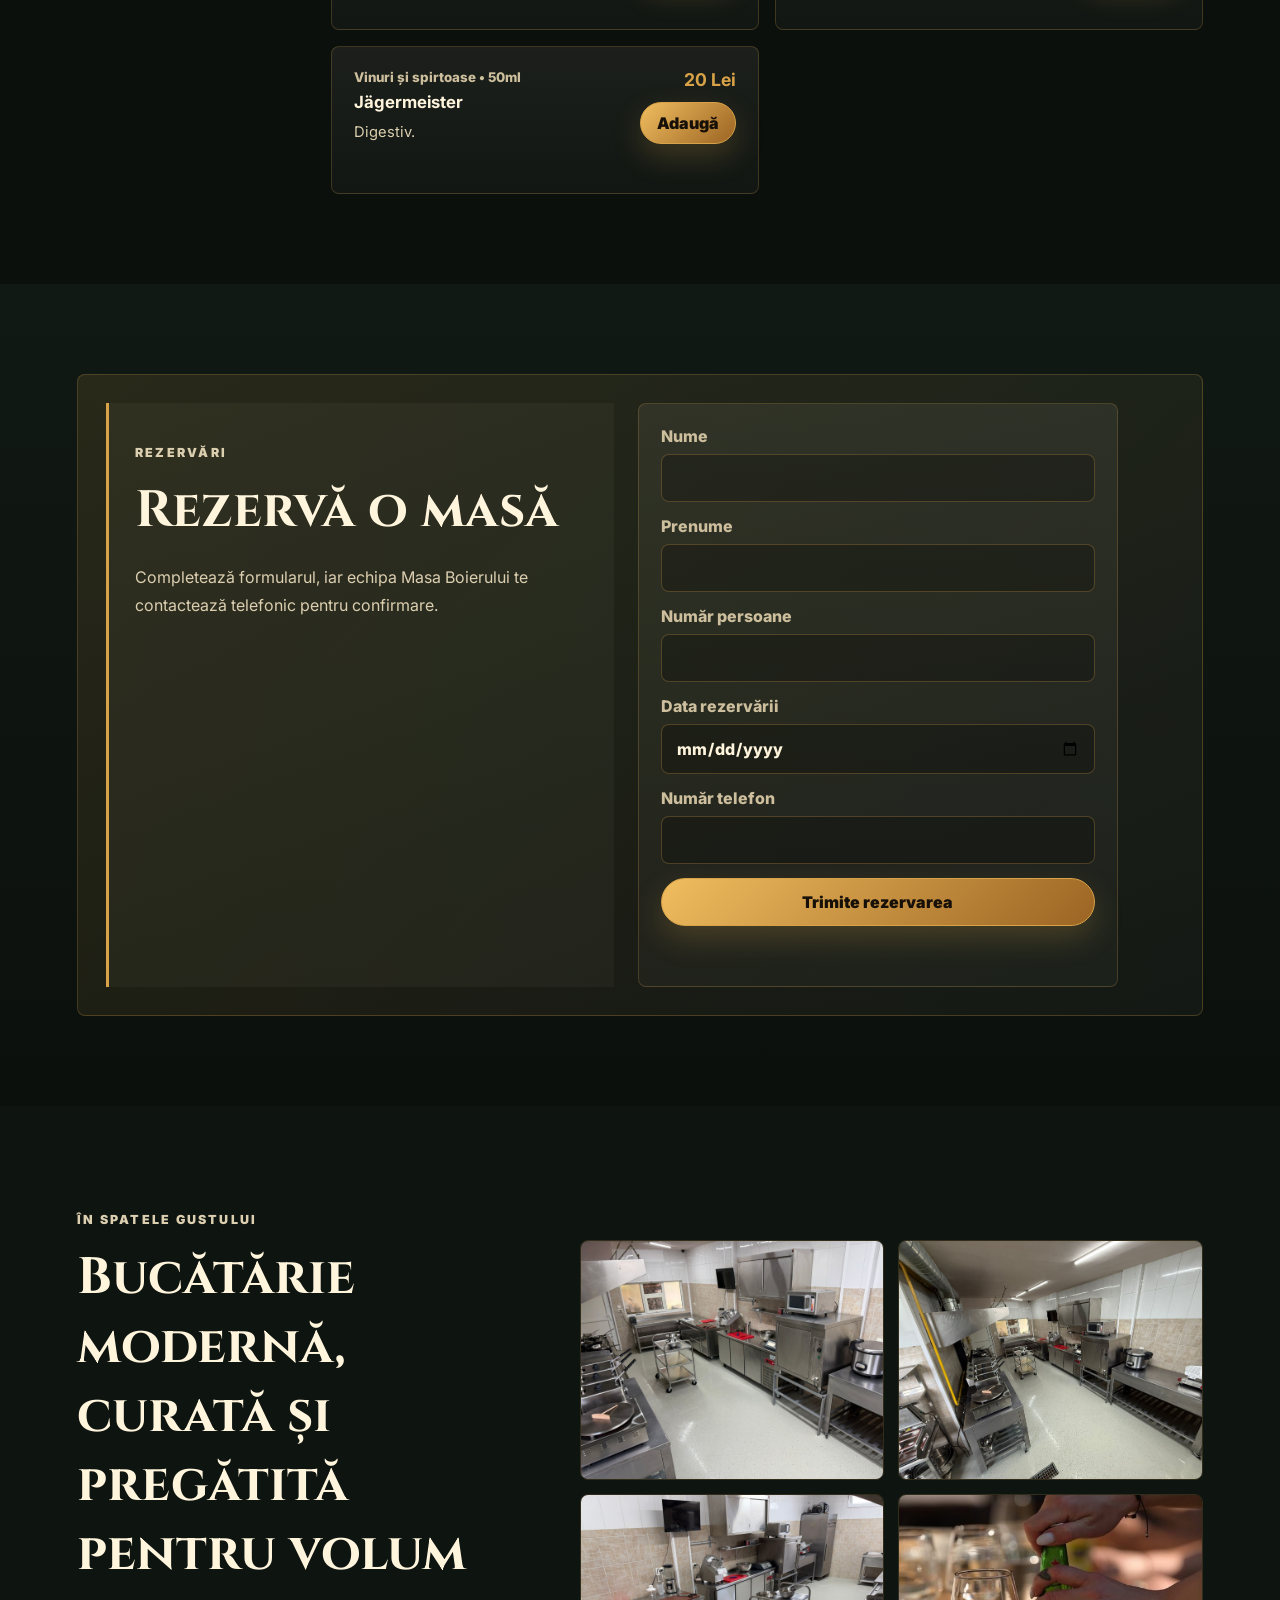
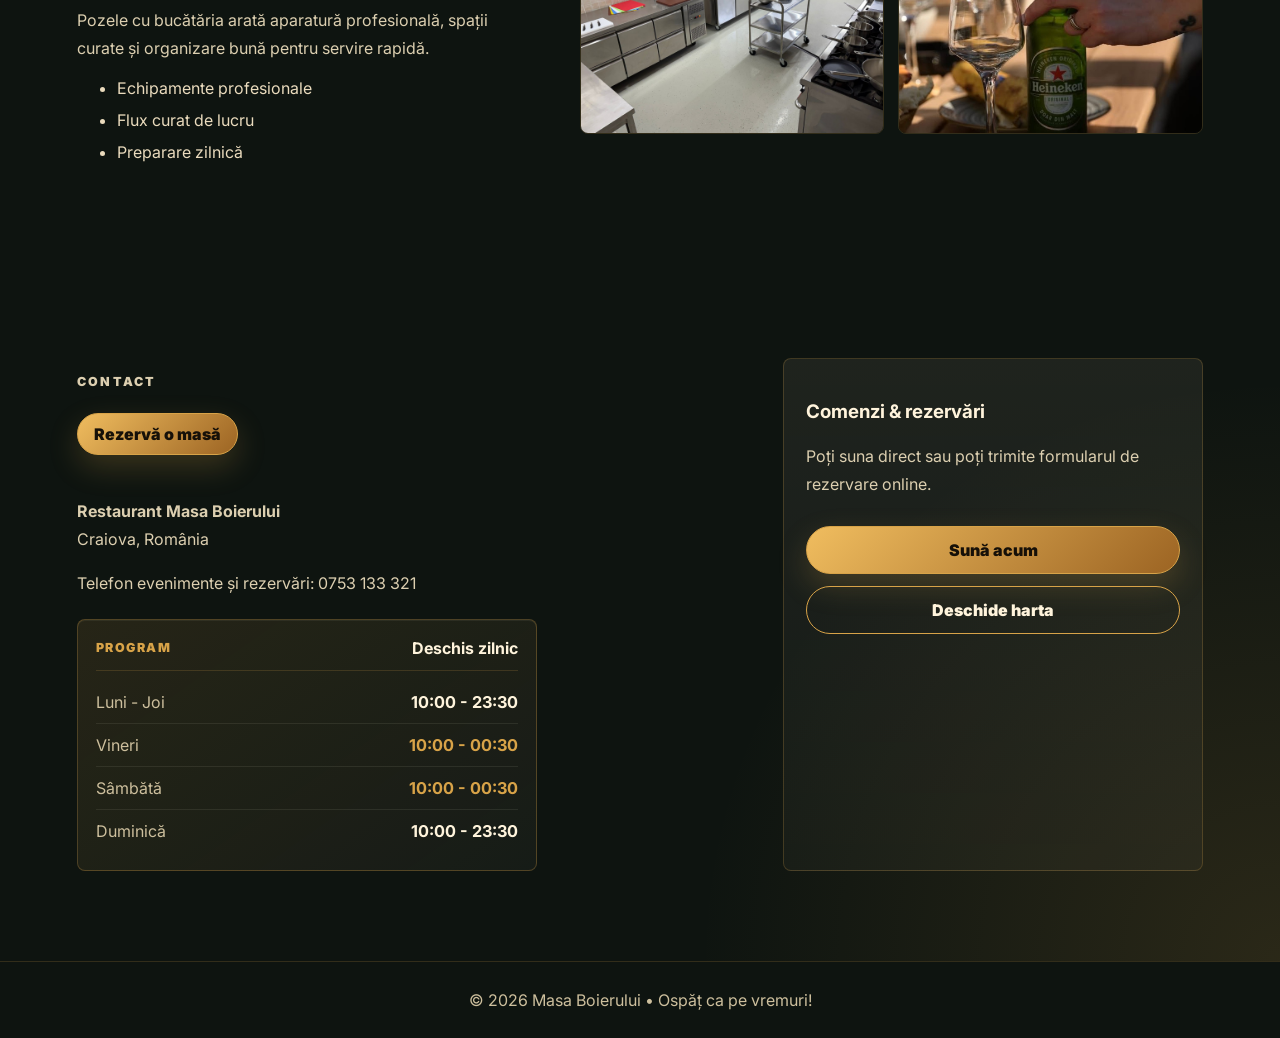
==== commit 6b955523: "Polish admin reservation and order workflow" ====
--- a/index.html
+++ b/index.html
@@ -8,7 +8,7 @@
   <link rel="preconnect" href="https://fonts.googleapis.com">
   <link rel="preconnect" href="https://fonts.gstatic.com" crossorigin>
   <link href="https://fonts.googleapis.com/css2?family=Cinzel:wght@600;700;800&family=Inter:wght@400;500;600;700;800&display=swap" rel="stylesheet">
-  <link rel="stylesheet" href="style.css?v=20260714-hours" />
+  <link rel="stylesheet" href="style.css?v=20260714-admin-polish" />
 </head>
 <body>
   <header class="nav">
@@ -190,7 +190,7 @@
             <label>Nume<input name="lastName" type="text" autocomplete="family-name" required></label>
             <label>Prenume<input name="firstName" type="text" autocomplete="given-name" required></label>
             <label>Număr persoane<input name="people" type="number" min="1" max="30" required></label>
-            <label>Data rezervării<input name="reservationDate" type="text" inputmode="numeric" placeholder="zz.ll.aaaa" pattern="\d{2}\.\d{2}\.\d{4}" required></label>
+            <label>Data rezervării<input name="reservationDate" type="date" required></label>
             <label>Număr telefon<input name="phone" type="tel" autocomplete="tel" required></label>
             <button class="btn" type="submit">Trimite rezervarea</button>
             <p class="form-note" id="reservationMessage"></p>
@@ -238,6 +238,6 @@
 
   <footer>© 2026 Masa Boierului • Ospăț ca pe vremuri!</footer>
   <script src="menu-data.js?v=20260714"></script>
-  <script src="script.js?v=20260714-address-fields"></script>
+  <script src="script.js?v=20260714-admin-polish"></script>
 </body>
 </html>
--- a/style.css
+++ b/style.css
@@ -163,6 +163,8 @@
 .reservation-form, .admin-login { display: grid; gap: 14px; }
 label { display: grid; gap: 8px; color: var(--muted); font-weight: 800; }
 input, select { width: 100%; border: 1px solid rgba(216, 163, 72, .28); background: rgba(0, 0, 0, .24); color: var(--cream); border-radius: 8px; padding: 13px 14px; outline: none; }
+select option { background: #101711; color: #fff4dc; }
+select option:checked { background: #d8a348; color: #120c05; }
 input:focus, select:focus { border-color: var(--gold); box-shadow: 0 0 0 3px rgba(216, 163, 72, .12); }
 .form-note { min-height: 24px; margin: 0; font-weight: 800; }
 .form-note.ok { color: var(--ok); }
@@ -193,6 +195,8 @@
 .admin-tabs button { border: 1px solid rgba(216, 163, 72, .35); background: rgba(255, 244, 220, .04); color: var(--cream); padding: 11px 16px; border-radius: 999px; font-weight: 900; cursor: pointer; }
 .admin-tabs button.active { background: var(--gold); color: #100b06; }
 .admin-tabs span { display: inline-flex; min-width: 24px; justify-content: center; margin-left: 8px; padding: 2px 7px; border-radius: 999px; background: rgba(0, 0, 0, .22); }
+.admin-tabs-large { width: 100%; display: grid; grid-template-columns: repeat(4, minmax(0, 1fr)); }
+.admin-tabs-large button { min-height: 64px; border-radius: 8px; font-size: 1.05rem; }
 .admin-tab-panel { display: none; }
 .admin-tab-panel.active { display: block; }
 .admin-section-title { display: flex; align-items: end; justify-content: space-between; gap: 20px; margin: 30px 0 16px; }
@@ -201,8 +205,10 @@
 .client-search { width: min(360px, 100%); }
 .admin-filter-group { display: flex; align-items: end; justify-content: flex-end; gap: 12px; flex-wrap: wrap; }
 .admin-filter-group .client-search { width: min(260px, 100%); }
+.admin-filter-group select { min-height: 48px; }
 .filter-clear { min-height: 48px; padding: 11px 18px; }
 .admin-note { margin: -4px 0 16px; color: var(--muted); }
+.admin-menu-panel { margin-top: 34px; padding-top: 24px; border-top: 1px solid rgba(216, 163, 72, .18); }
 .reservations-list { display: grid; gap: 14px; }
 .orders-list { display: grid; gap: 14px; }
 .admin-status-group { display: grid; gap: 12px; }
@@ -234,9 +240,10 @@
 .admin-menu-empty { padding: 18px; border: 1px solid rgba(216, 163, 72, .18); border-radius: 8px; color: var(--muted); }
 .reservation-card { display: grid; grid-template-columns: 1fr 220px; gap: 18px; }
 .order-admin-card { display: grid; grid-template-columns: 1fr 220px; gap: 18px; }
-.status-card-pending, .status-card-new { border-color: rgba(216, 163, 72, .42); }
-.status-card-confirmed, .status-card-delivered { border-color: rgba(142, 211, 159, .38); }
-.status-card-cancelled { opacity: .76; border-color: rgba(230, 128, 114, .28); }
+.status-card-pending, .status-card-new { border-left: 5px solid #f0b24b; border-color: rgba(240, 178, 75, .55); background: linear-gradient(180deg, rgba(240, 178, 75, .12), rgba(255, 244, 220, .035)); }
+.status-card-confirmed, .status-card-delivered { border-left: 5px solid #74df9a; border-color: rgba(116, 223, 154, .48); background: linear-gradient(180deg, rgba(116, 223, 154, .10), rgba(255, 244, 220, .035)); }
+.status-card-preparing { border-left: 5px solid #78bfff; border-color: rgba(120, 191, 255, .50); background: linear-gradient(180deg, rgba(120, 191, 255, .11), rgba(255, 244, 220, .035)); }
+.status-card-cancelled { opacity: .9; border-left: 5px solid #ff7c6e; border-color: rgba(255, 124, 110, .46); background: linear-gradient(180deg, rgba(255, 124, 110, .10), rgba(255, 244, 220, .025)); }
 .reservation-card.editing { grid-template-columns: 1fr 190px; border-color: rgba(142, 211, 159, .45); }
 .reservation-card h3 { margin: 0 0 8px; }
 .reservation-card p { margin: 4px 0; }
@@ -244,14 +251,11 @@
 .order-admin-card p { margin: 4px 0; }
 .reservation-edit-form { display: grid; grid-template-columns: repeat(2, minmax(0, 1fr)); gap: 14px; }
 .reservation-edit-form .form-note { grid-column: 1 / -1; }
-.status { display: inline-flex; width: max-content; padding: 6px 10px; border-radius: 999px; font-size: .78rem; font-weight: 900; }
-.status.pending { color: #161008; background: var(--gold); }
-.status.confirmed { color: #06200e; background: var(--ok); }
-.status.cancelled { color: #fff0ec; background: rgba(230, 128, 114, .35); }
-.status.order-new { color: #161008; background: var(--gold); }
-.status.order-preparing { color: #10233a; background: #9bc8ff; }
-.status.order-delivered { color: #06200e; background: var(--ok); }
-.status.order-cancelled { color: #fff0ec; background: rgba(230, 128, 114, .35); }
+.status { display: inline-flex; align-items: center; width: max-content; min-height: 32px; padding: 7px 12px; border: 1px solid transparent; border-radius: 999px; font-size: .8rem; font-weight: 950; box-shadow: 0 10px 24px rgba(0, 0, 0, .22); }
+.status.pending, .status.order-new { color: #160f05; background: #f0b24b; border-color: rgba(255, 229, 160, .5); }
+.status.confirmed, .status.order-delivered { color: #05210f; background: #74df9a; border-color: rgba(195, 255, 213, .55); }
+.status.order-preparing { color: #06182b; background: #78bfff; border-color: rgba(204, 232, 255, .6); }
+.status.cancelled, .status.order-cancelled { color: #fff6f4; background: #b94c42; border-color: rgba(255, 174, 164, .45); }
 .order-admin-items { margin: 12px 0; padding-left: 18px; color: var(--muted); }
 .order-admin-items span { color: var(--gold); }
 .order-map { margin-top: 14px; display: grid; gap: 8px; }
@@ -288,6 +292,7 @@
   .hero-content { padding-top: 110px; }
   .logo { width: min(380px, 88vw); height: auto; }
   .intro, .about-section, .split, .contact, .reservation-tab-panel, .reservation-card, .reservation-card.editing, .reservation-edit-form, .client-card, .order-admin-card { grid-template-columns: 1fr; }
+  .admin-tabs-large { grid-template-columns: 1fr; }
   .menu-shop-layout { grid-template-columns: 1fr; gap: 16px; }
   .daily-menu { grid-template-columns: 1fr; gap: 16px; min-height: auto; padding-top: 84px; padding-bottom: 104px; }
   .daily-menu-copy h2 { font-size: clamp(2rem, 11vw, 3rem); margin-bottom: 10px; }
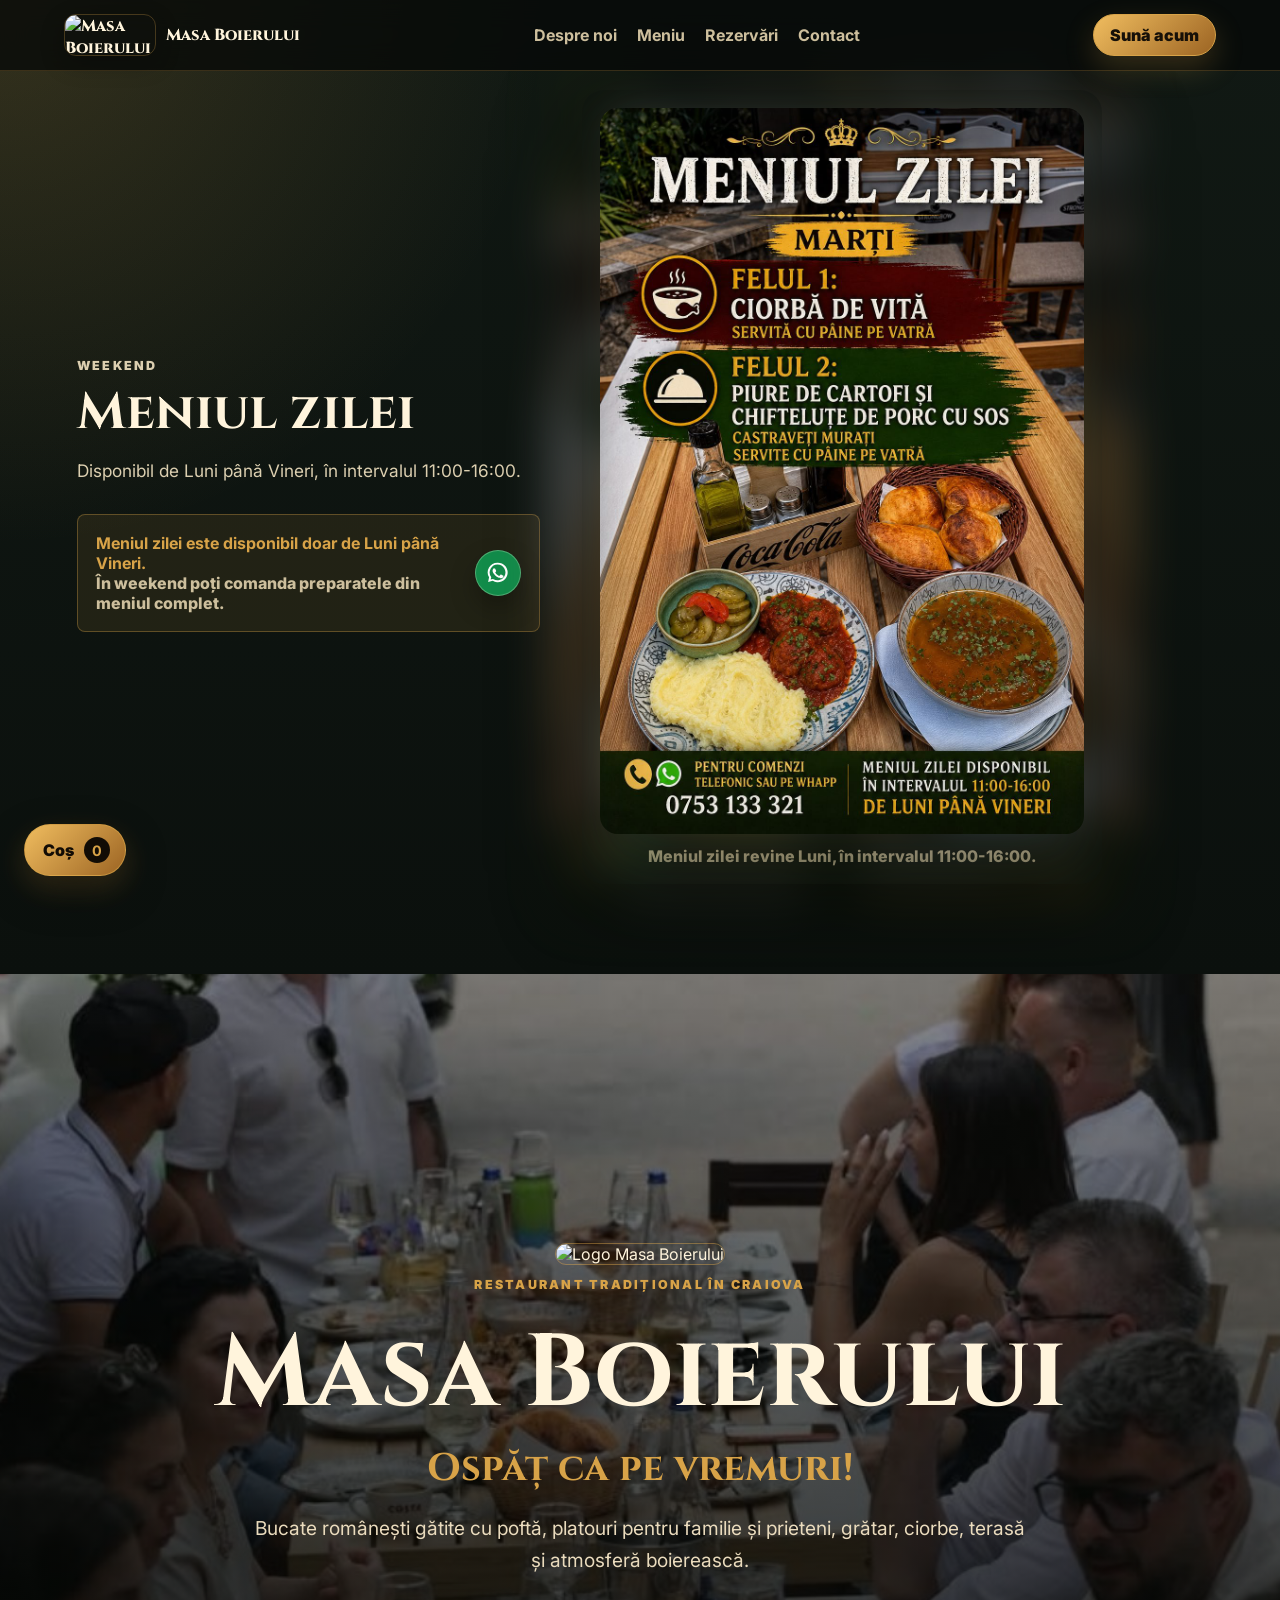
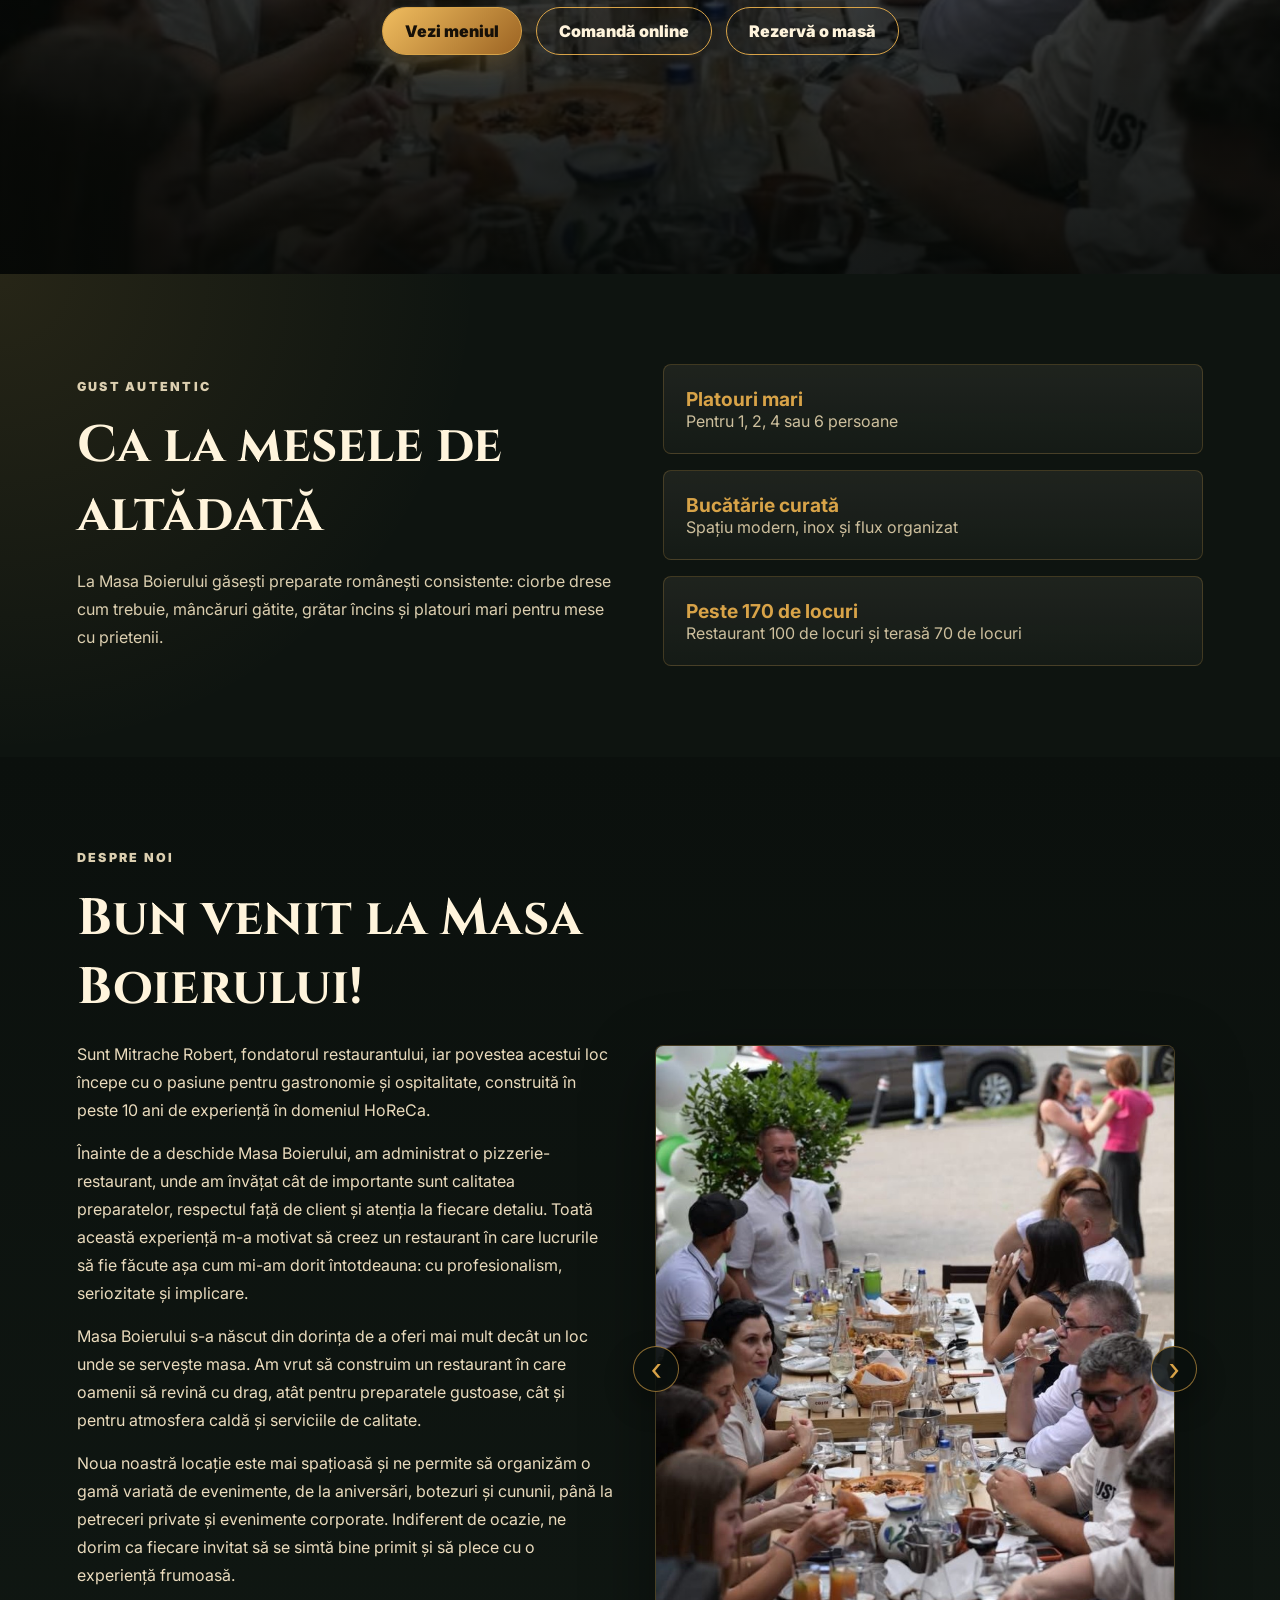
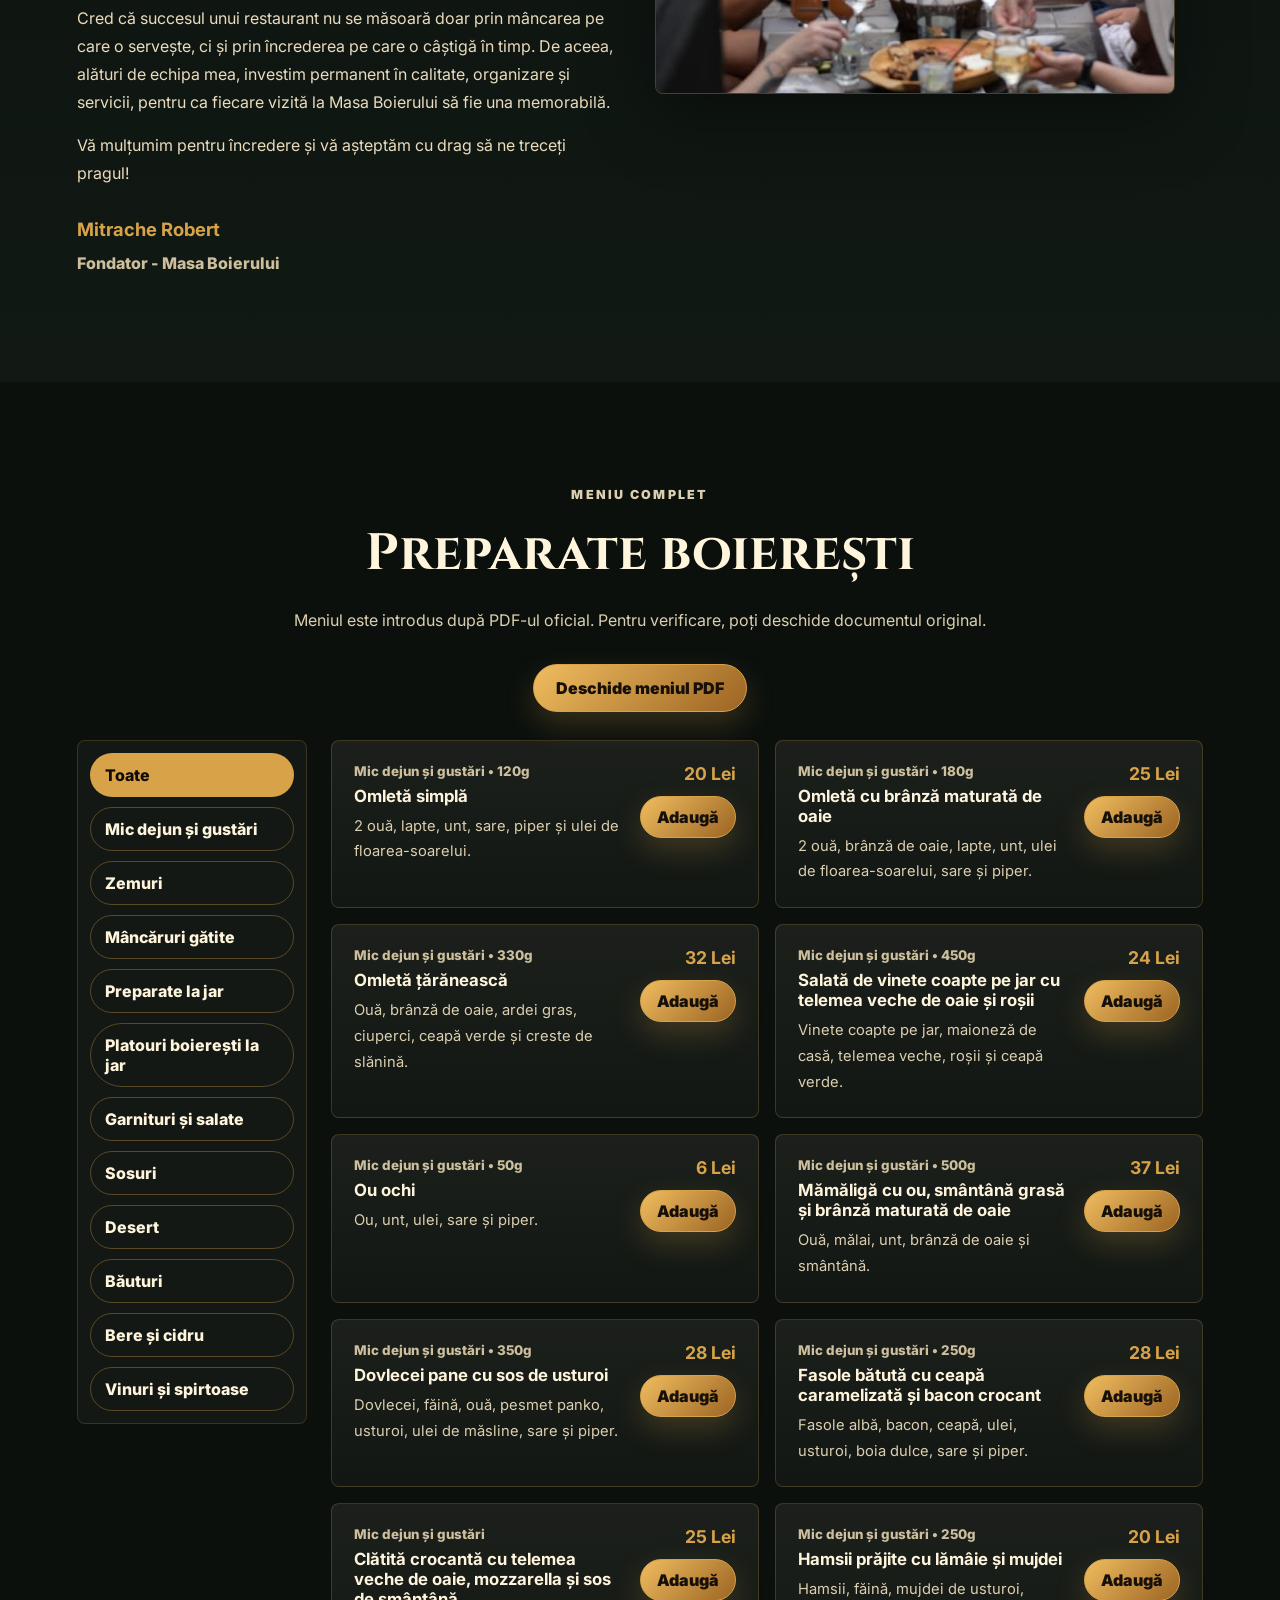
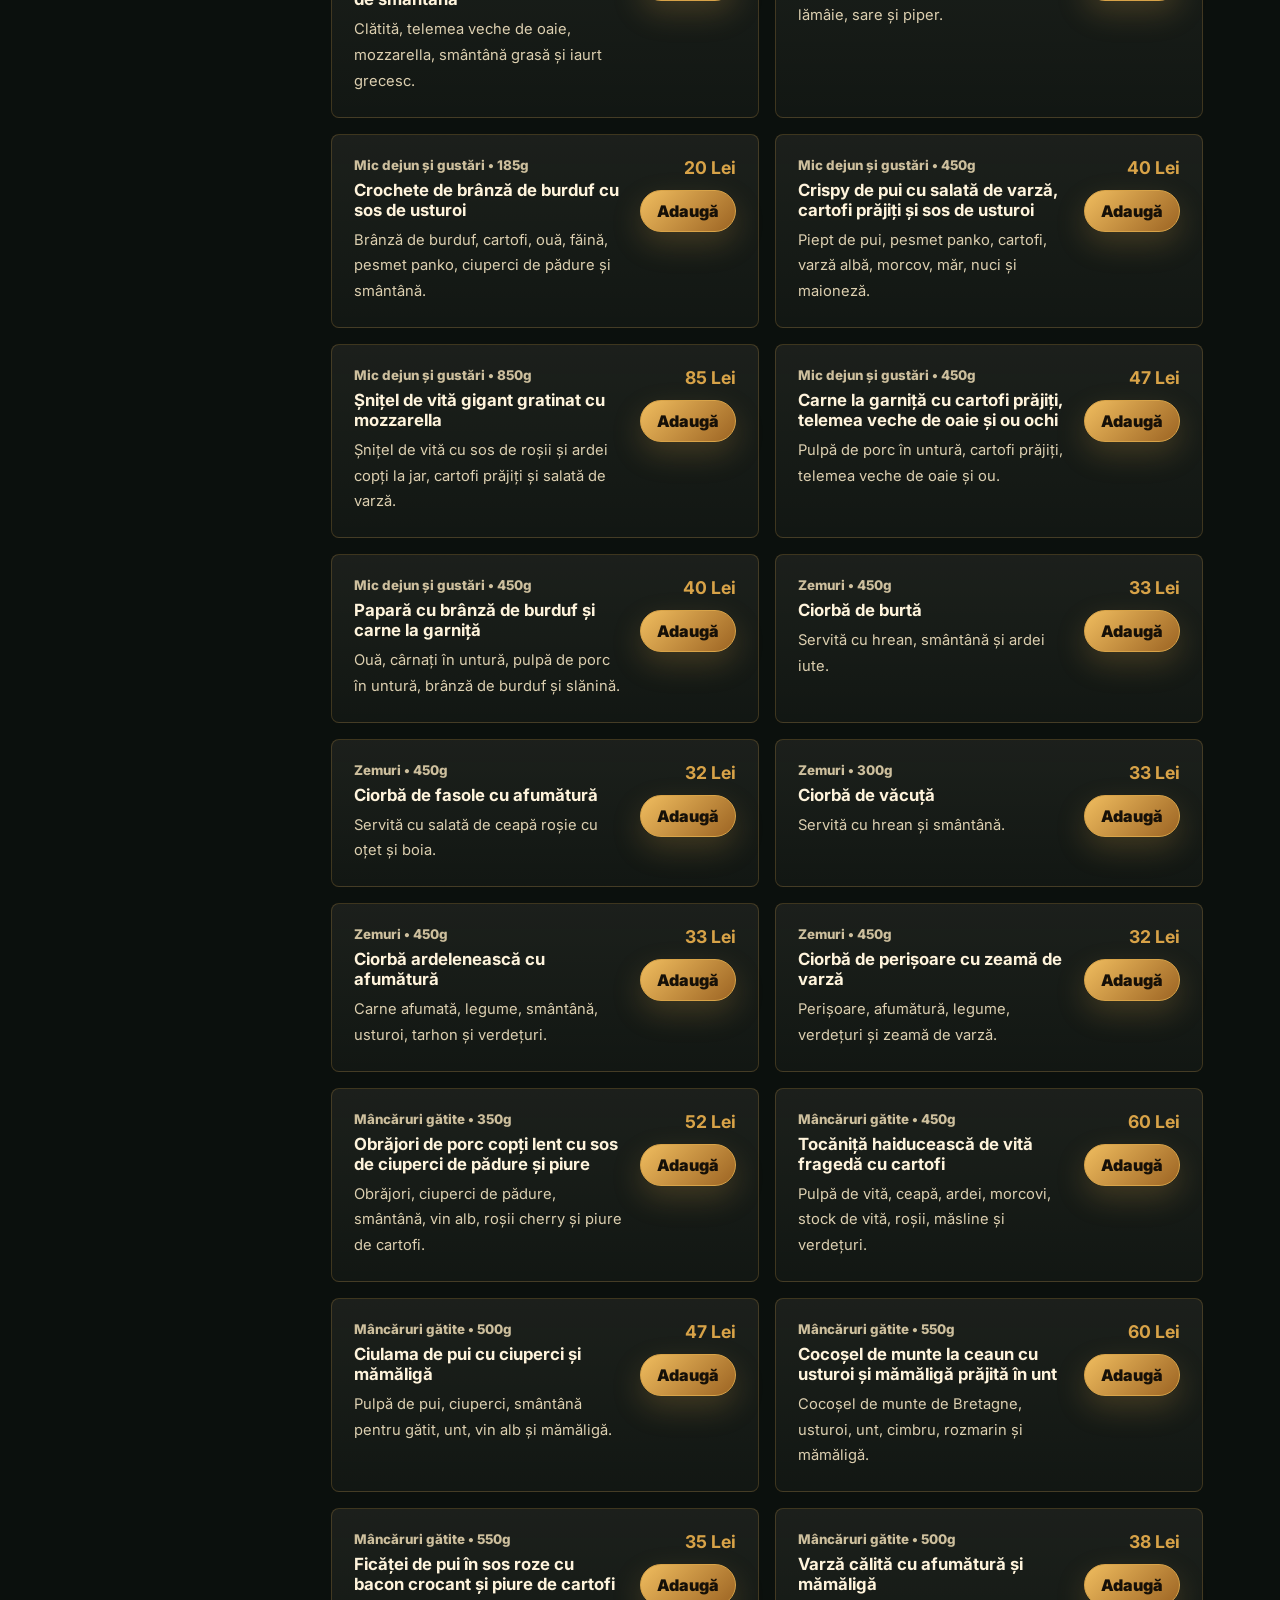
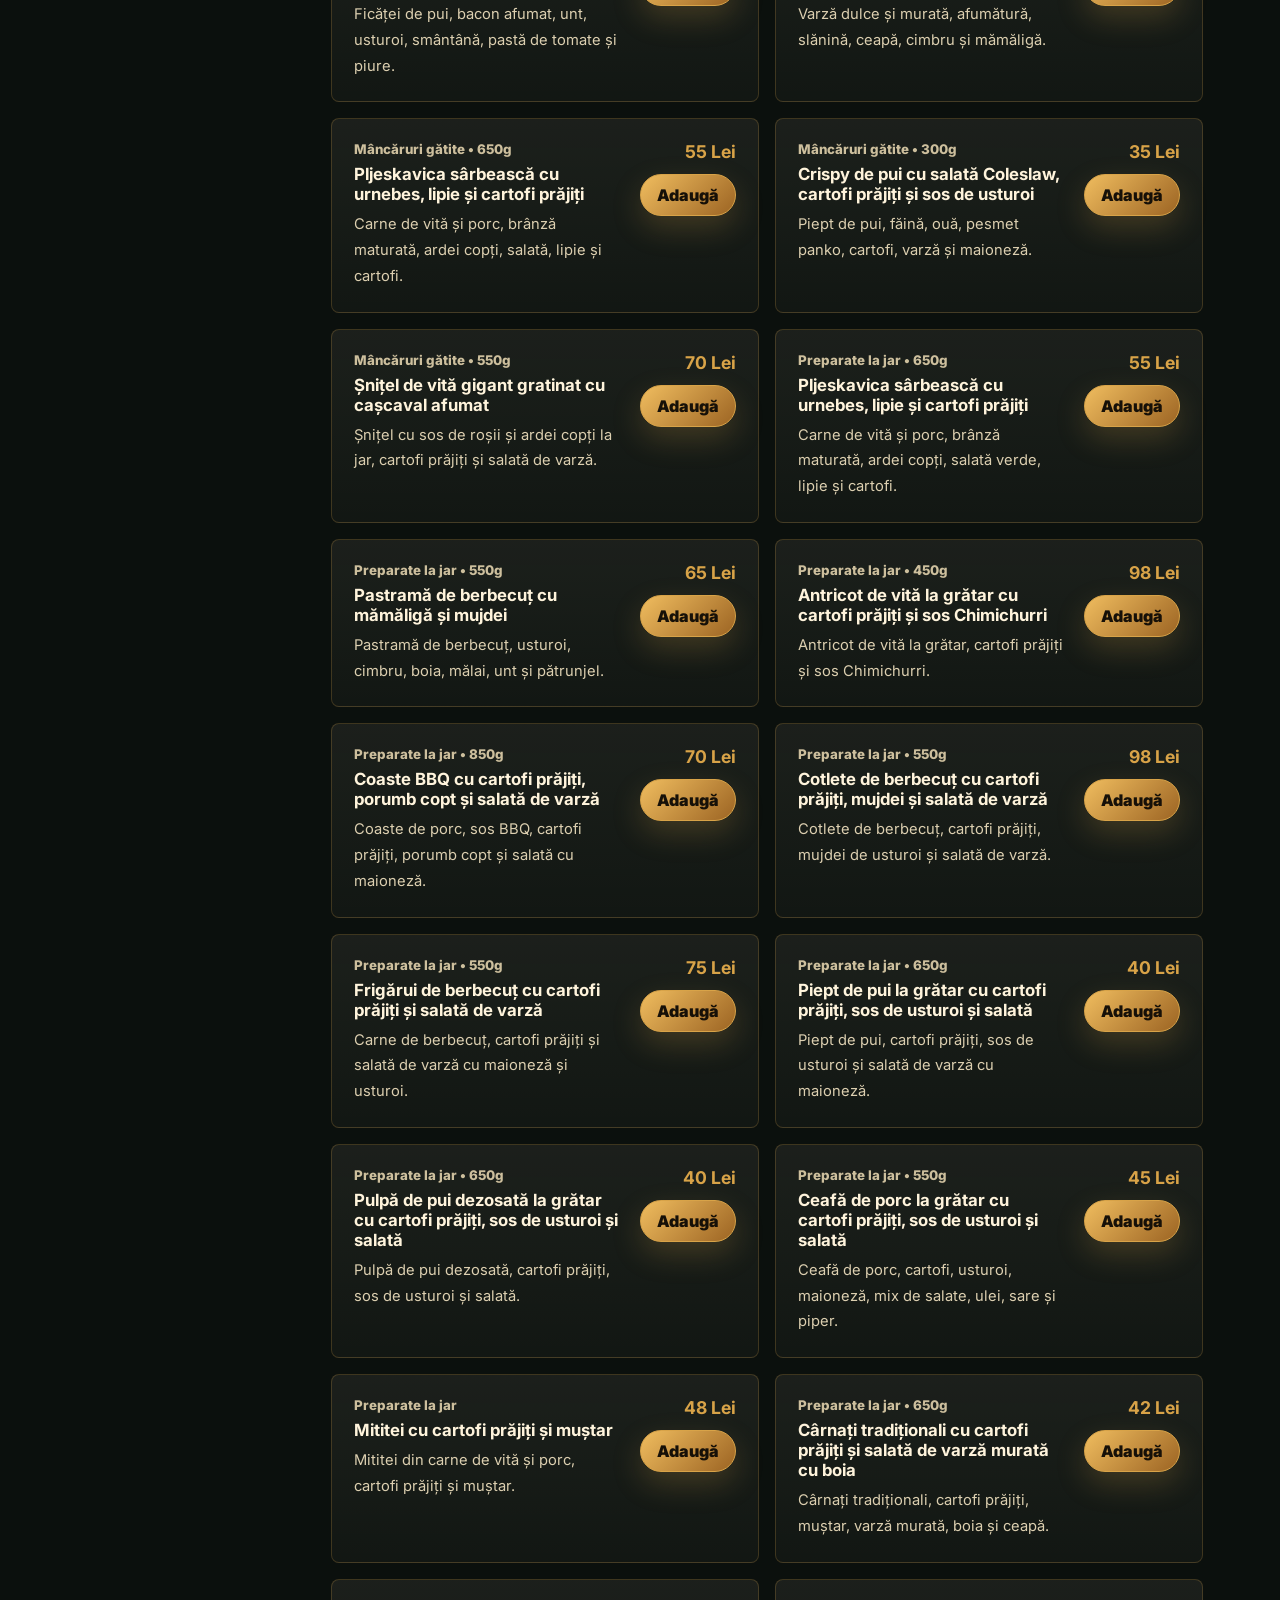
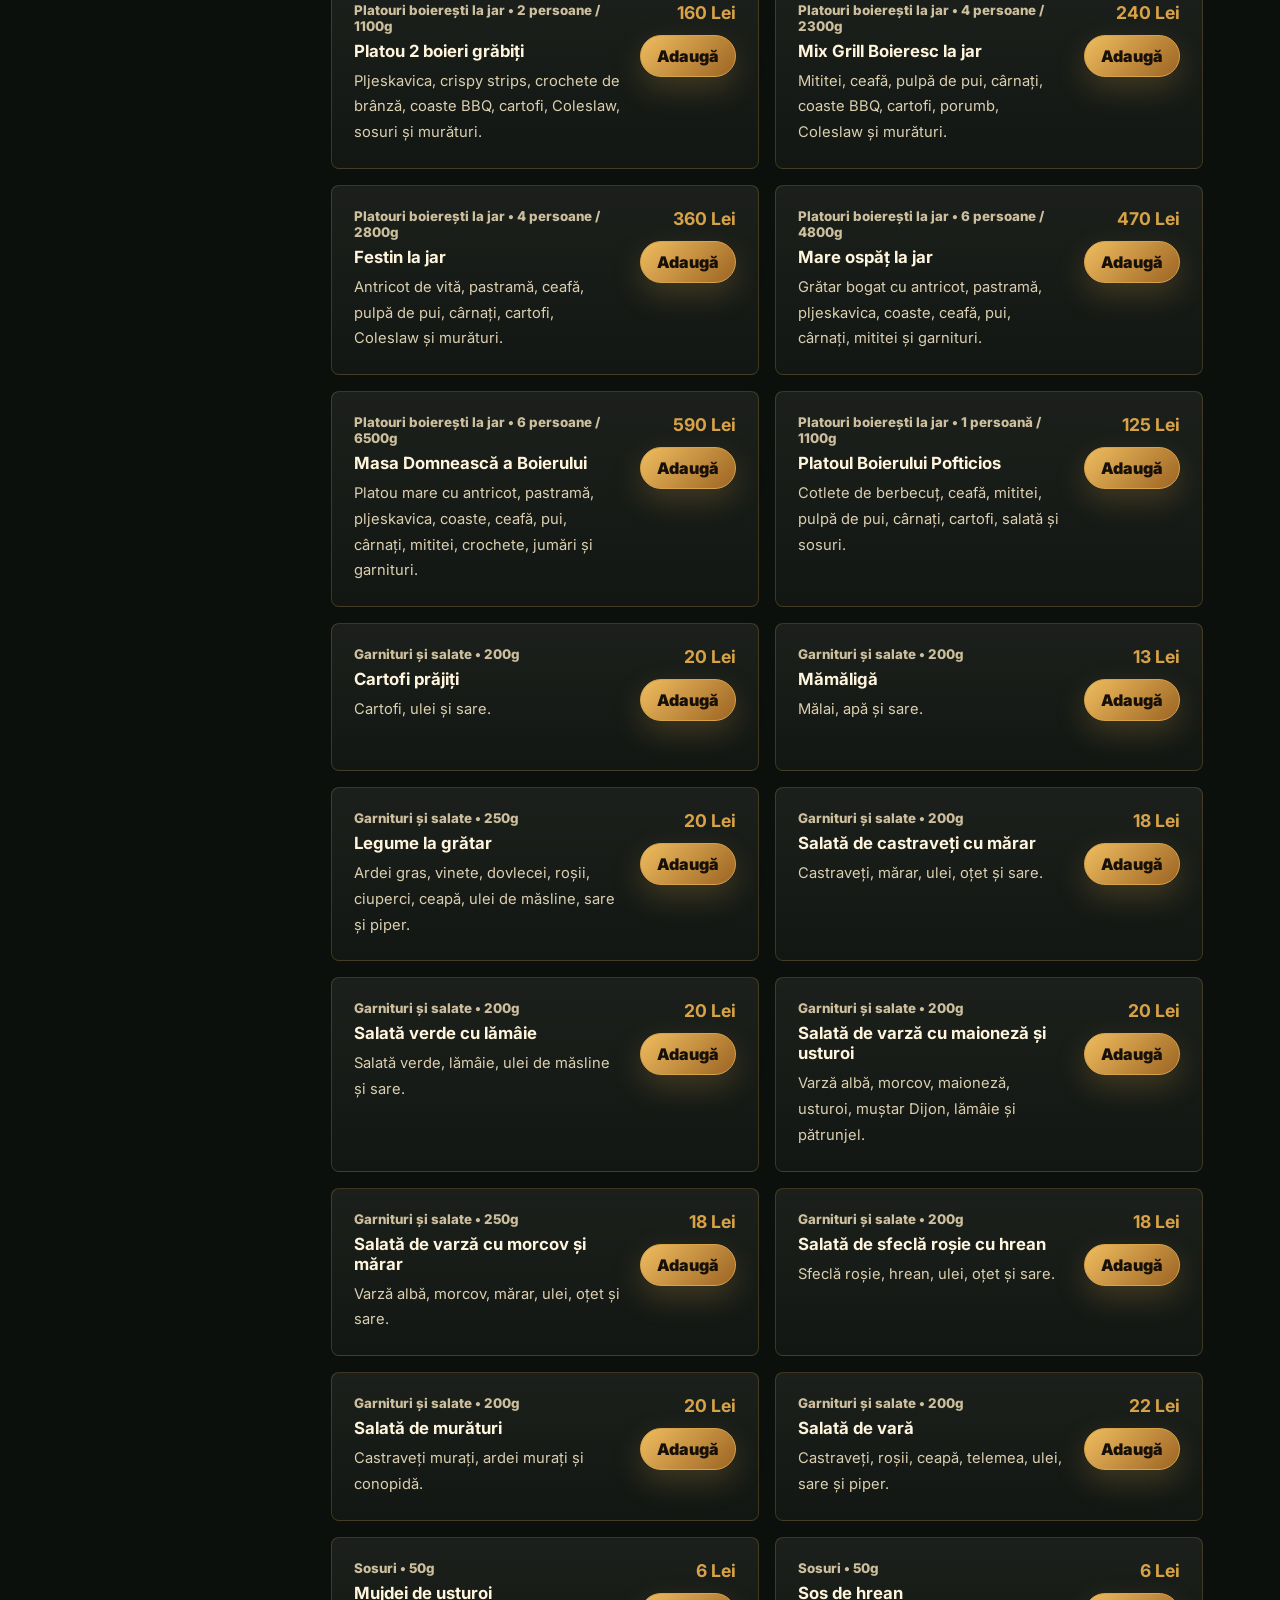
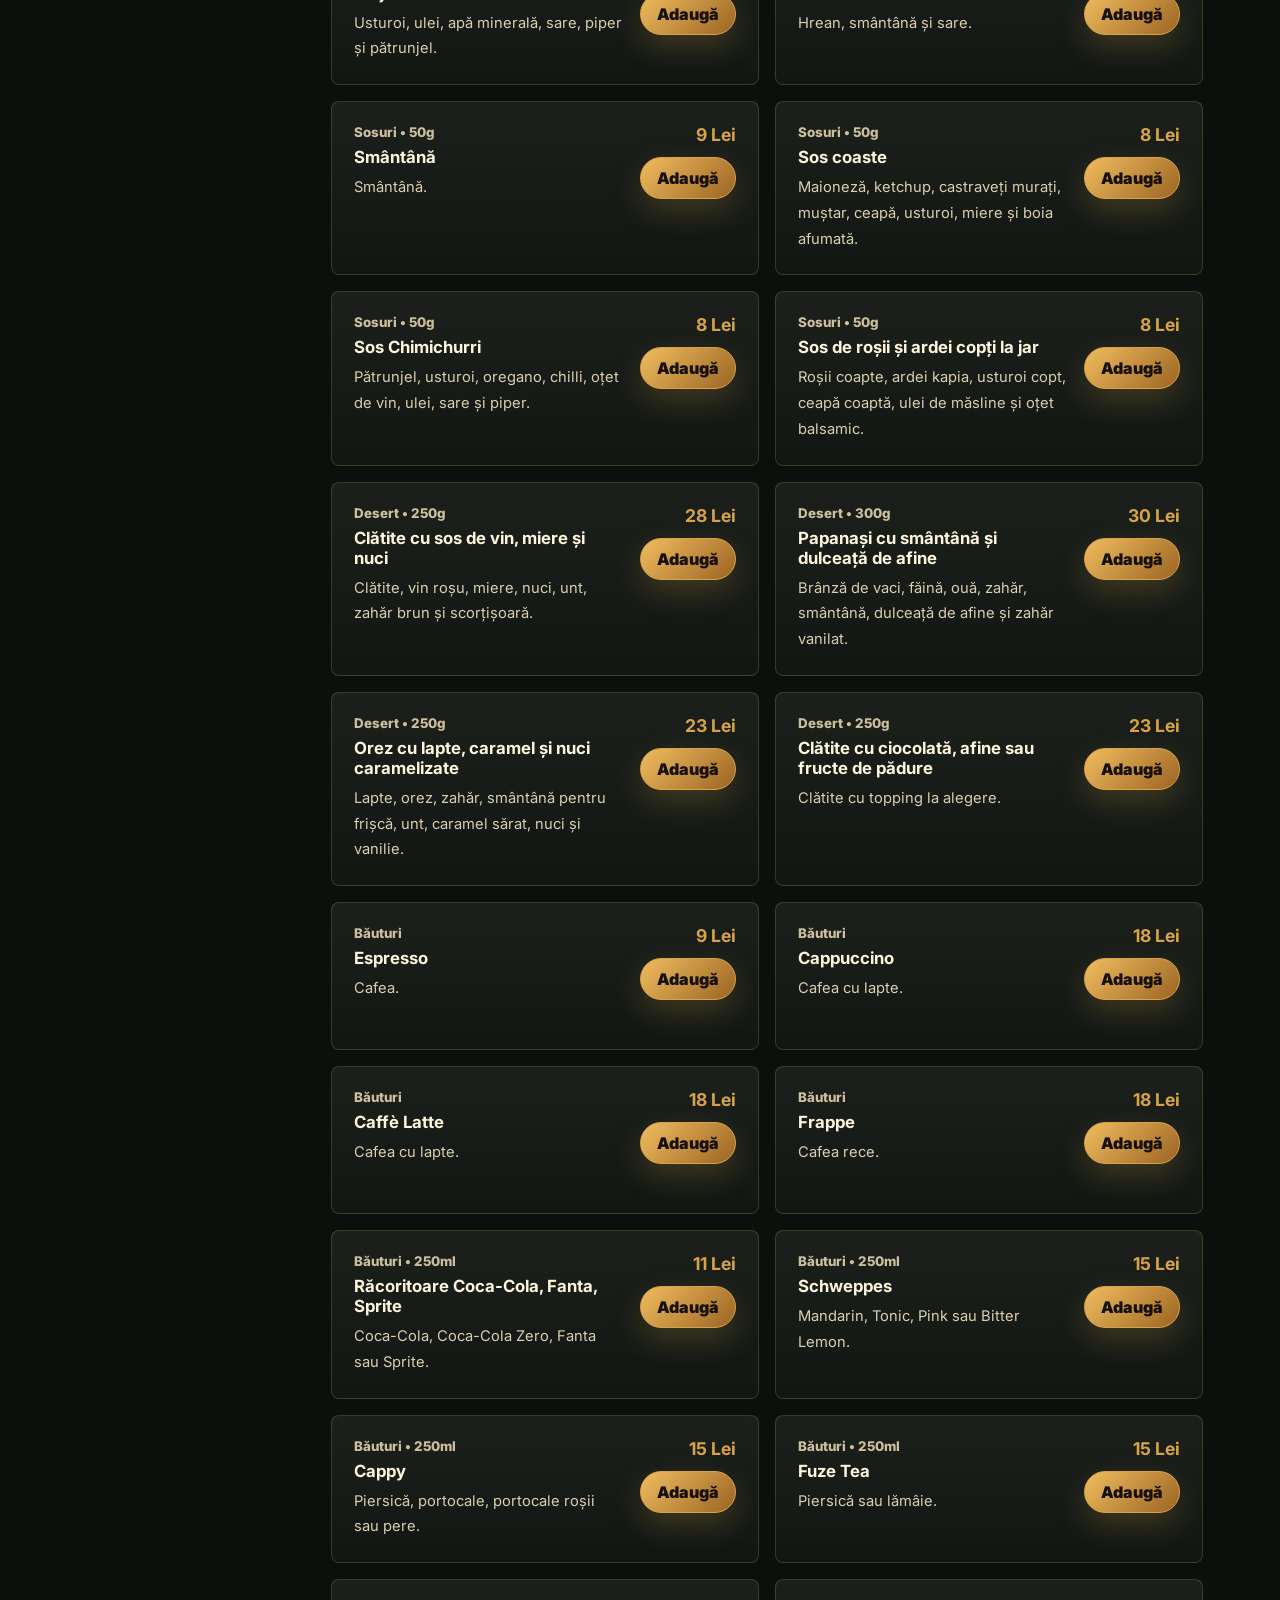
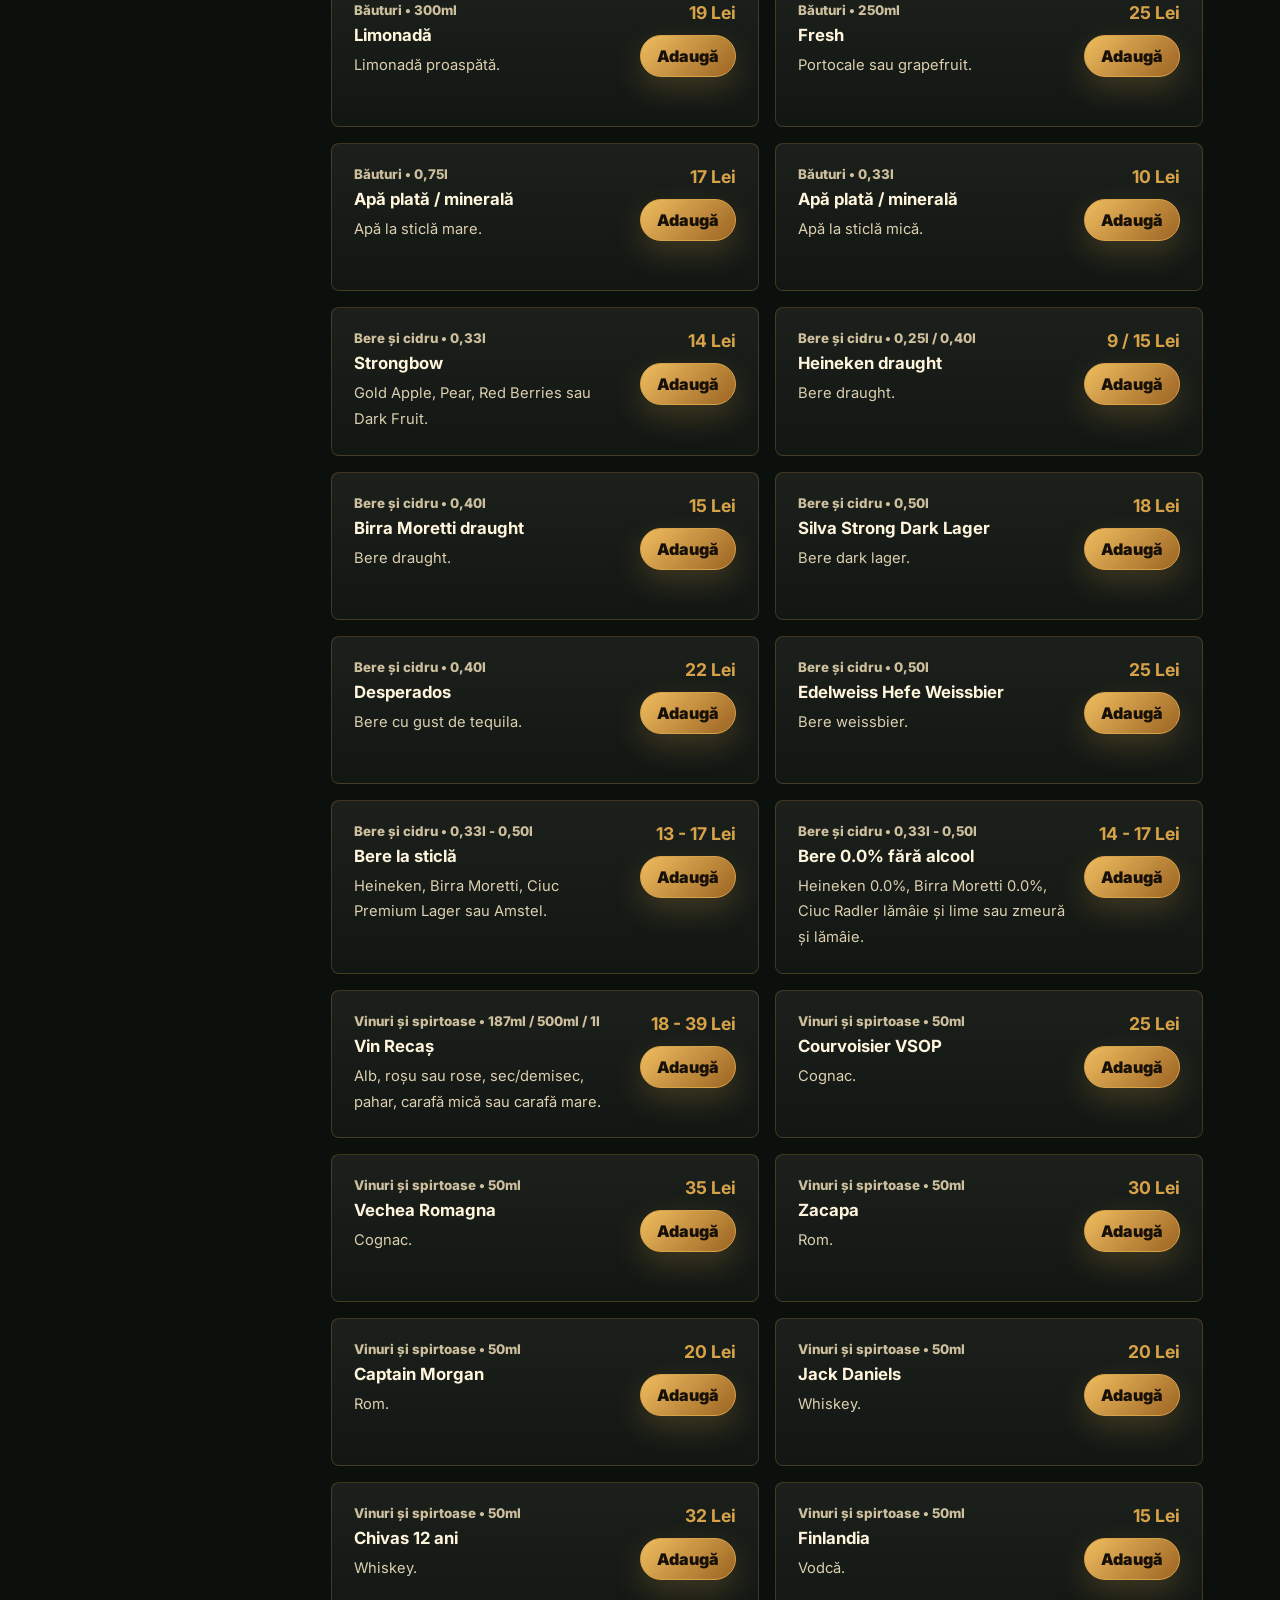
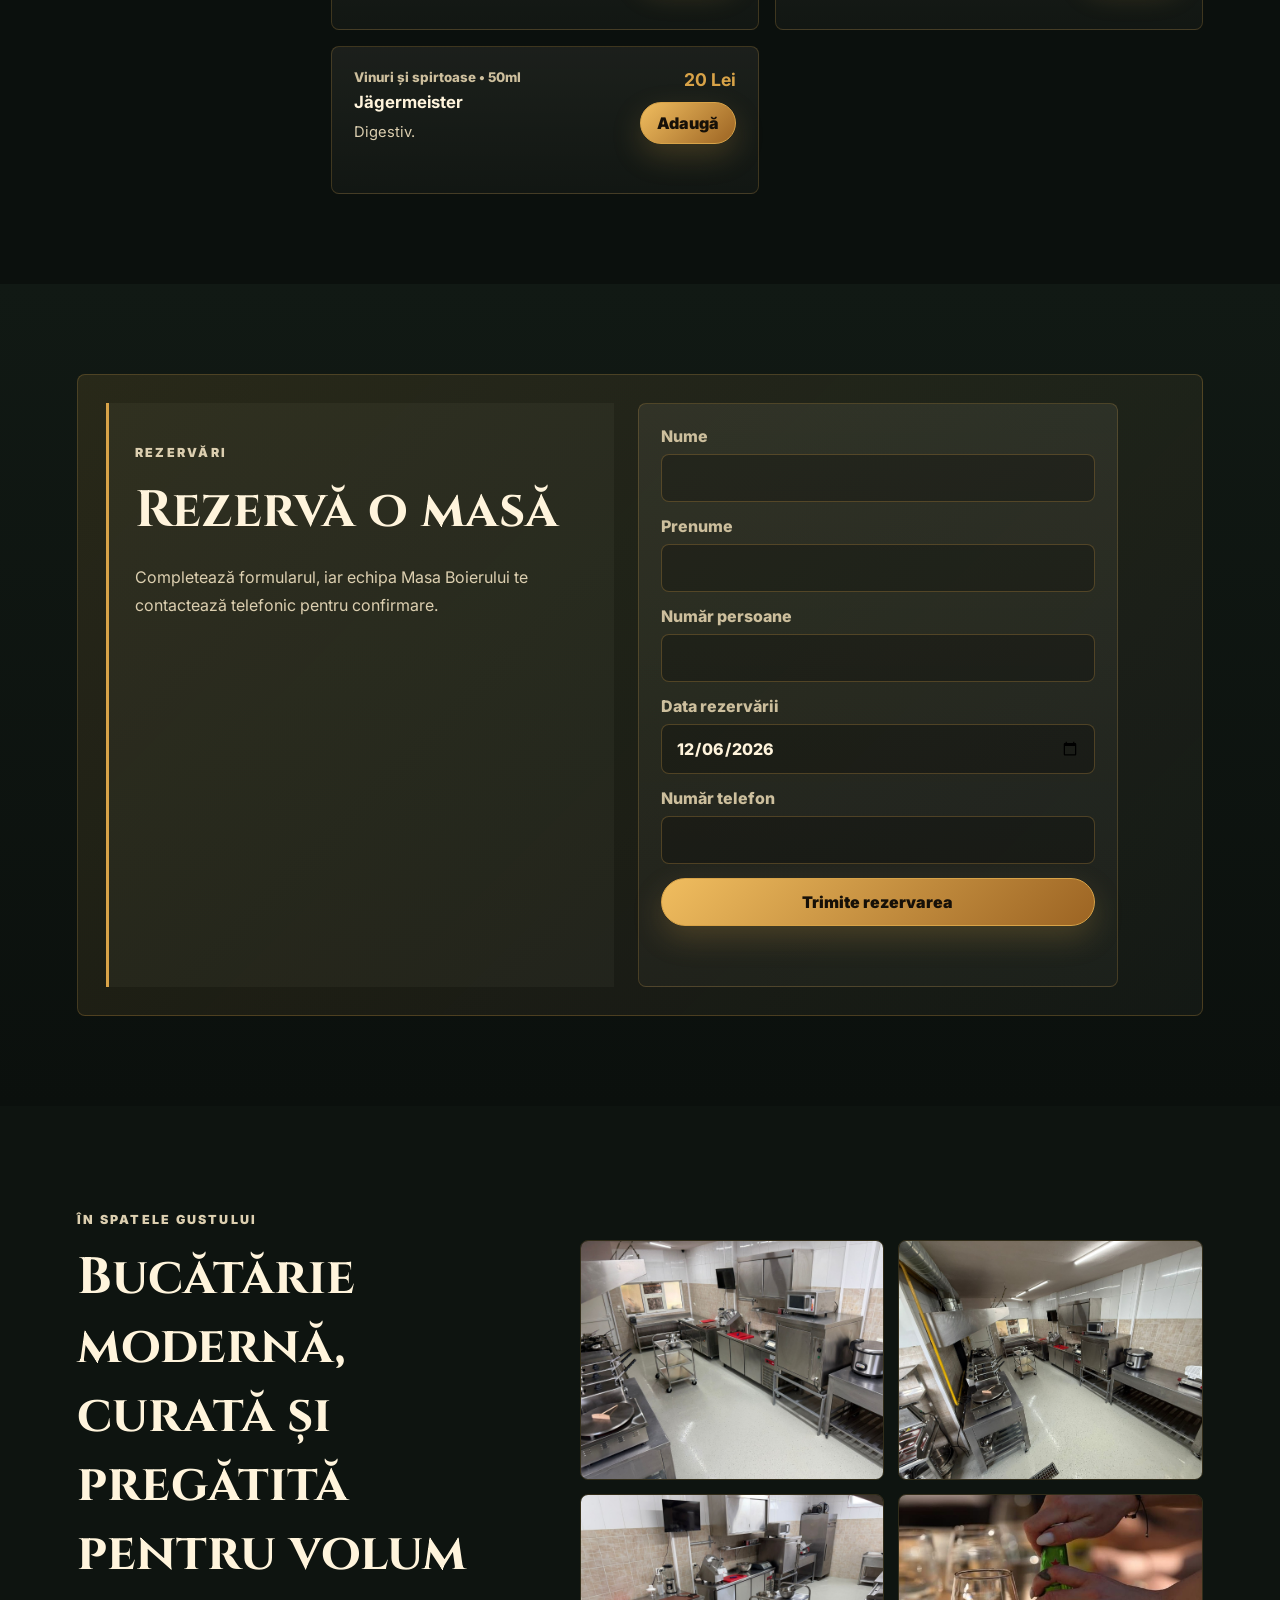
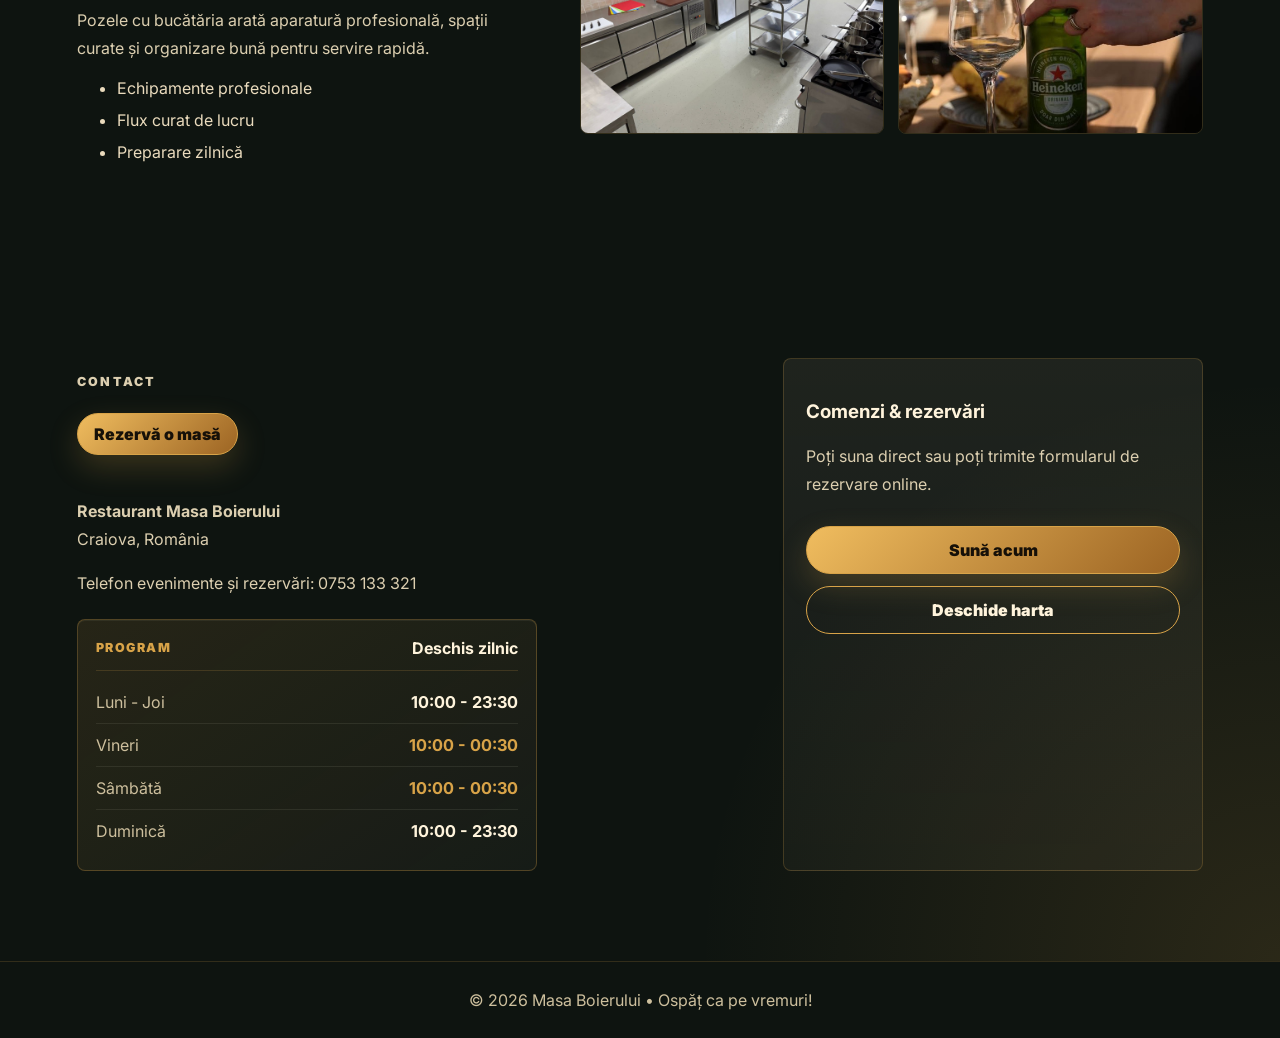
==== commit dc150952: "Fix cart button initialization" ====
--- a/index.html
+++ b/index.html
@@ -238,6 +238,6 @@
 
   <footer>© 2026 Masa Boierului • Ospăț ca pe vremuri!</footer>
   <script src="menu-data.js?v=20260714"></script>
-  <script src="script.js?v=20260714-admin-polish"></script>
+  <script src="script.js?v=20260718-cart-fix"></script>
 </body>
 </html>
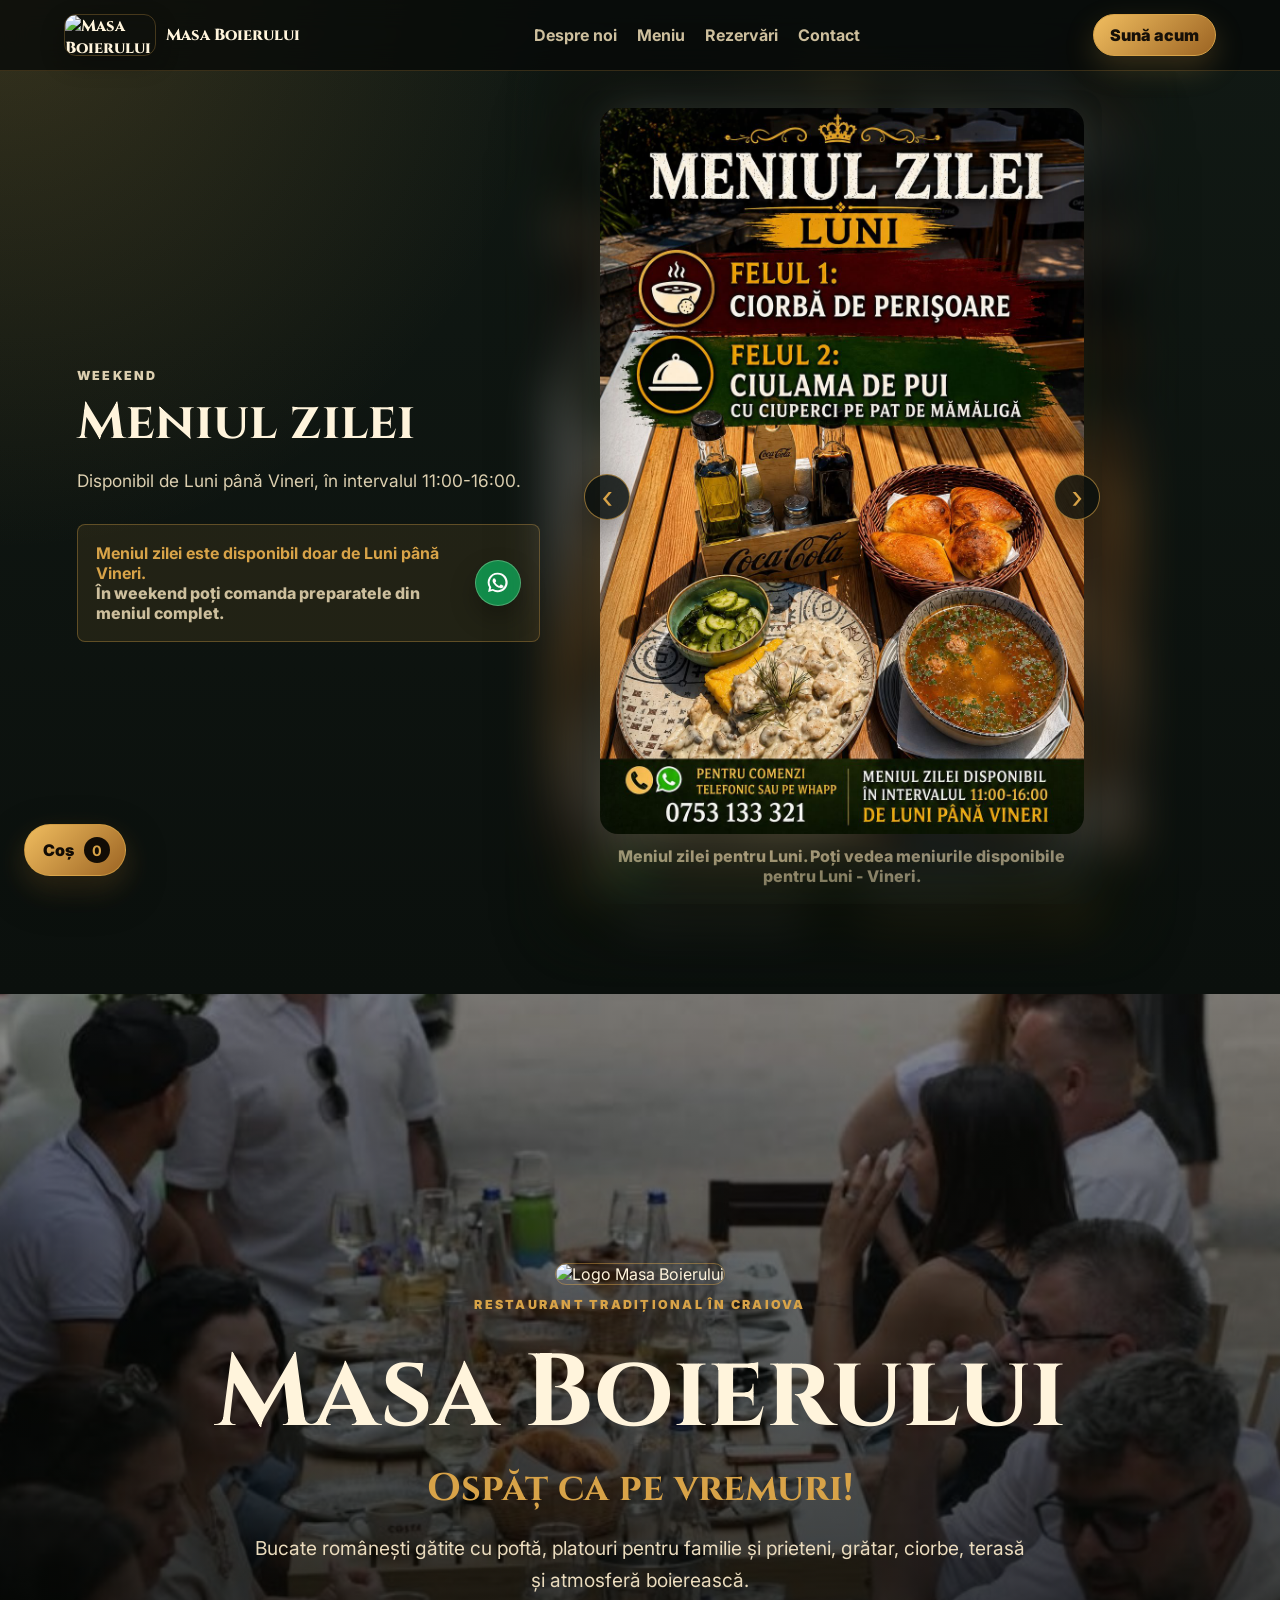
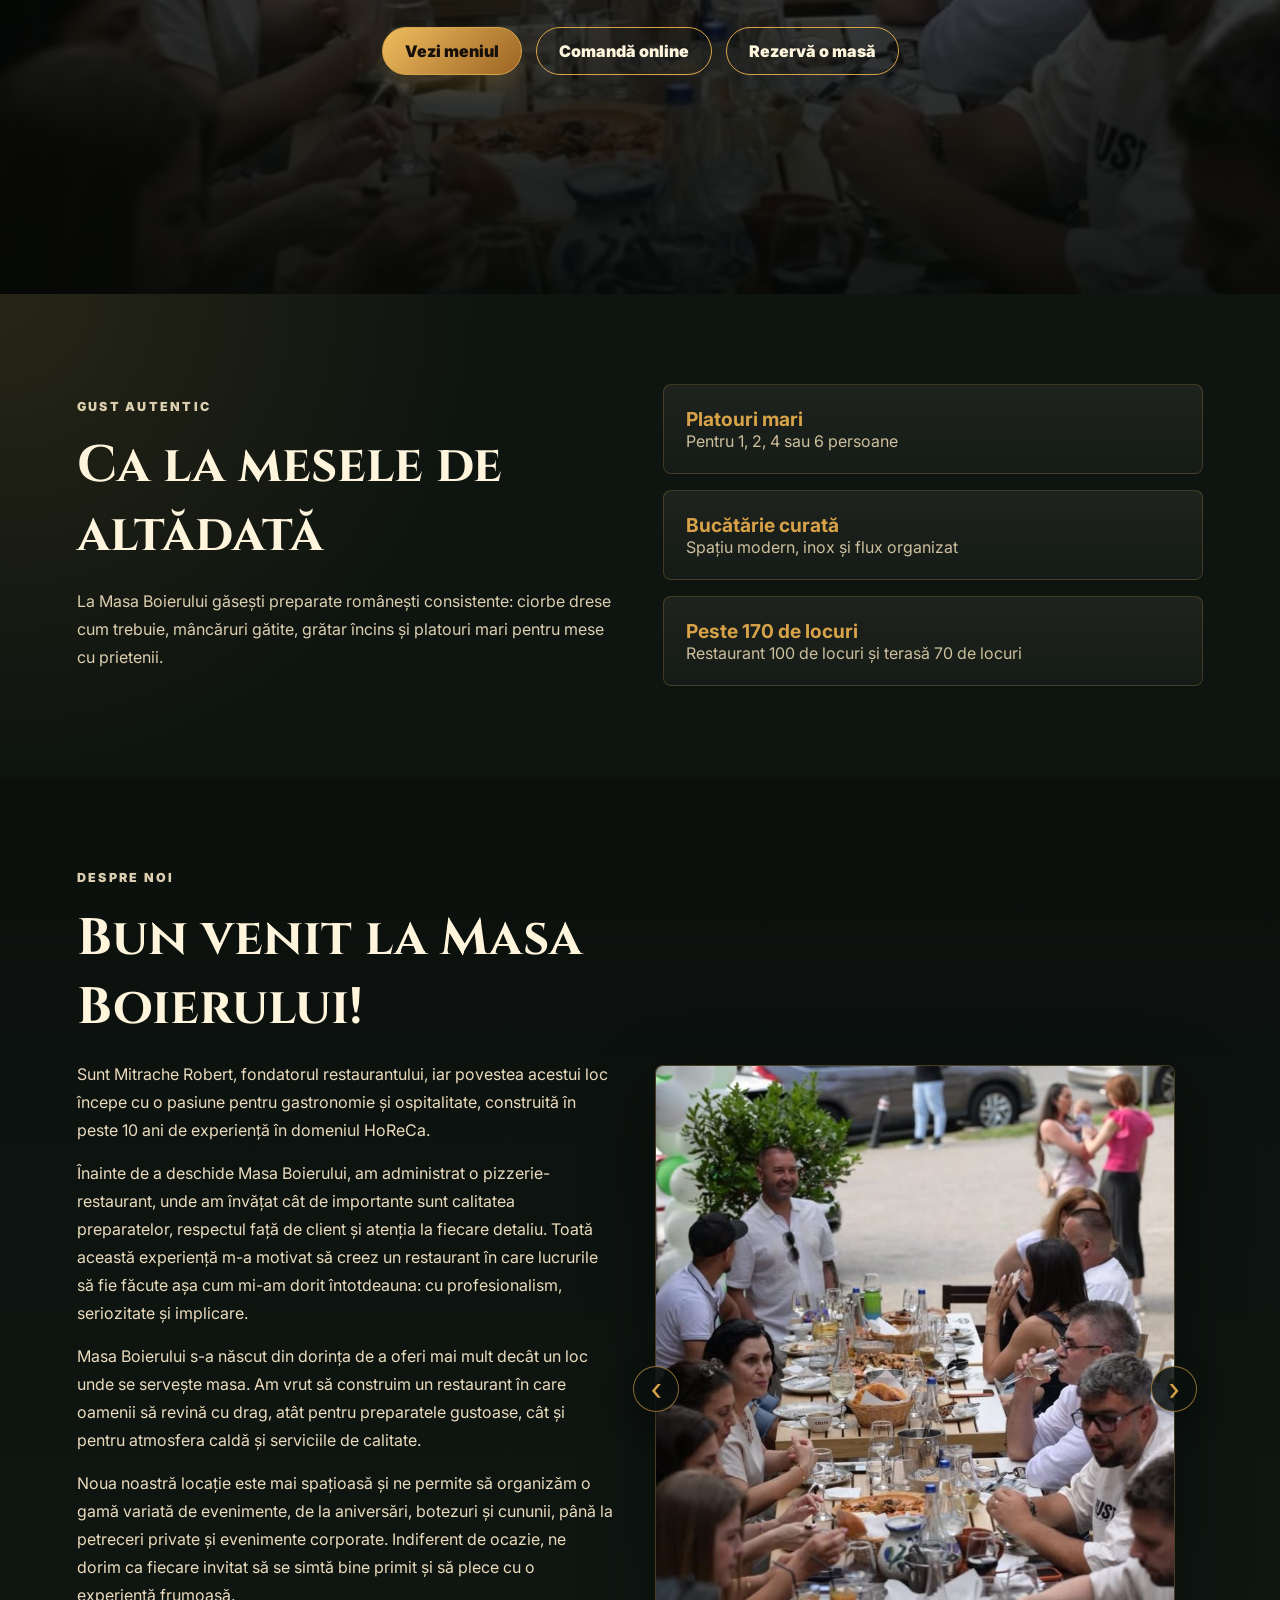
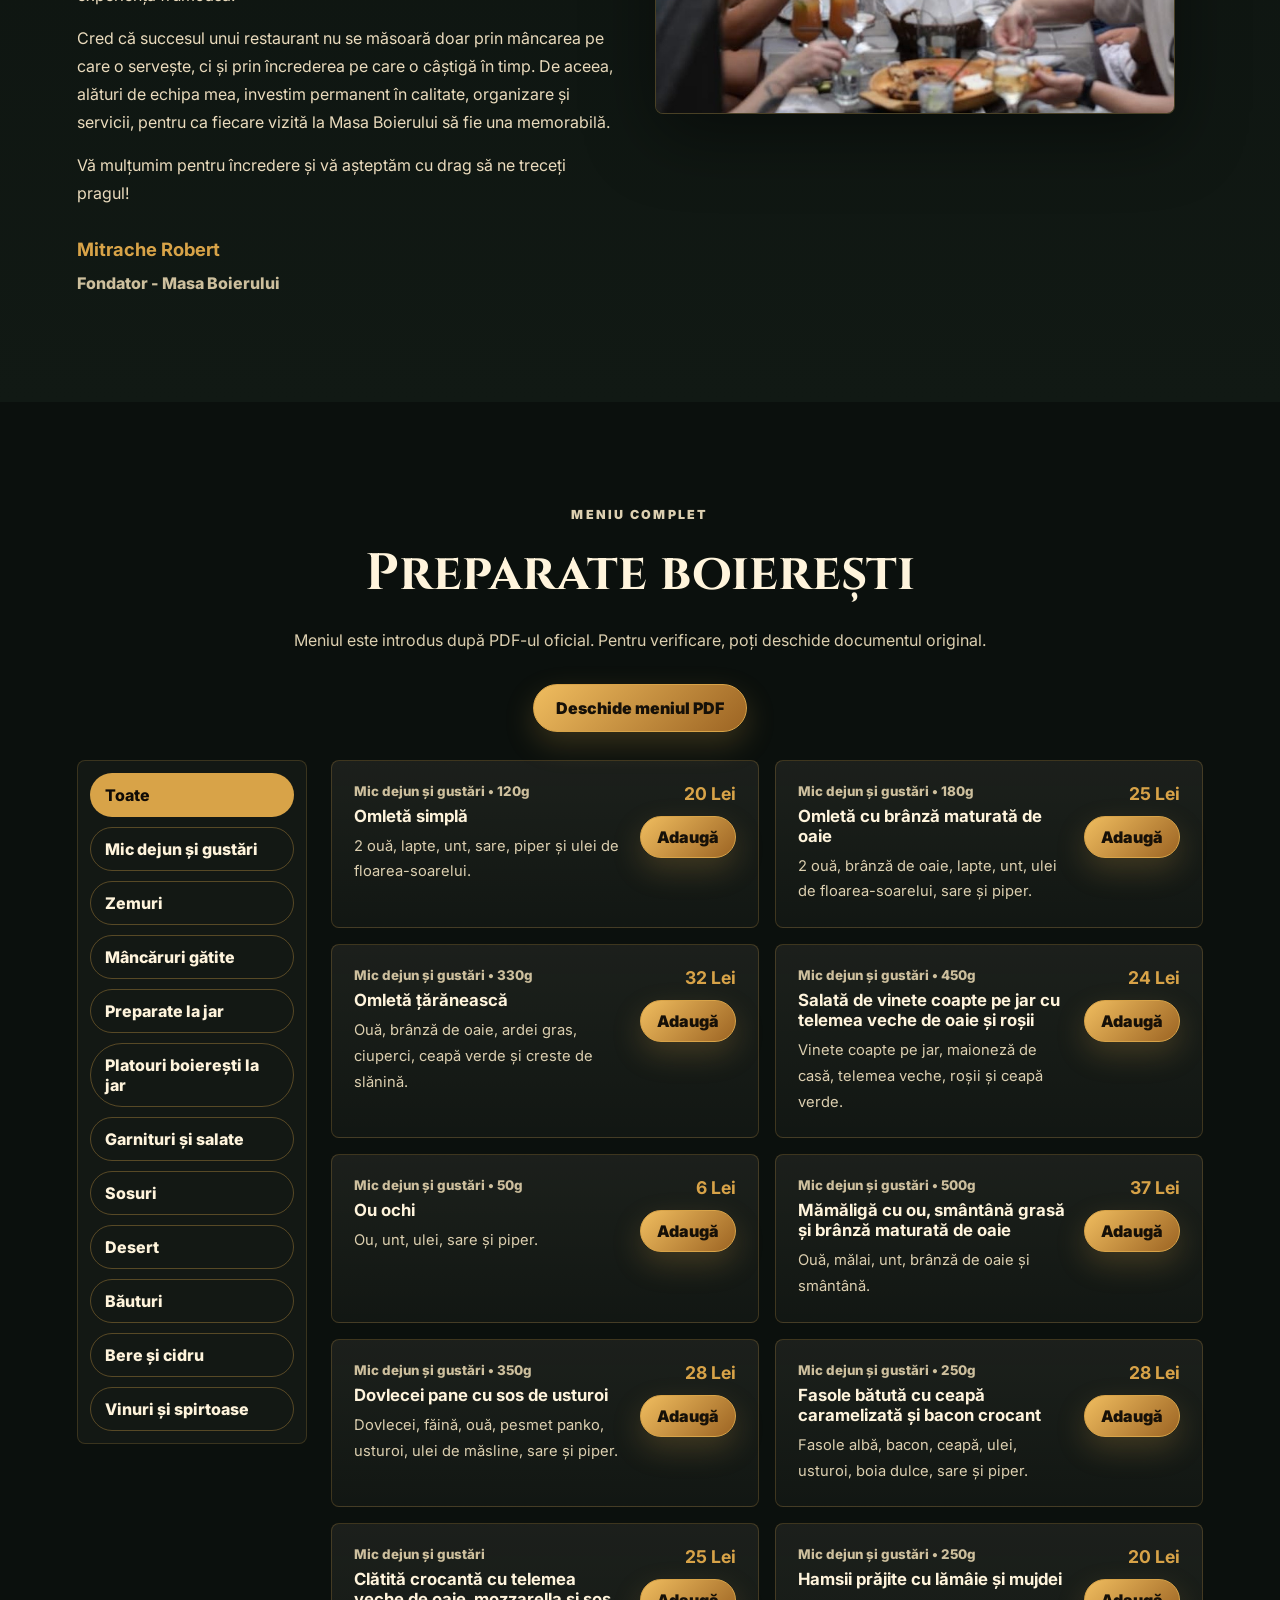
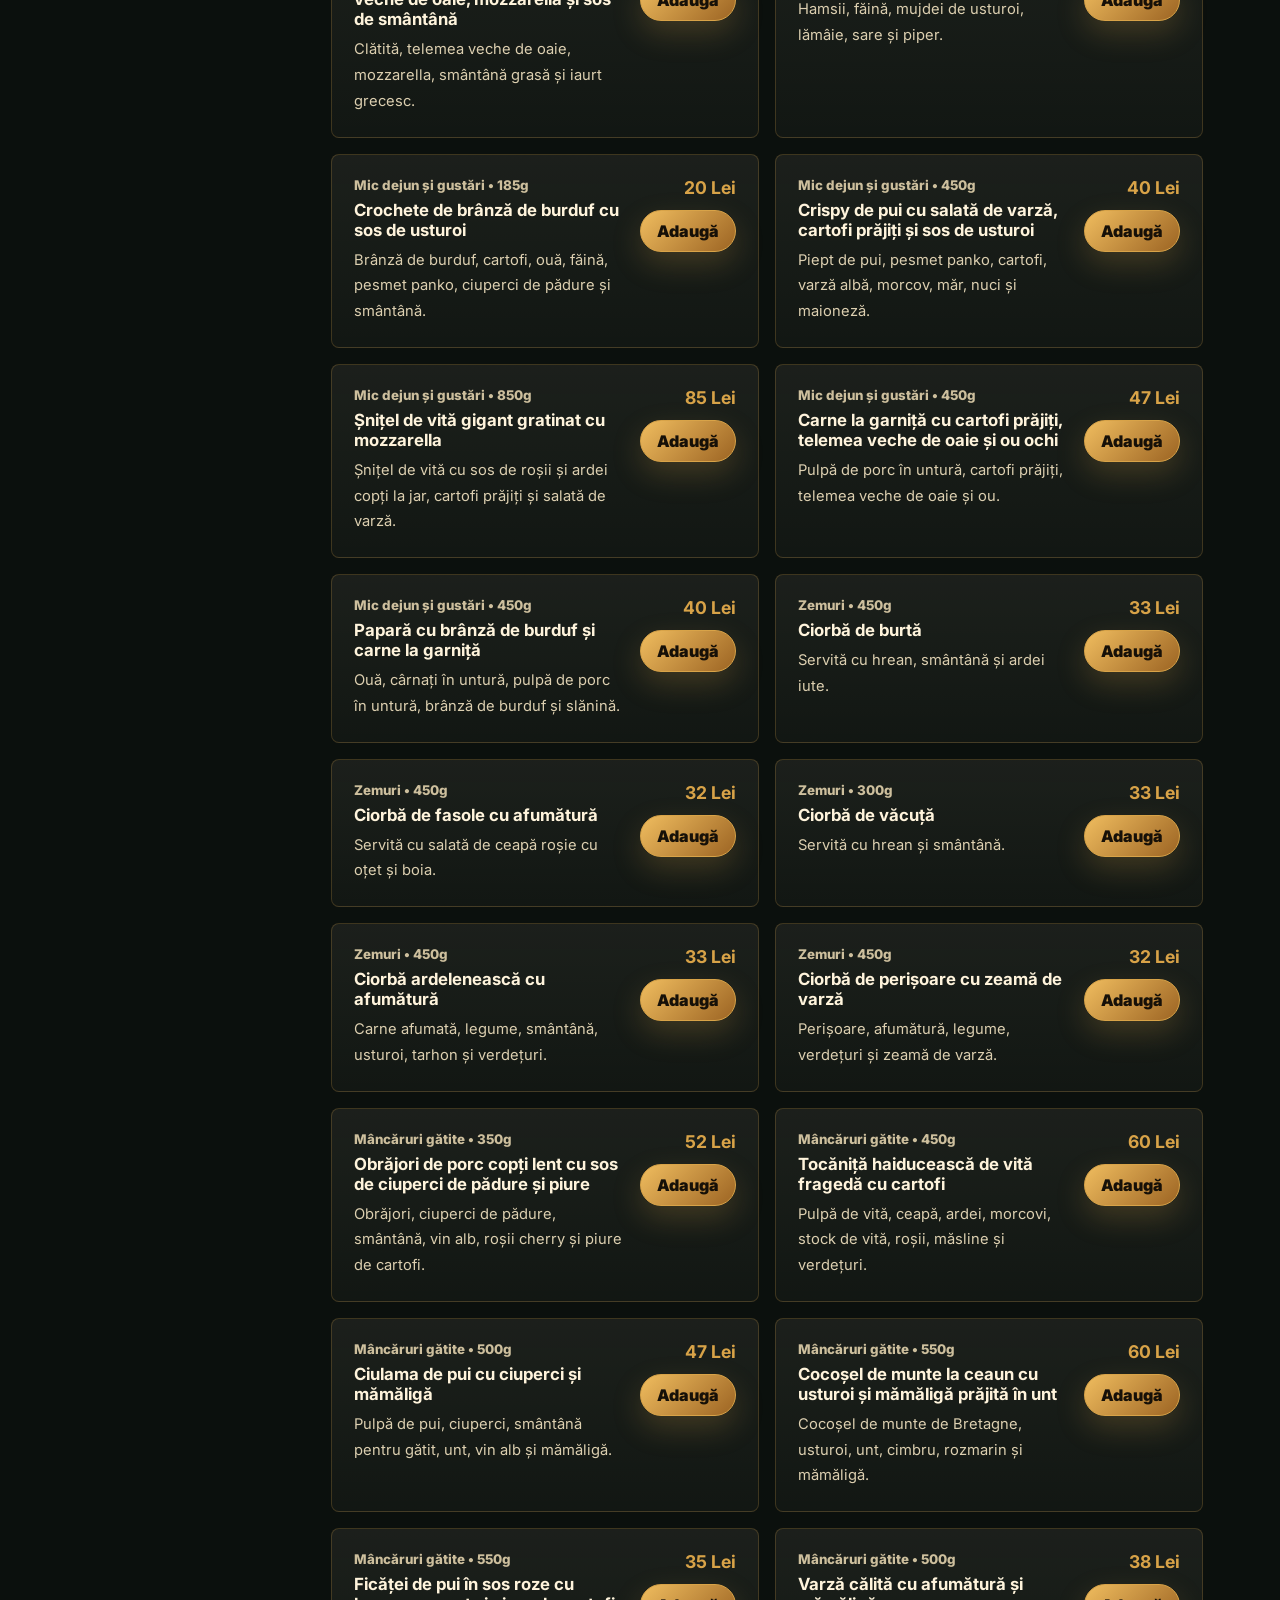
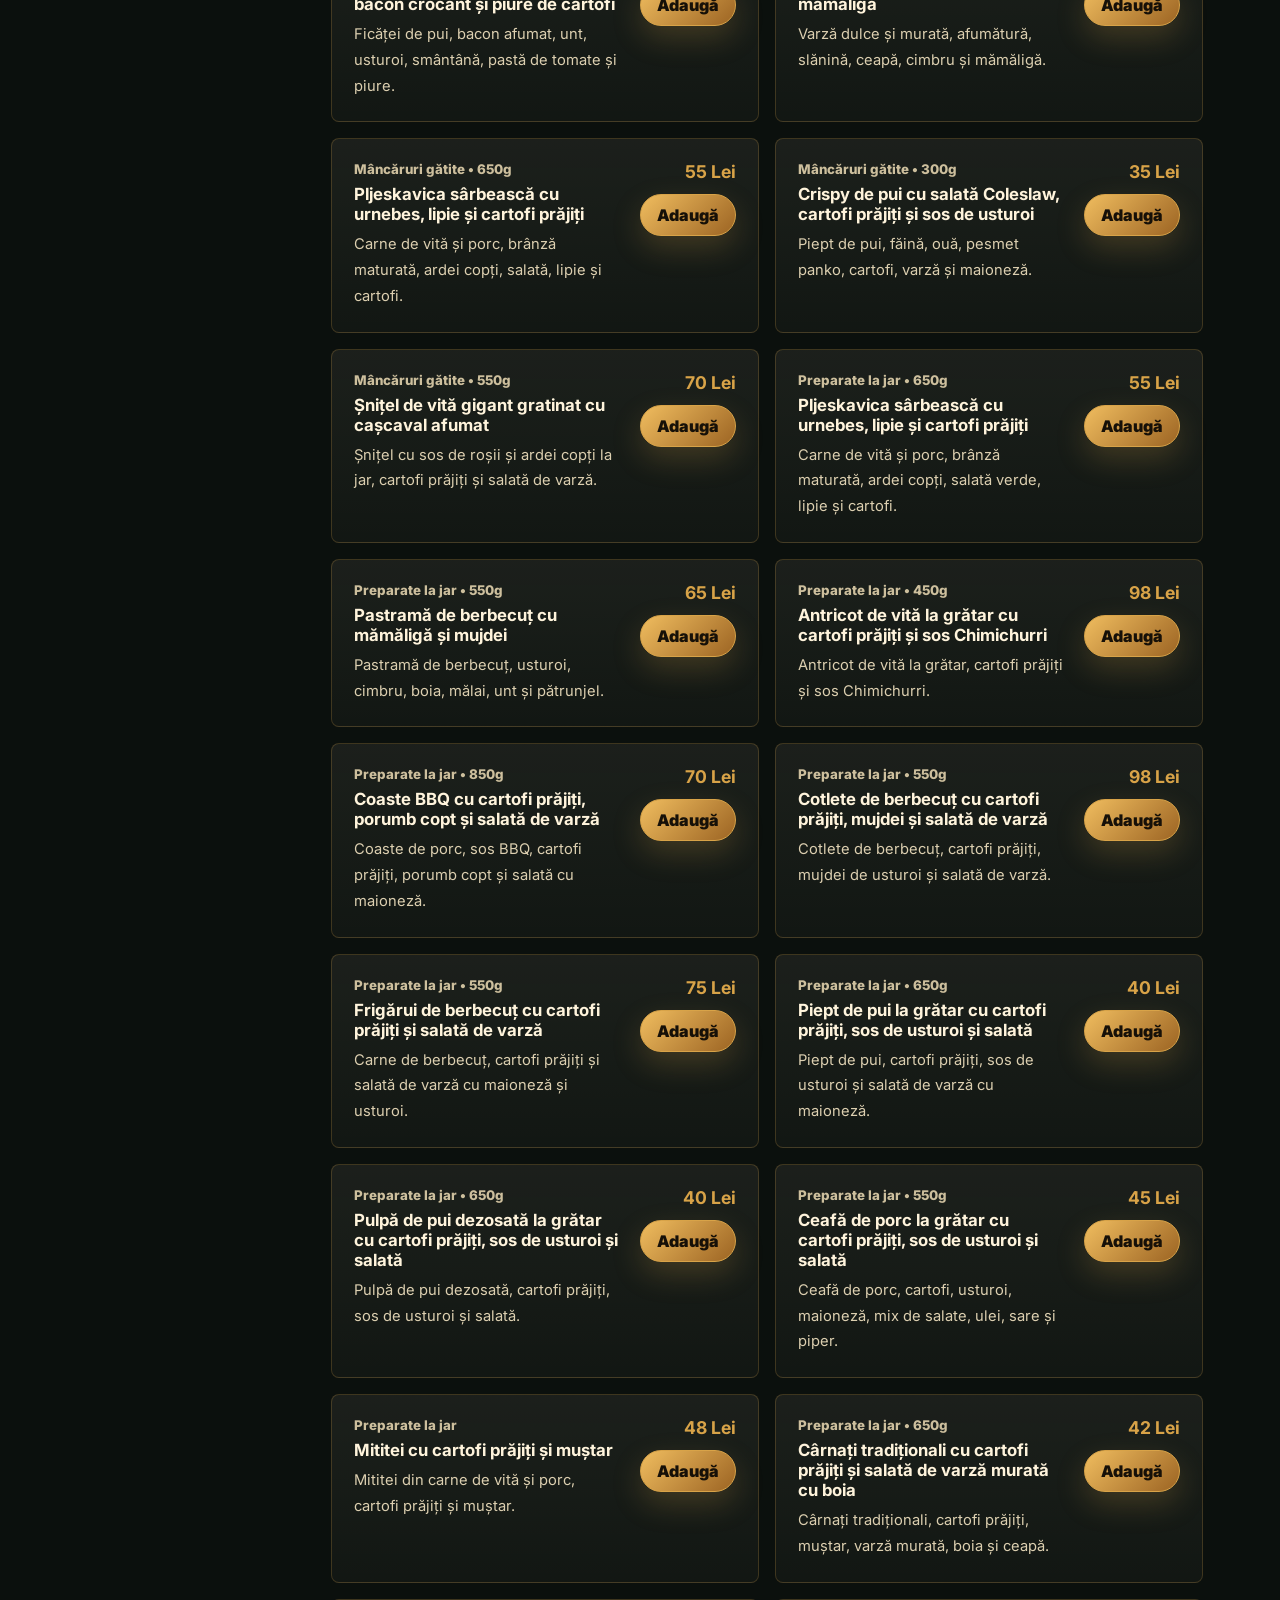
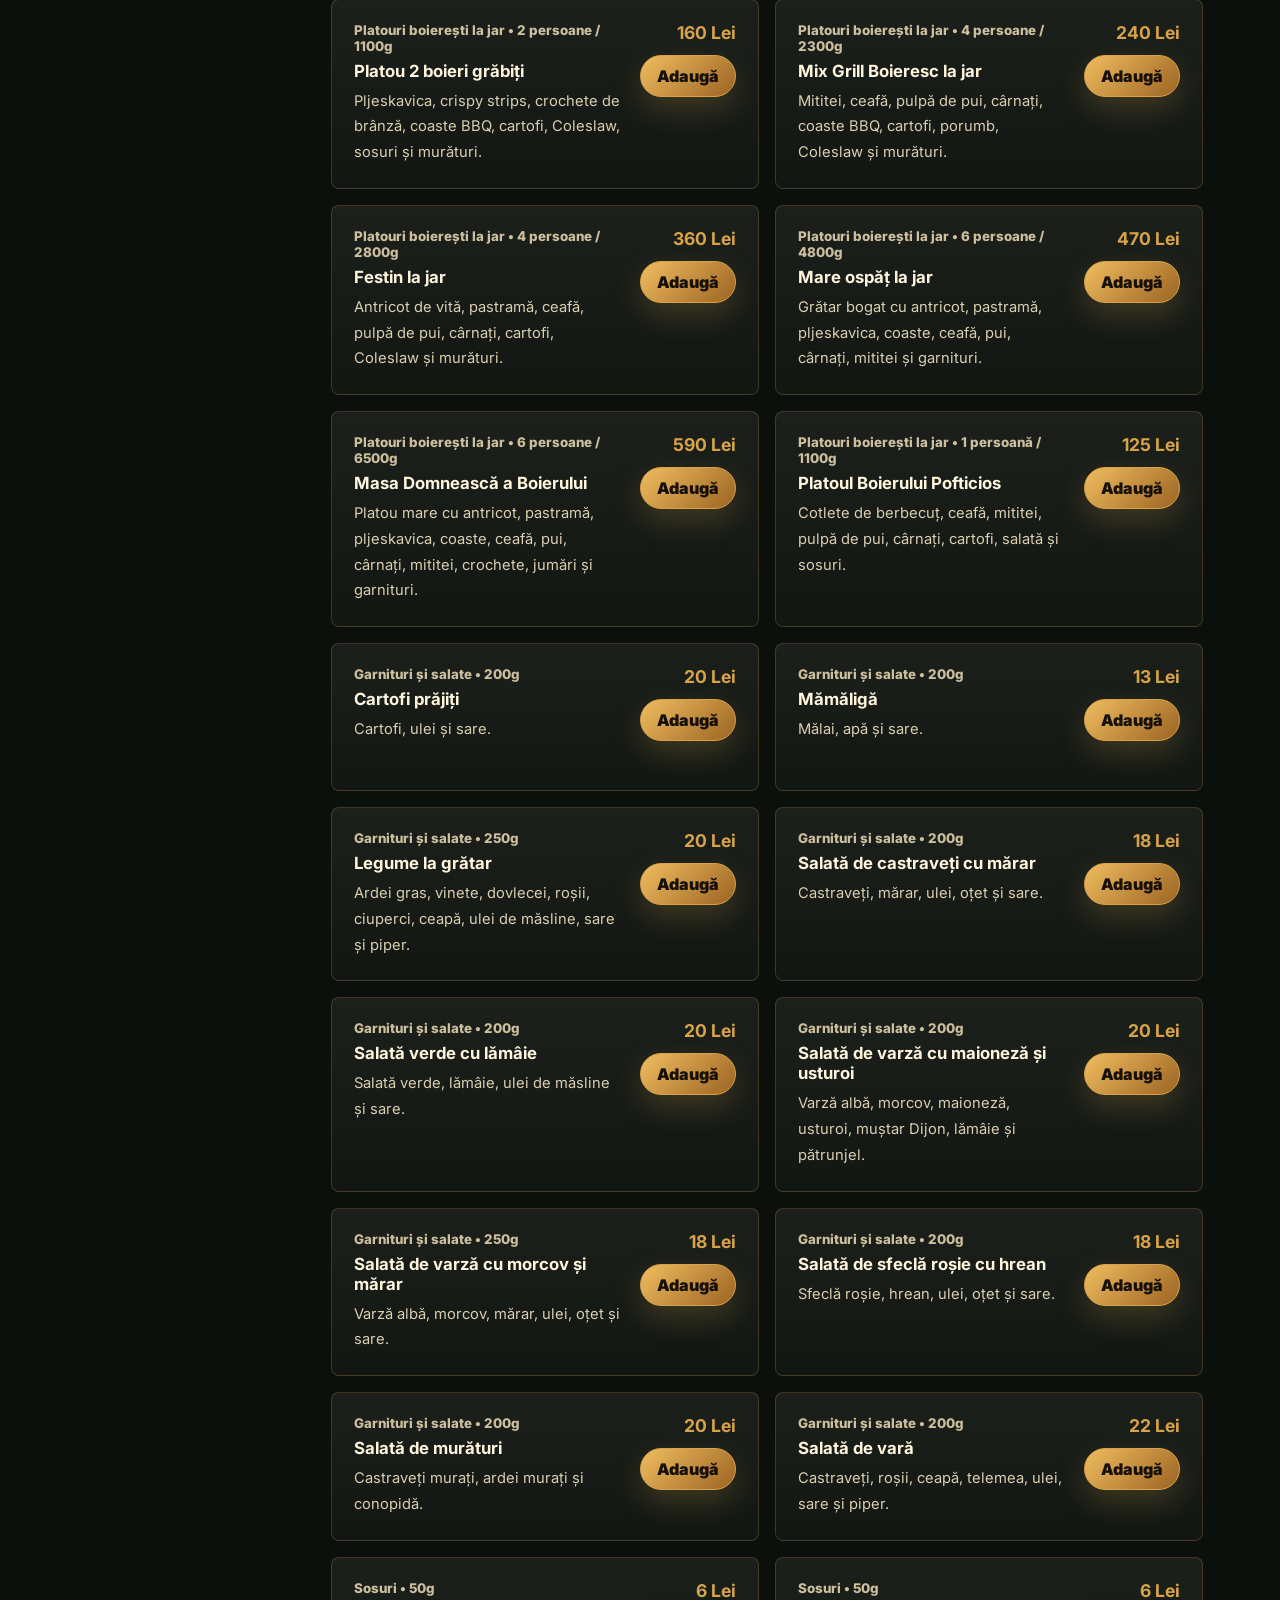
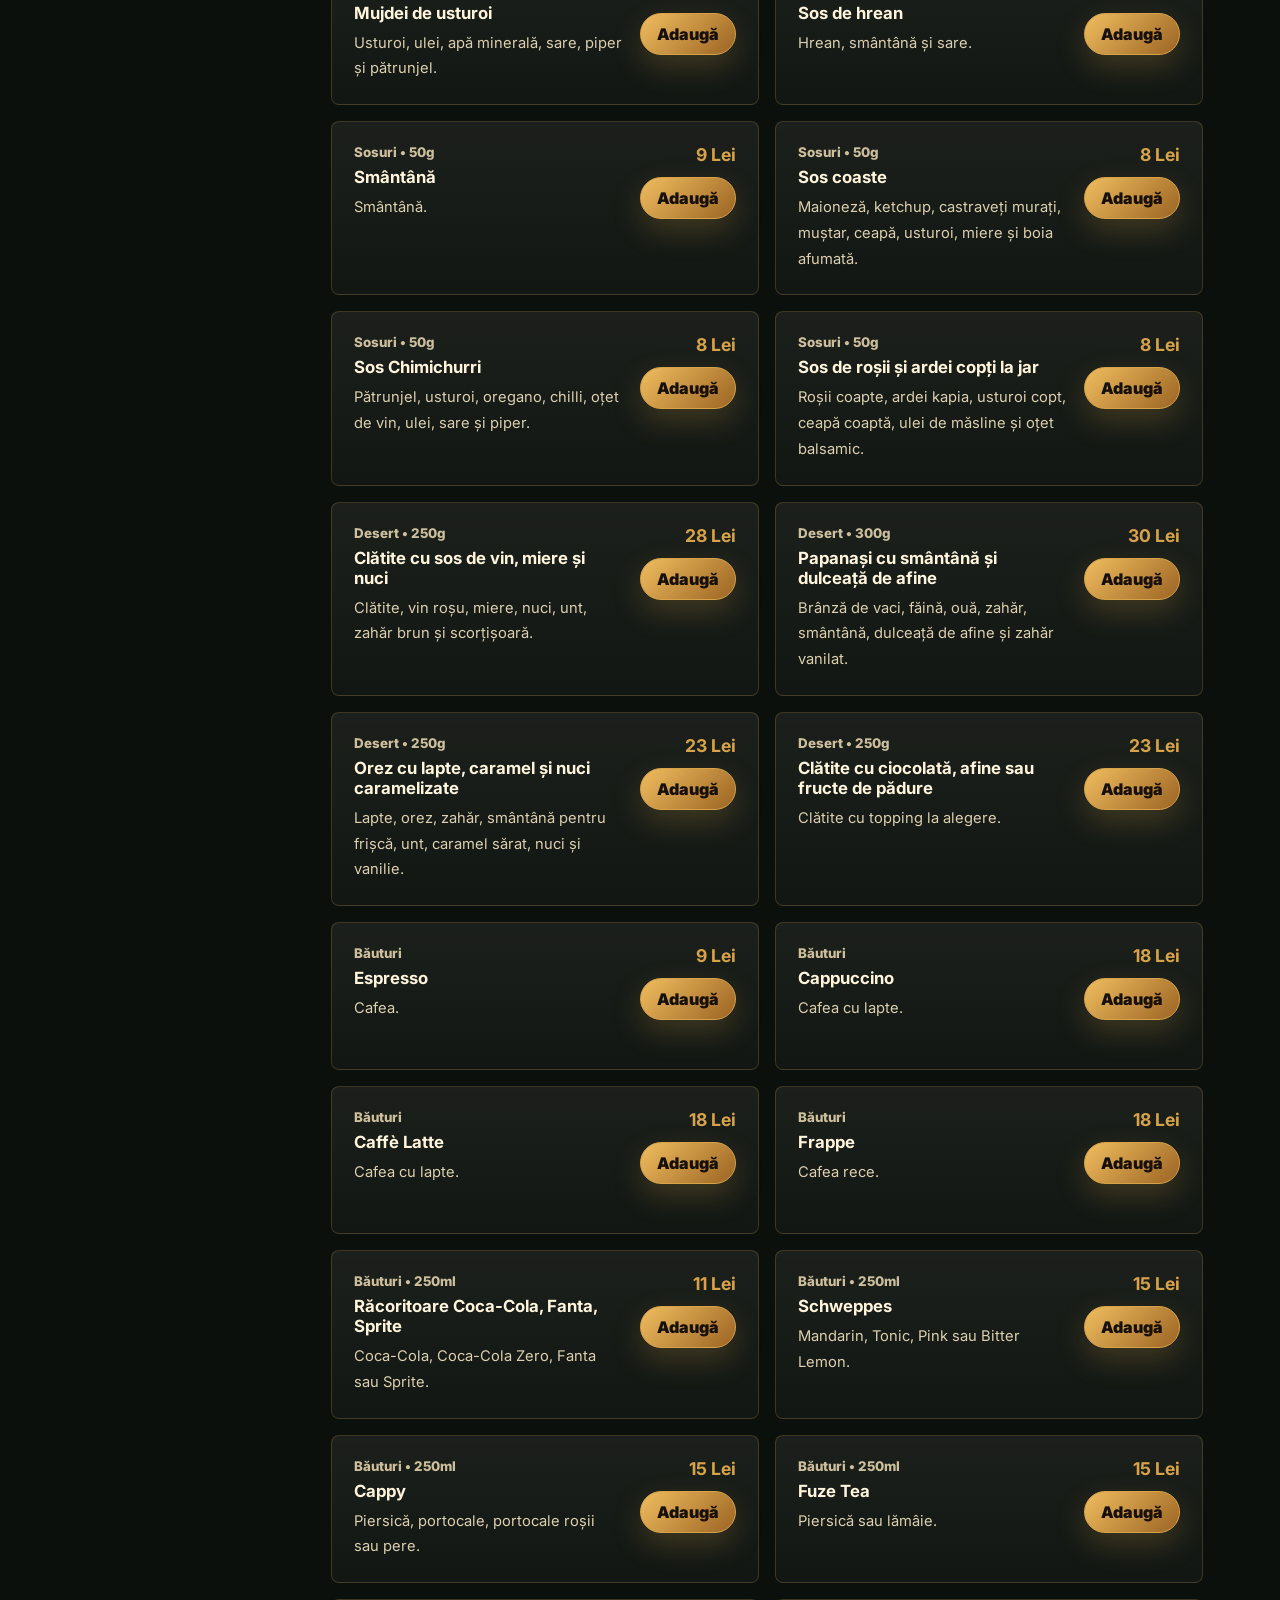
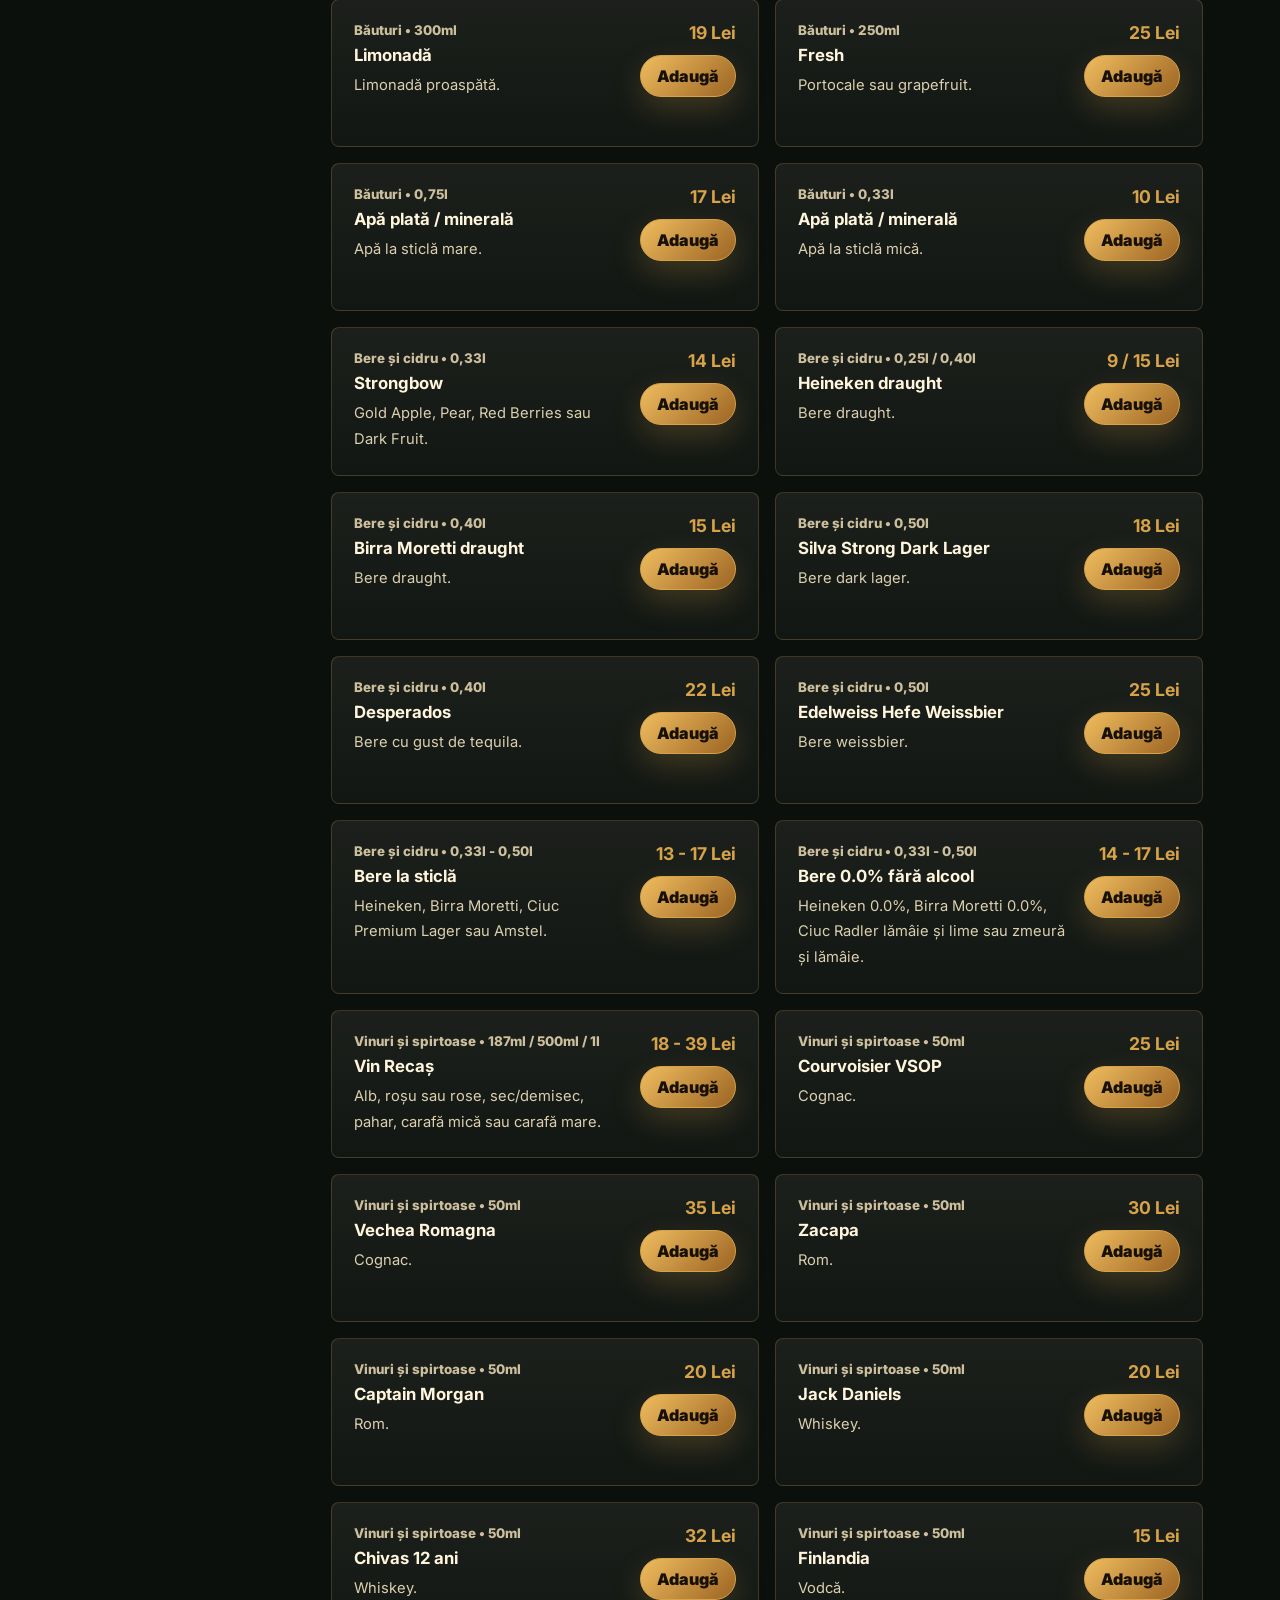
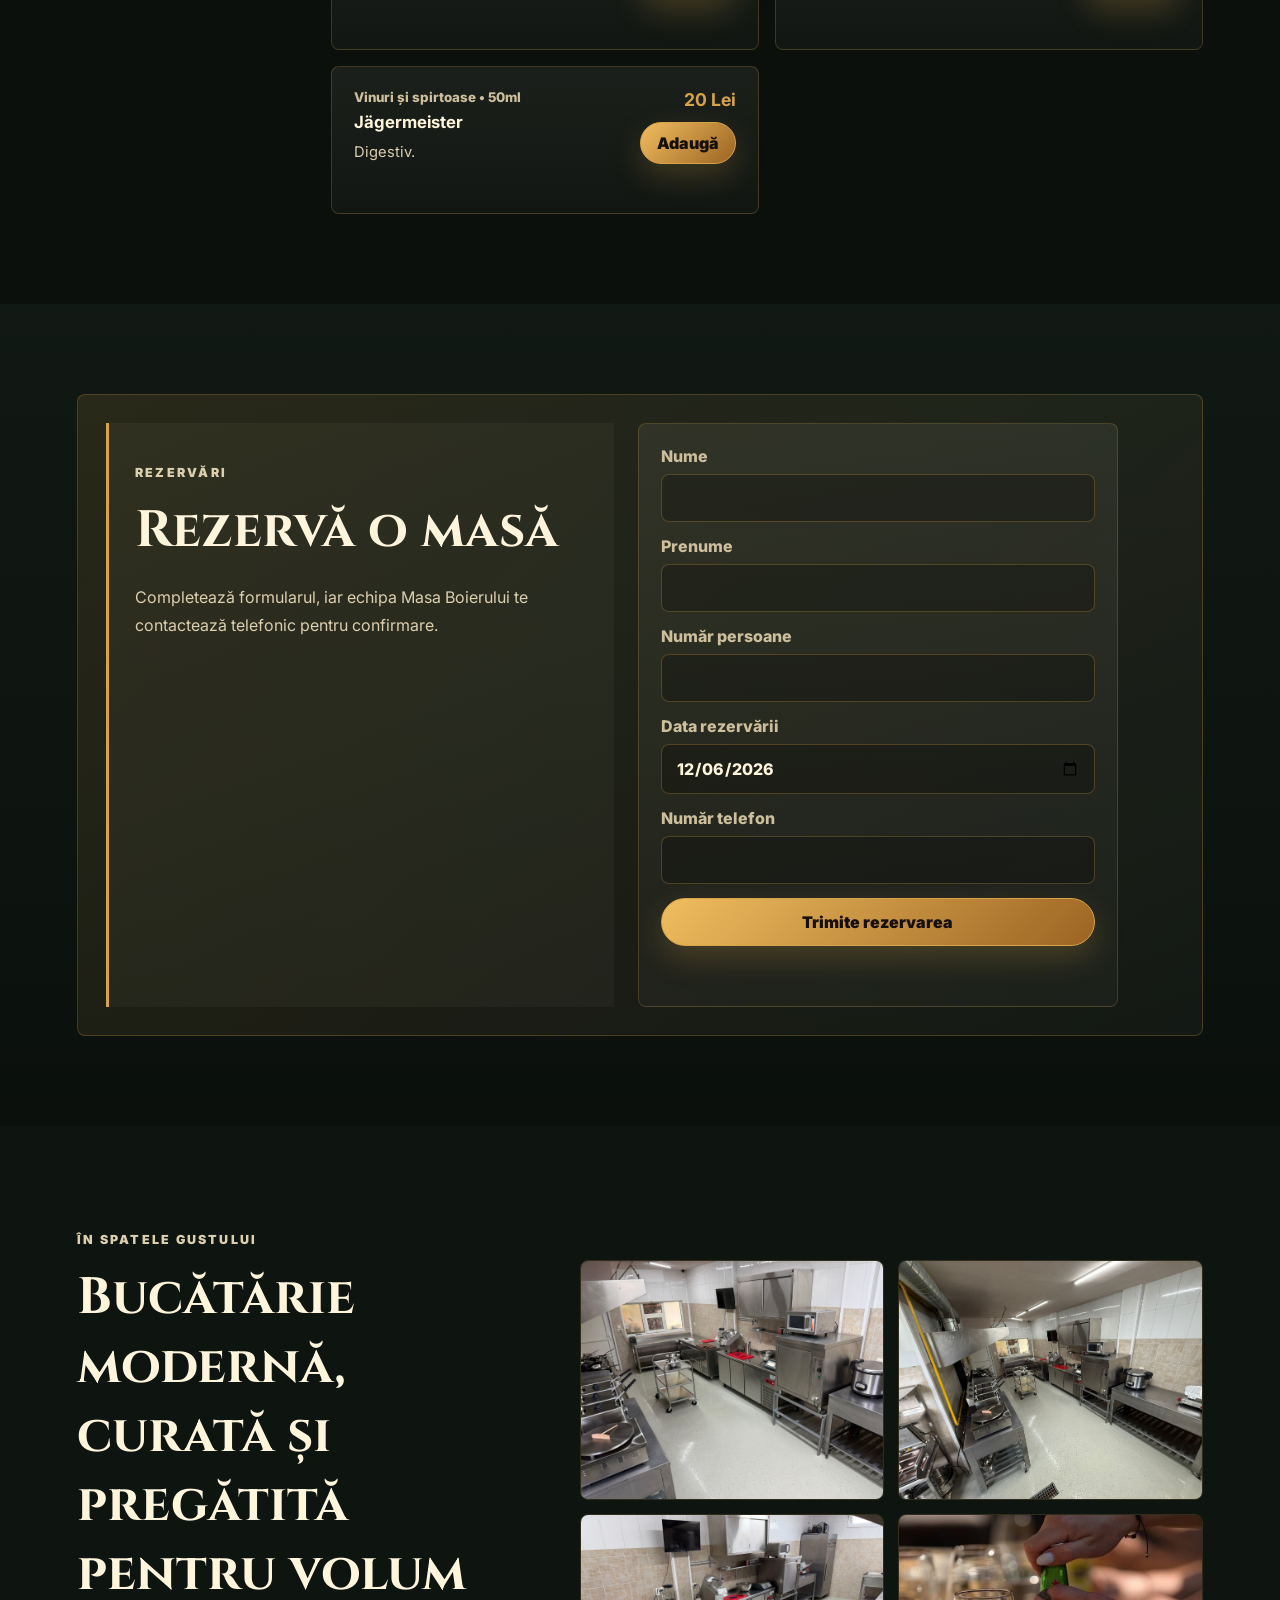
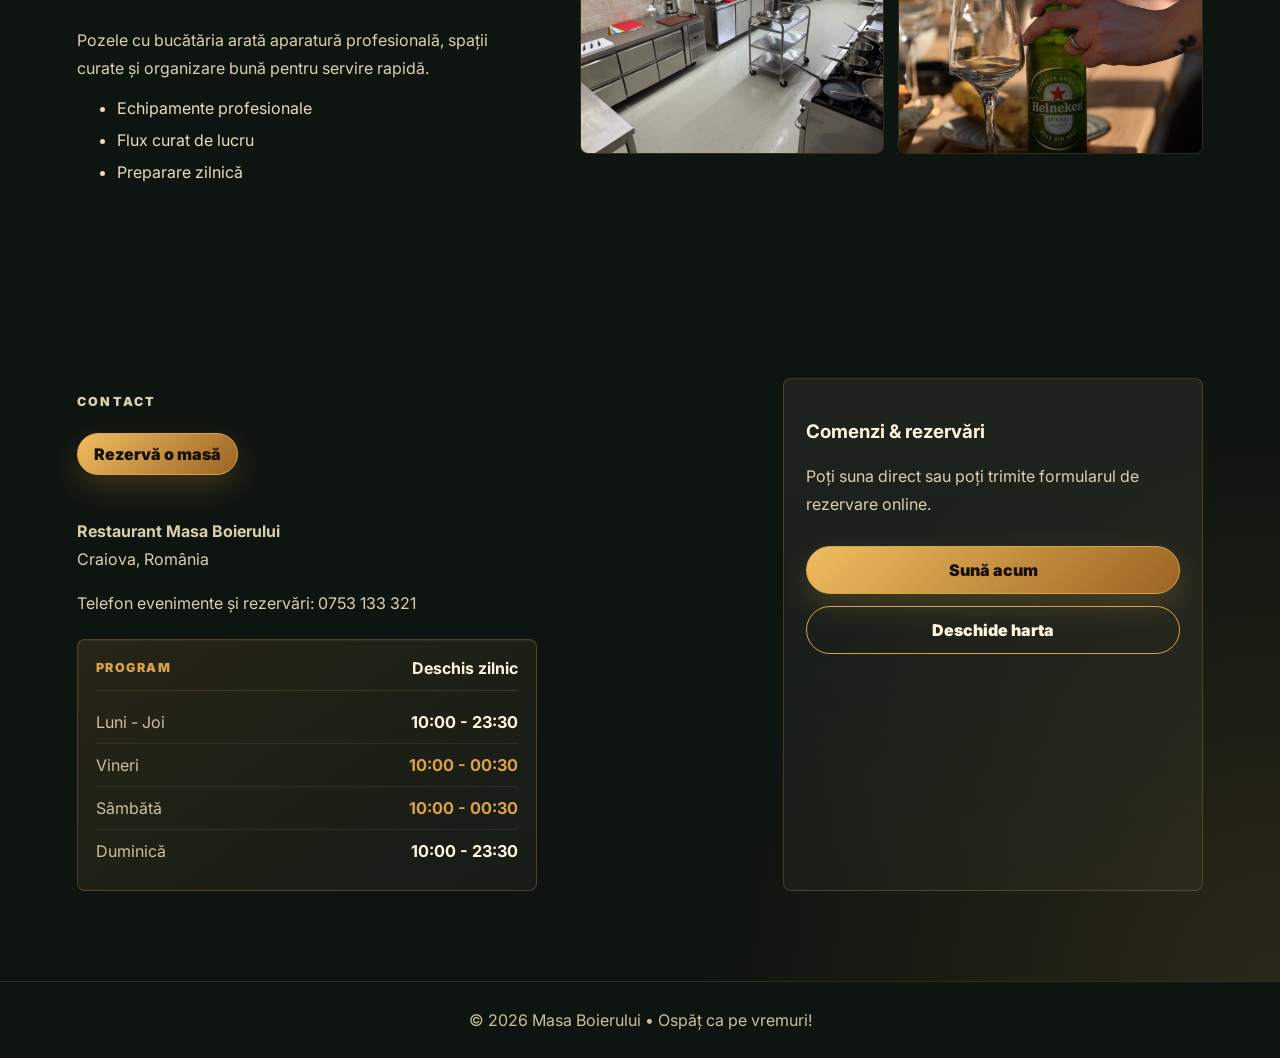
==== commit c412d78f: "Add weekend daily menu carousel" ====
--- a/index.html
+++ b/index.html
@@ -8,7 +8,7 @@
   <link rel="preconnect" href="https://fonts.googleapis.com">
   <link rel="preconnect" href="https://fonts.gstatic.com" crossorigin>
   <link href="https://fonts.googleapis.com/css2?family=Cinzel:wght@600;700;800&family=Inter:wght@400;500;600;700;800&display=swap" rel="stylesheet">
-  <link rel="stylesheet" href="style.css?v=20260714-admin-polish" />
+  <link rel="stylesheet" href="style.css?v=20260718-weekend-menu-carousel" />
 </head>
 <body>
   <header class="nav">
@@ -108,7 +108,9 @@
         </div>
       </div>
       <figure class="daily-menu-media">
+        <button class="daily-menu-carousel-btn daily-menu-prev hidden" type="button" id="dailyMenuPrev" aria-label="Meniul zilei anterior">‹</button>
         <img id="dailyMenuImage" src="assets/meniu-zilei-marti.jpg" alt="Meniul zilei Masa Boierului">
+        <button class="daily-menu-carousel-btn daily-menu-next hidden" type="button" id="dailyMenuNext" aria-label="Meniul zilei următor">›</button>
         <figcaption id="dailyMenuCaption">Meniul zilei disponibil astăzi</figcaption>
       </figure>
     </section>
@@ -238,6 +240,6 @@
 
   <footer>© 2026 Masa Boierului • Ospăț ca pe vremuri!</footer>
   <script src="menu-data.js?v=20260714"></script>
-  <script src="script.js?v=20260718-cart-fix"></script>
+  <script src="script.js?v=20260718-weekend-menu-carousel"></script>
 </body>
 </html>
--- a/style.css
+++ b/style.css
@@ -49,6 +49,10 @@
 .daily-menu-media::after { content: ""; position: absolute; inset: 0; z-index: 1; border-radius: 22px; pointer-events: none; box-shadow: inset 0 0 70px rgba(11, 16, 13, .62), 0 24px 90px rgba(0, 0, 0, .42); }
 .daily-menu-media img { position: relative; z-index: 1; display: block; width: 100%; max-height: calc(100vh - 170px); object-fit: contain; border: 0; border-radius: 18px; background: transparent; box-shadow: none; }
 .daily-menu-media figcaption { margin-top: 12px; color: var(--muted); font-weight: 800; text-align: center; }
+.daily-menu-carousel-btn { position: absolute; z-index: 3; top: 50%; transform: translateY(-50%); width: 46px; height: 46px; border: 1px solid rgba(216, 163, 72, .62); border-radius: 50%; background: rgba(10, 16, 13, .86); color: var(--gold); font-size: 2rem; line-height: 1; cursor: pointer; box-shadow: 0 12px 30px rgba(0, 0, 0, .32); }
+.daily-menu-prev { left: 2px; }
+.daily-menu-next { right: 2px; }
+.daily-menu-carousel-btn:hover { background: rgba(216, 163, 72, .18); }
 
 .hero { min-height: 100vh; position: relative; display: grid; place-items: center; text-align: center; overflow: hidden; }
 .hero-bg { position: absolute; inset: 0; background: linear-gradient(rgba(5, 8, 6, .45), rgba(5, 8, 6, .93)), url('assets/62937.jpg') center/cover no-repeat; transform: scale(1.02); }
@@ -307,6 +311,9 @@
   .daily-menu-media::after { border-radius: 16px; box-shadow: inset 0 0 36px rgba(11, 16, 13, .5), 0 18px 54px rgba(0, 0, 0, .34); }
   .daily-menu-media img { max-height: 560px; border-radius: 14px; }
   .daily-menu-media figcaption { margin-top: 8px; font-size: .86rem; }
+  .daily-menu-carousel-btn { width: 40px; height: 40px; font-size: 1.7rem; }
+  .daily-menu-prev { left: 10px; }
+  .daily-menu-next { right: 10px; }
   .tabs { position: sticky; top: 63px; z-index: 18; flex-direction: row; max-height: none; overflow-x: auto; padding: 10px 0; border-width: 1px 0; border-radius: 0; background: rgba(11, 16, 13, .95); backdrop-filter: blur(12px); }
   .tabs button { flex: 0 0 auto; text-align: center; white-space: nowrap; }
   .menu-grid, .admin-stats, .admin-menu-items { grid-template-columns: 1fr; }
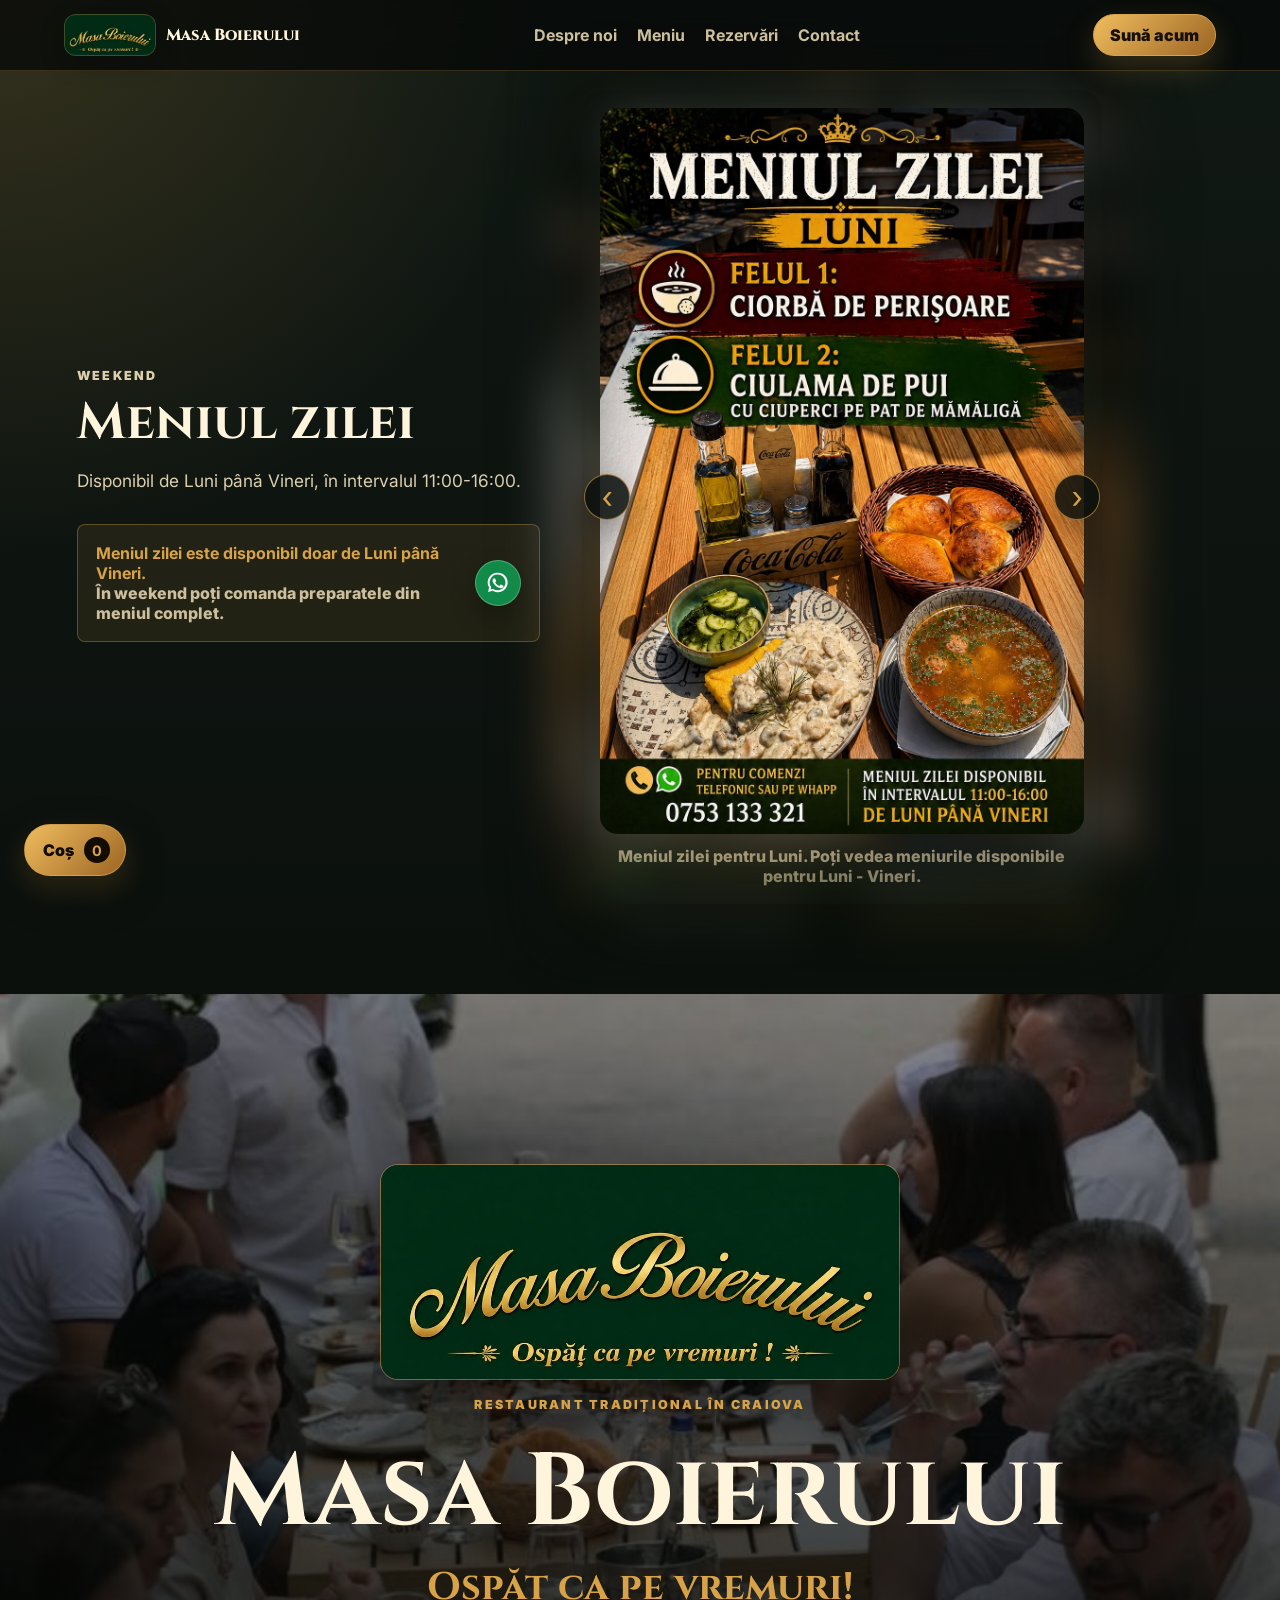
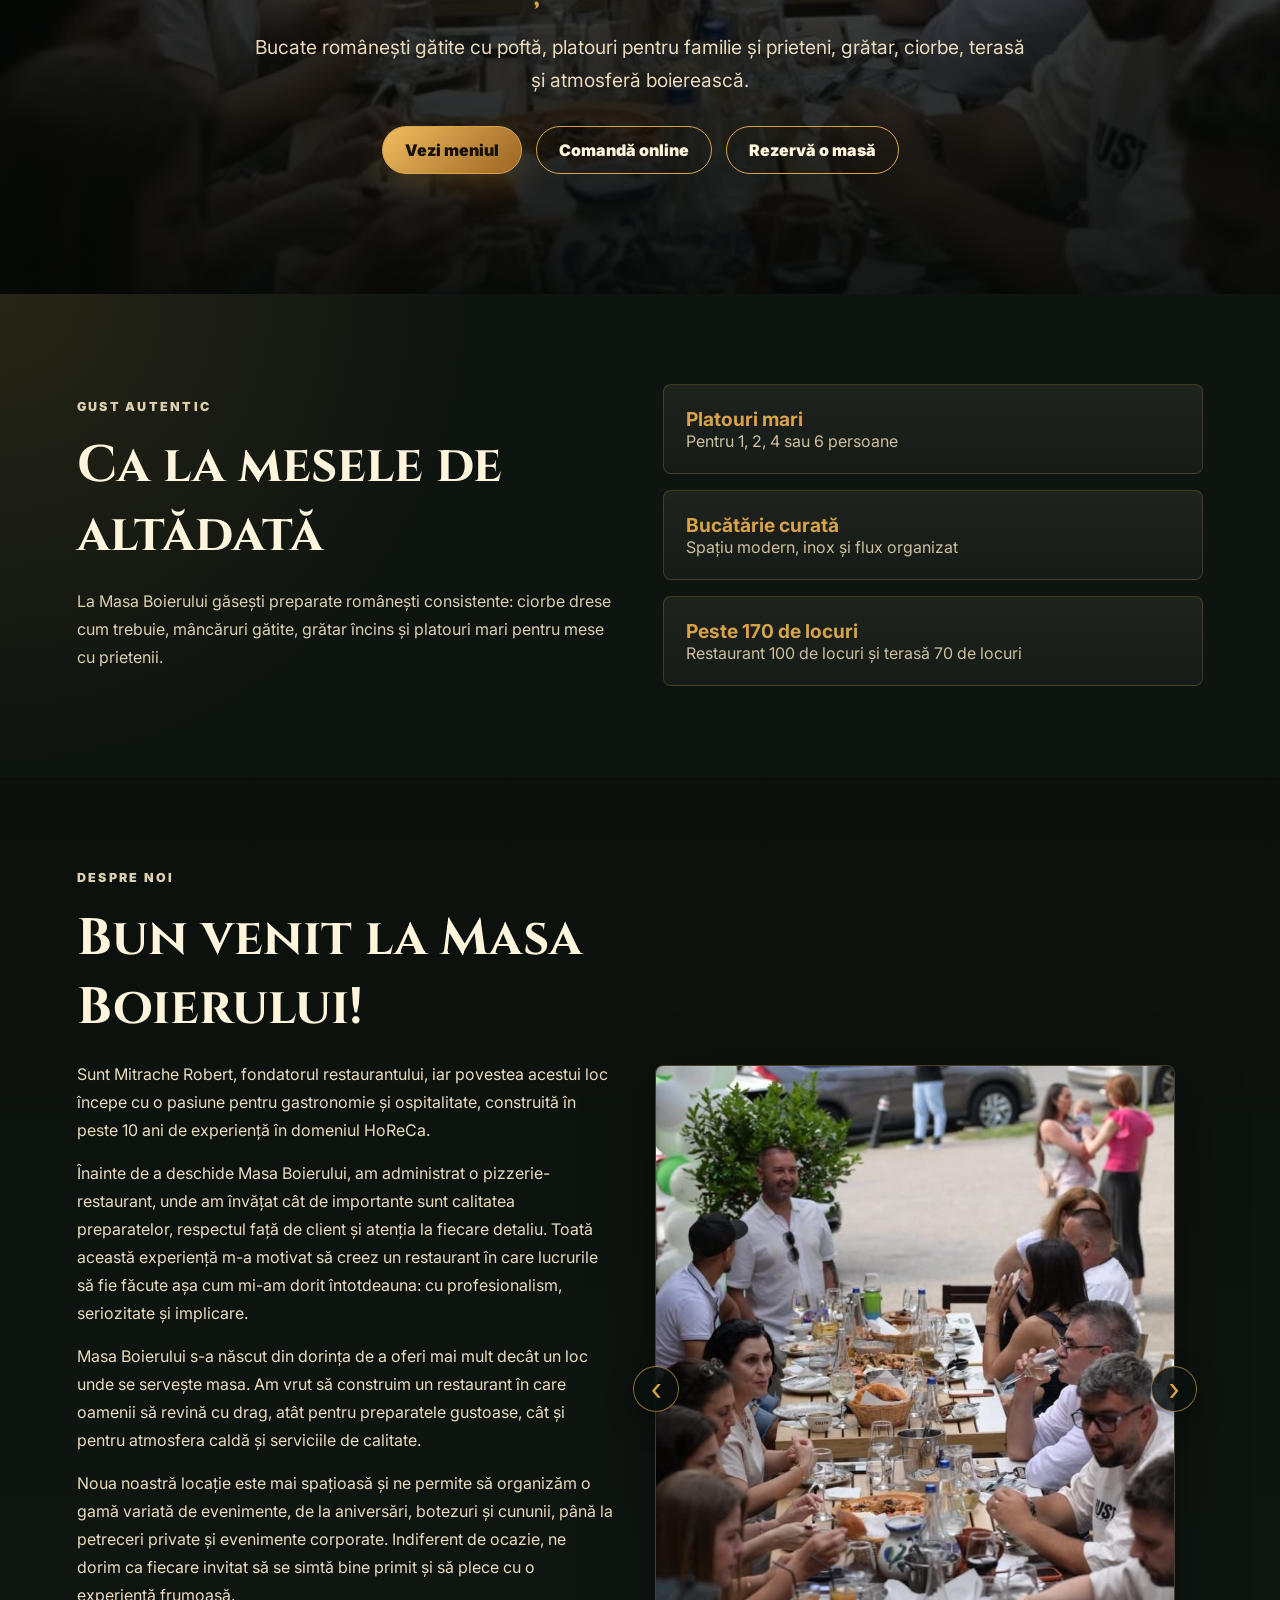
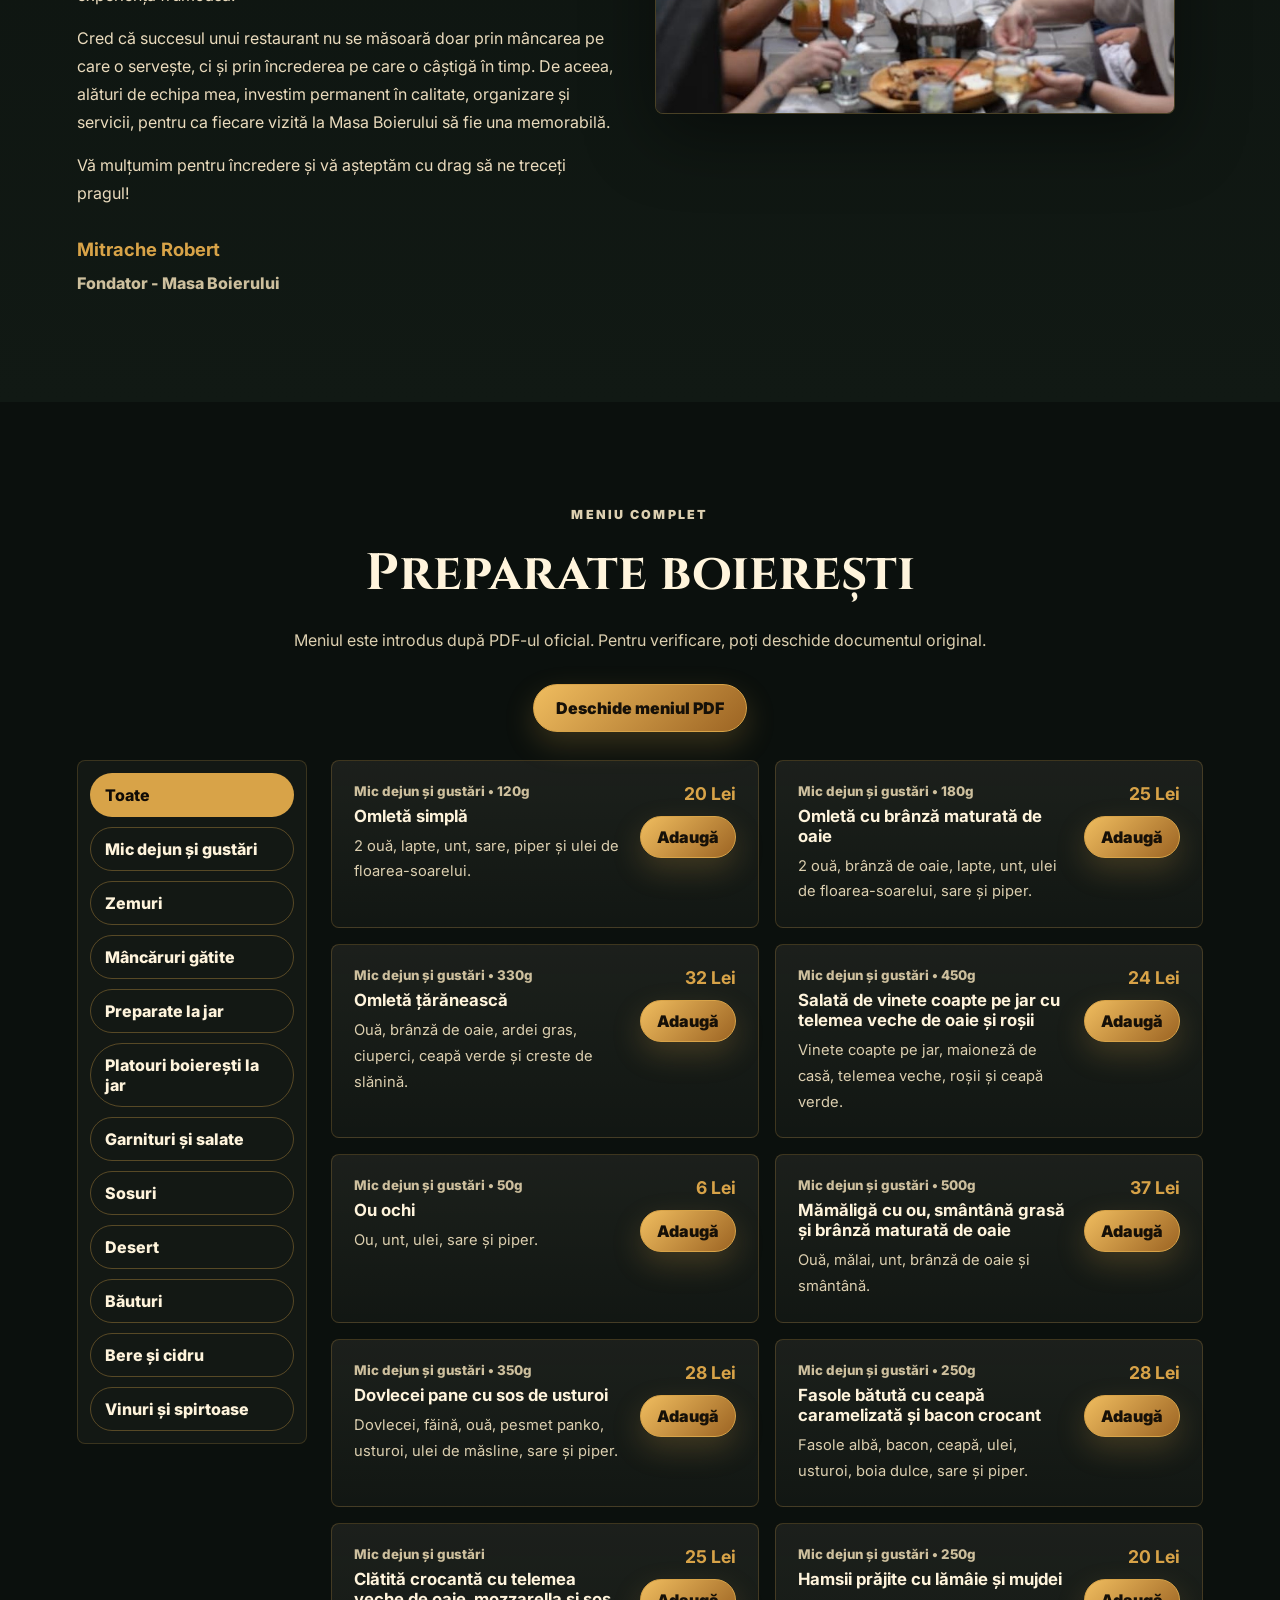
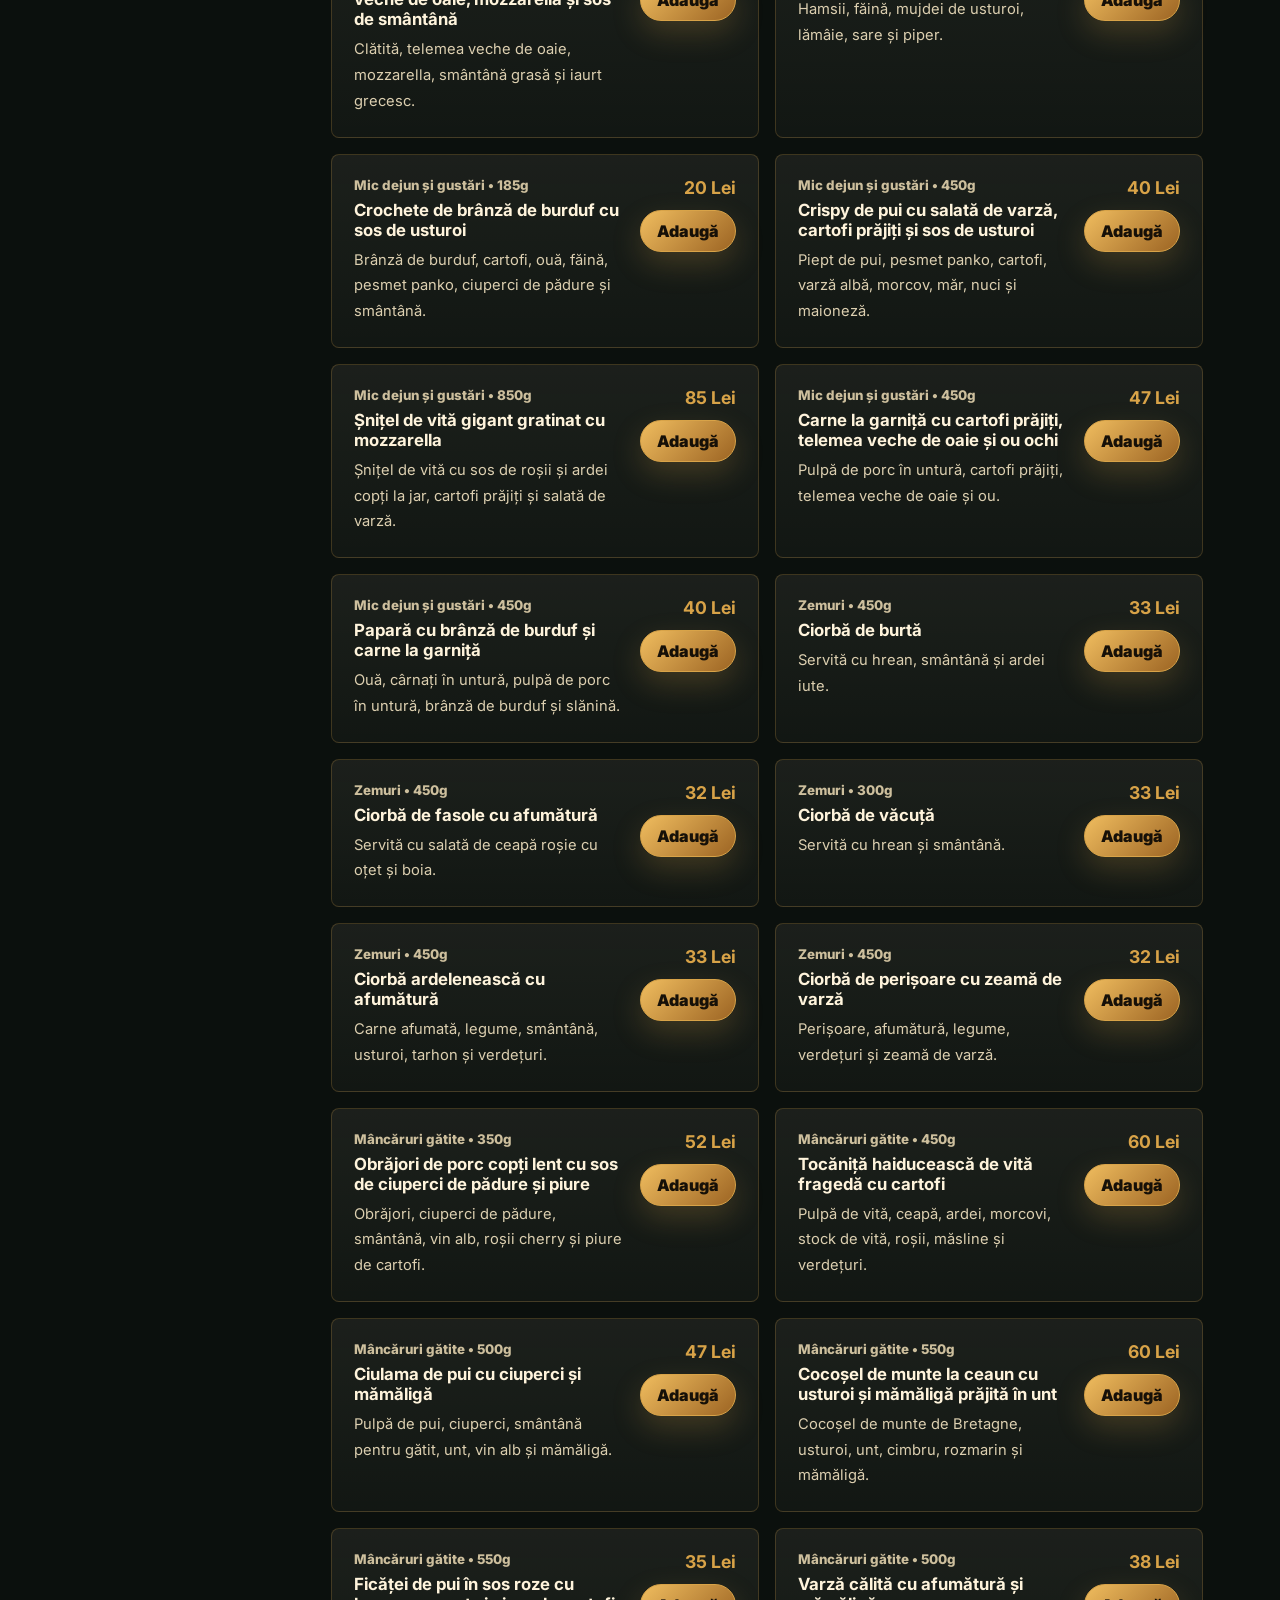
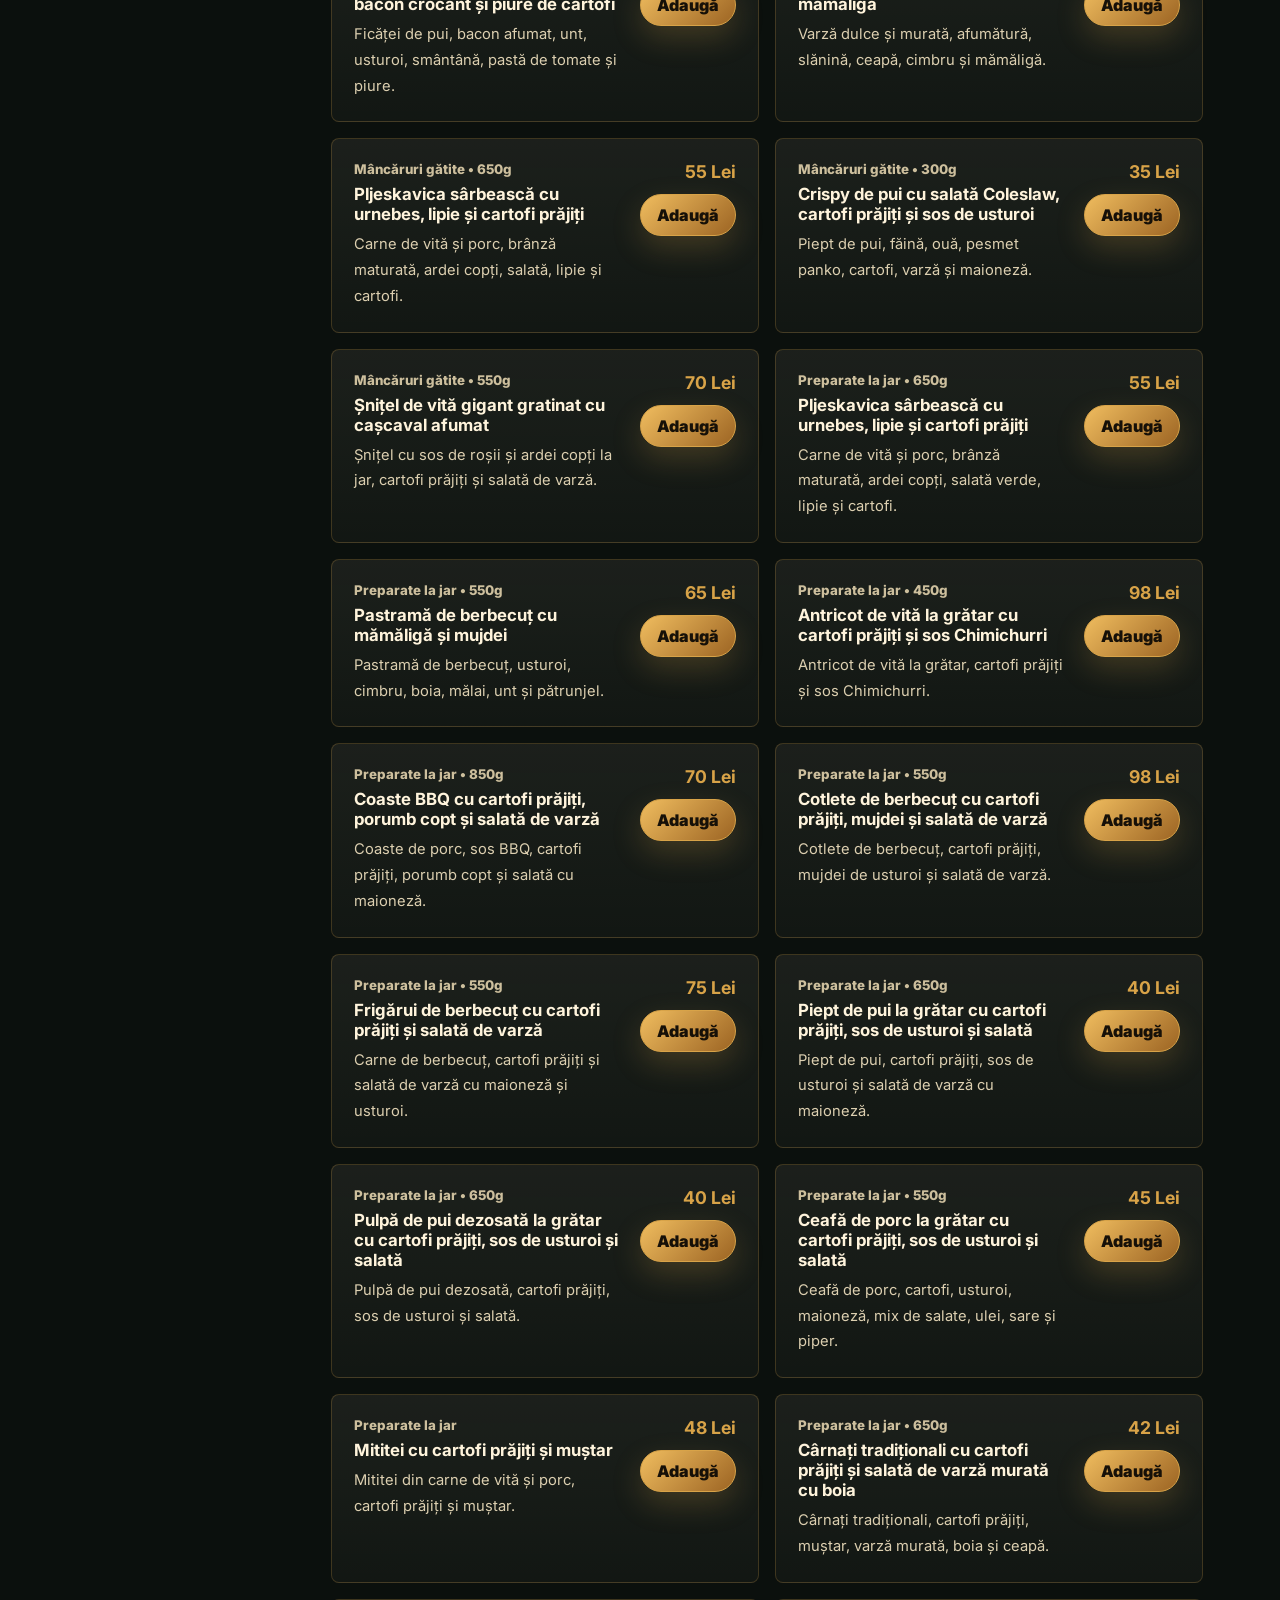
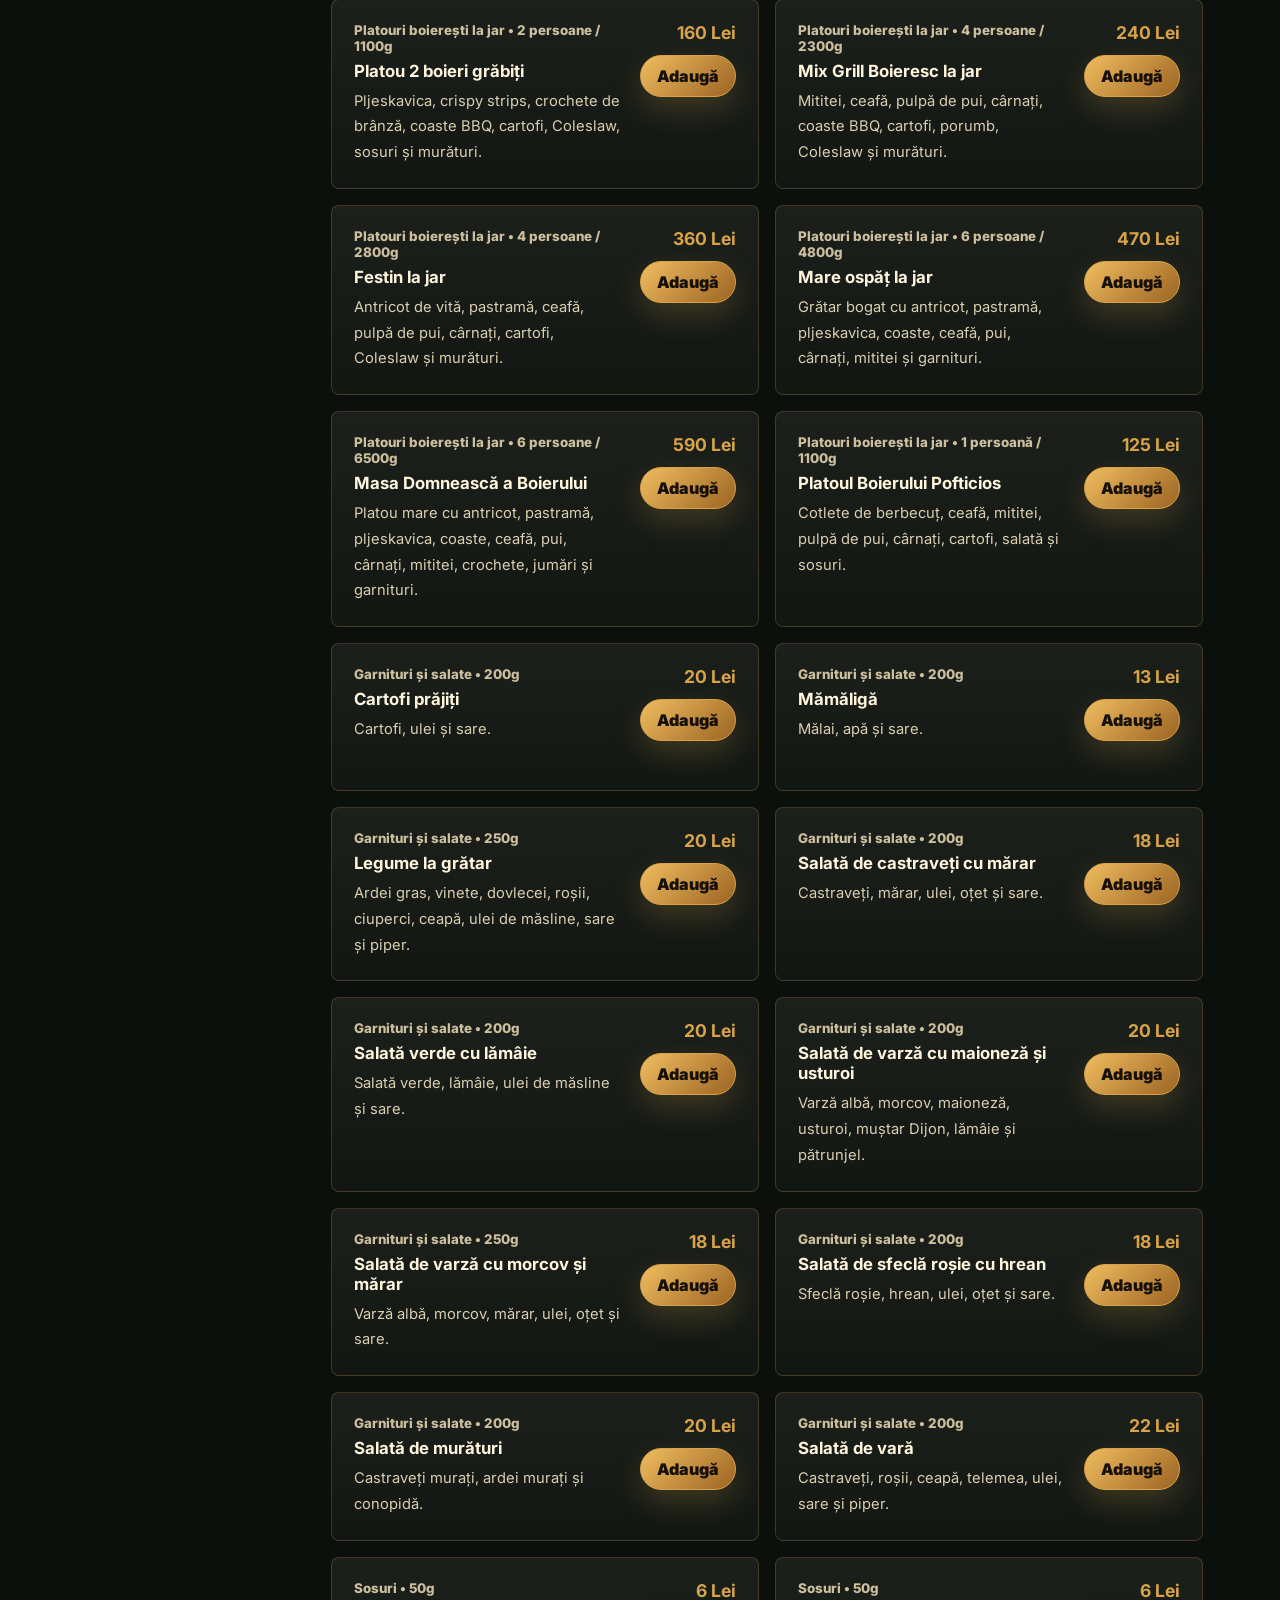
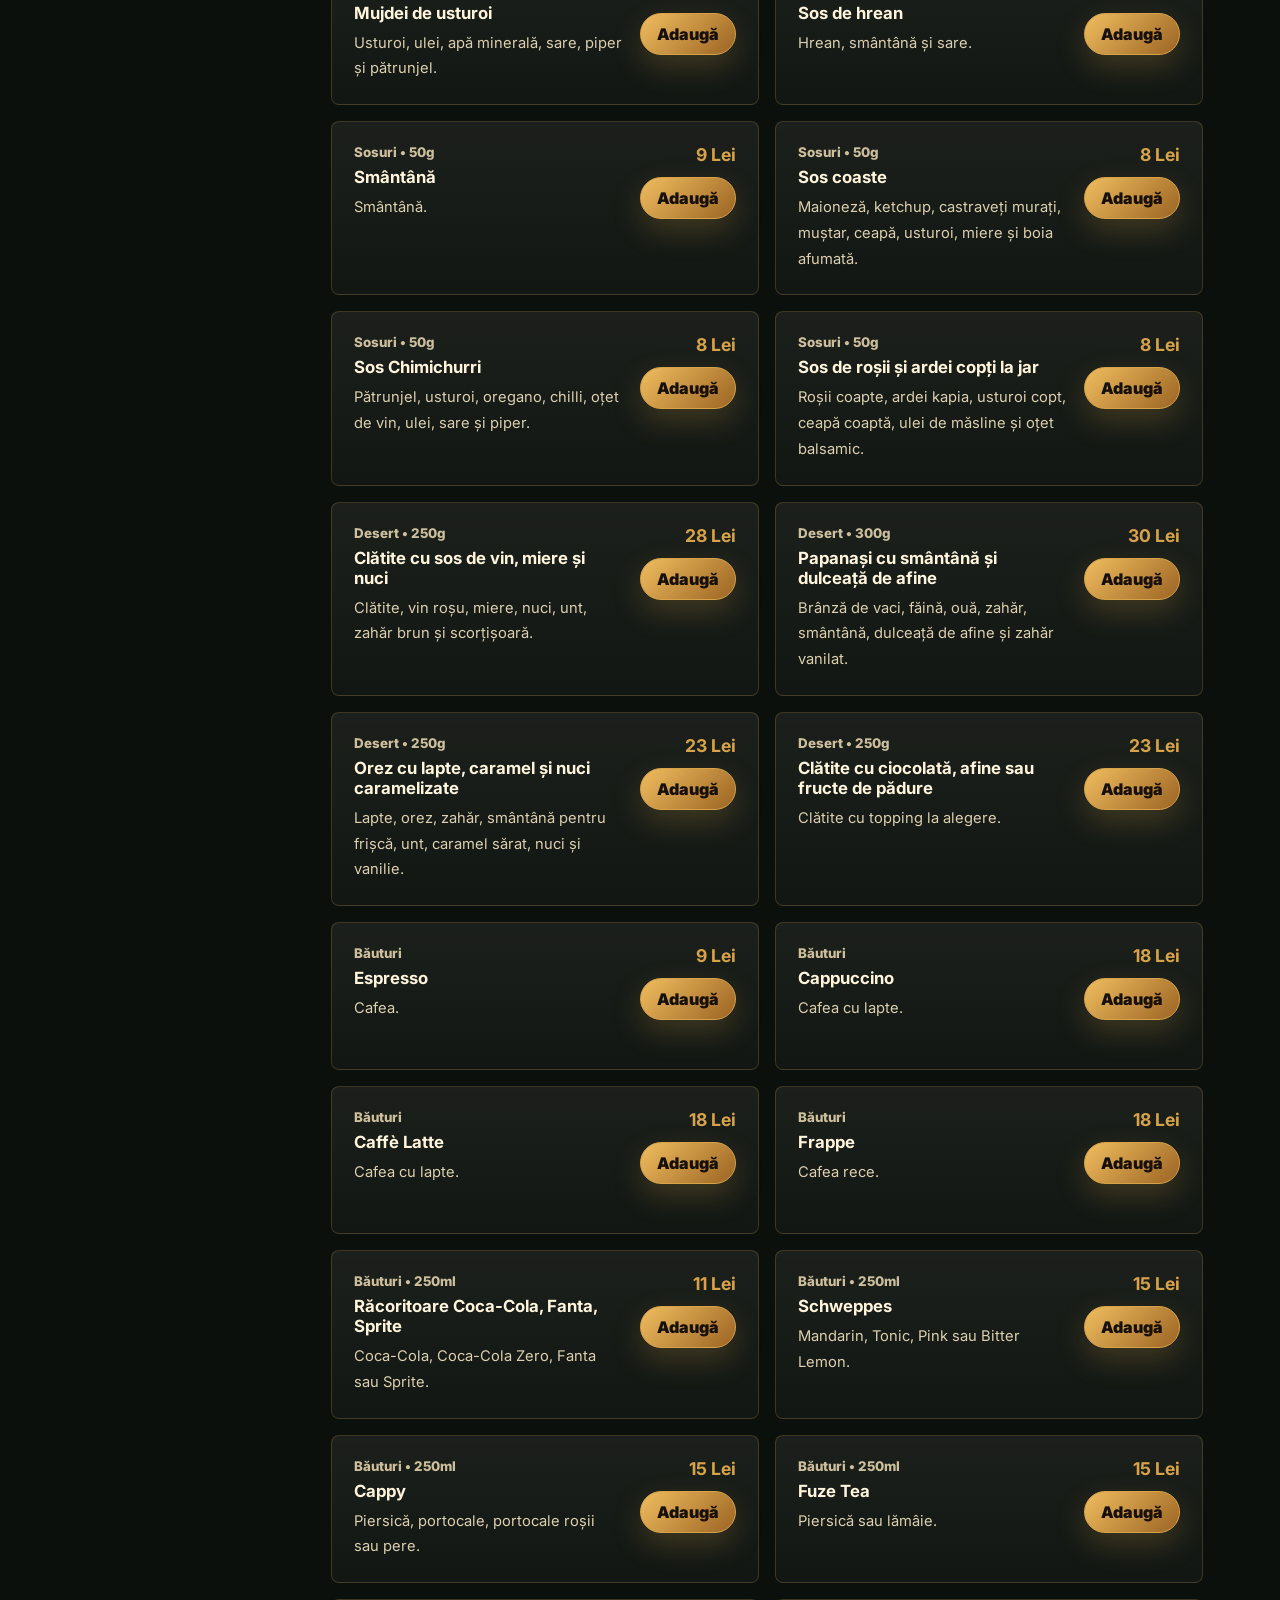
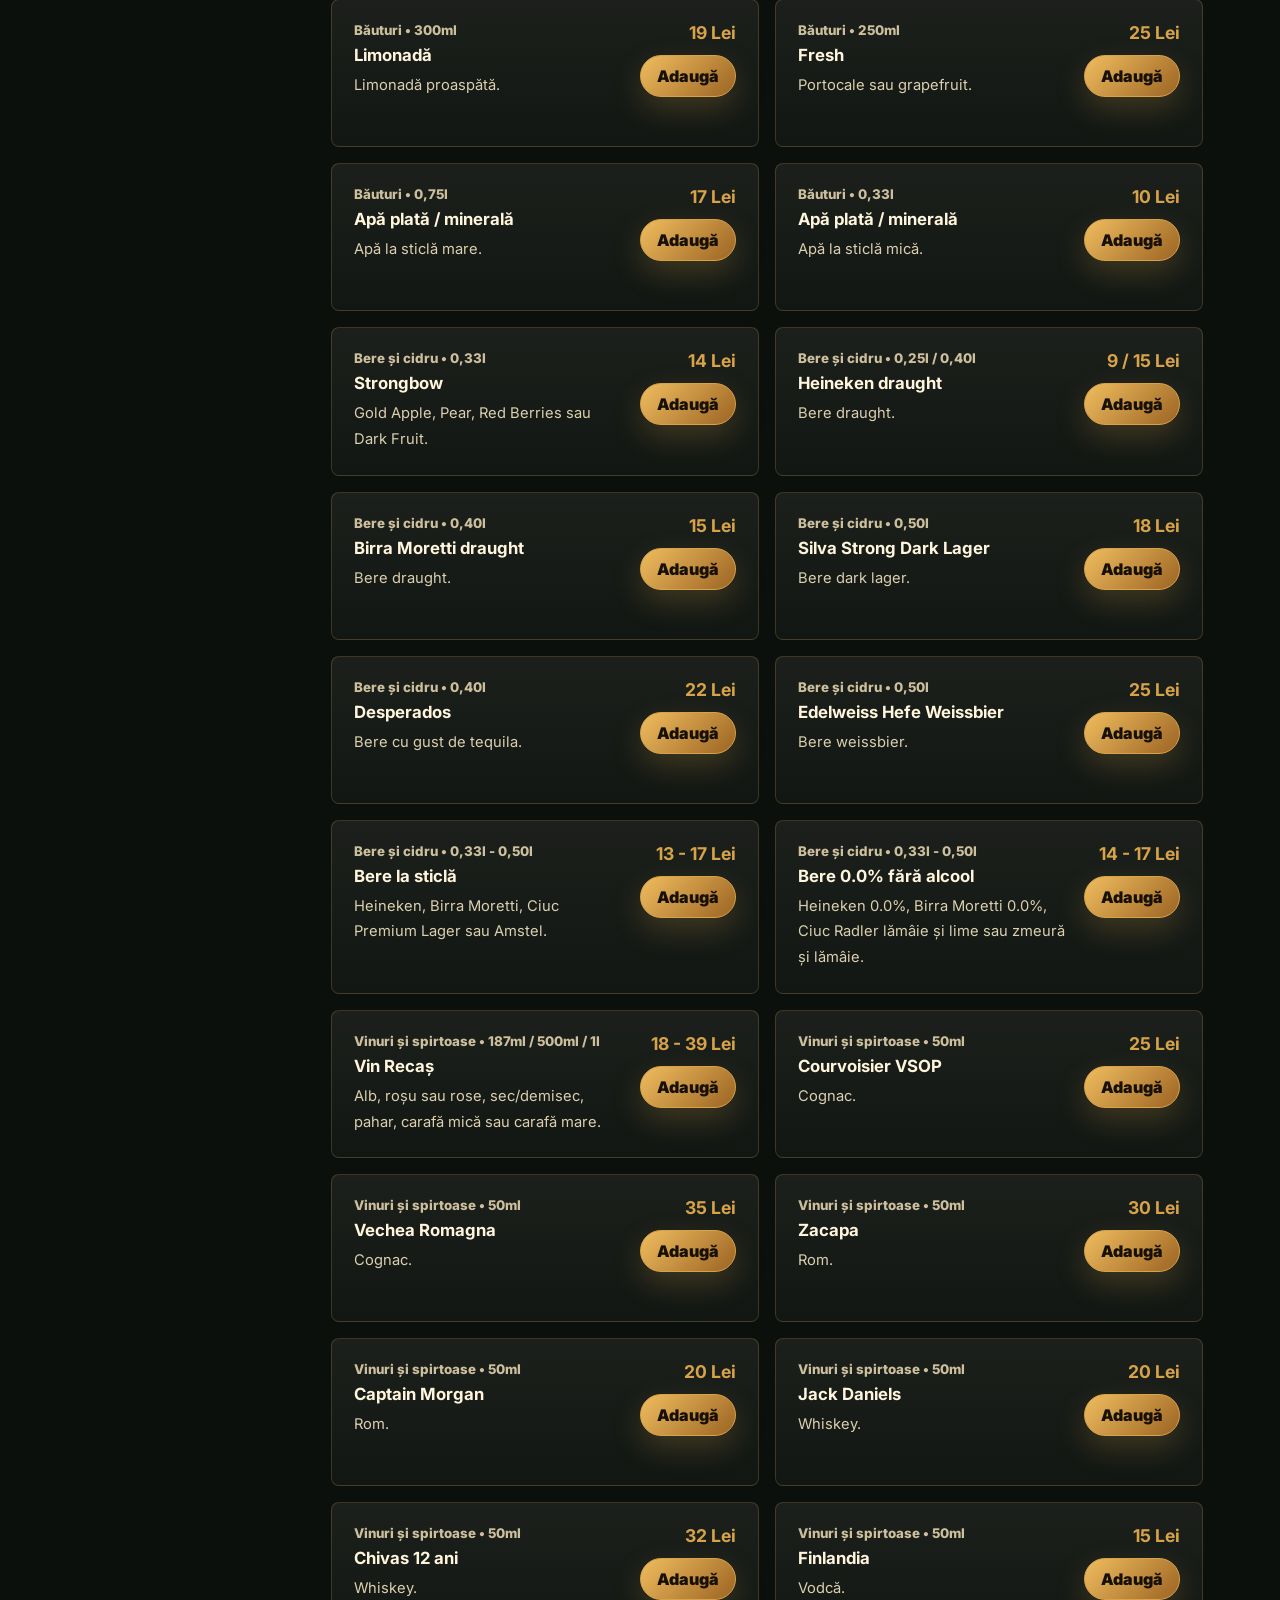
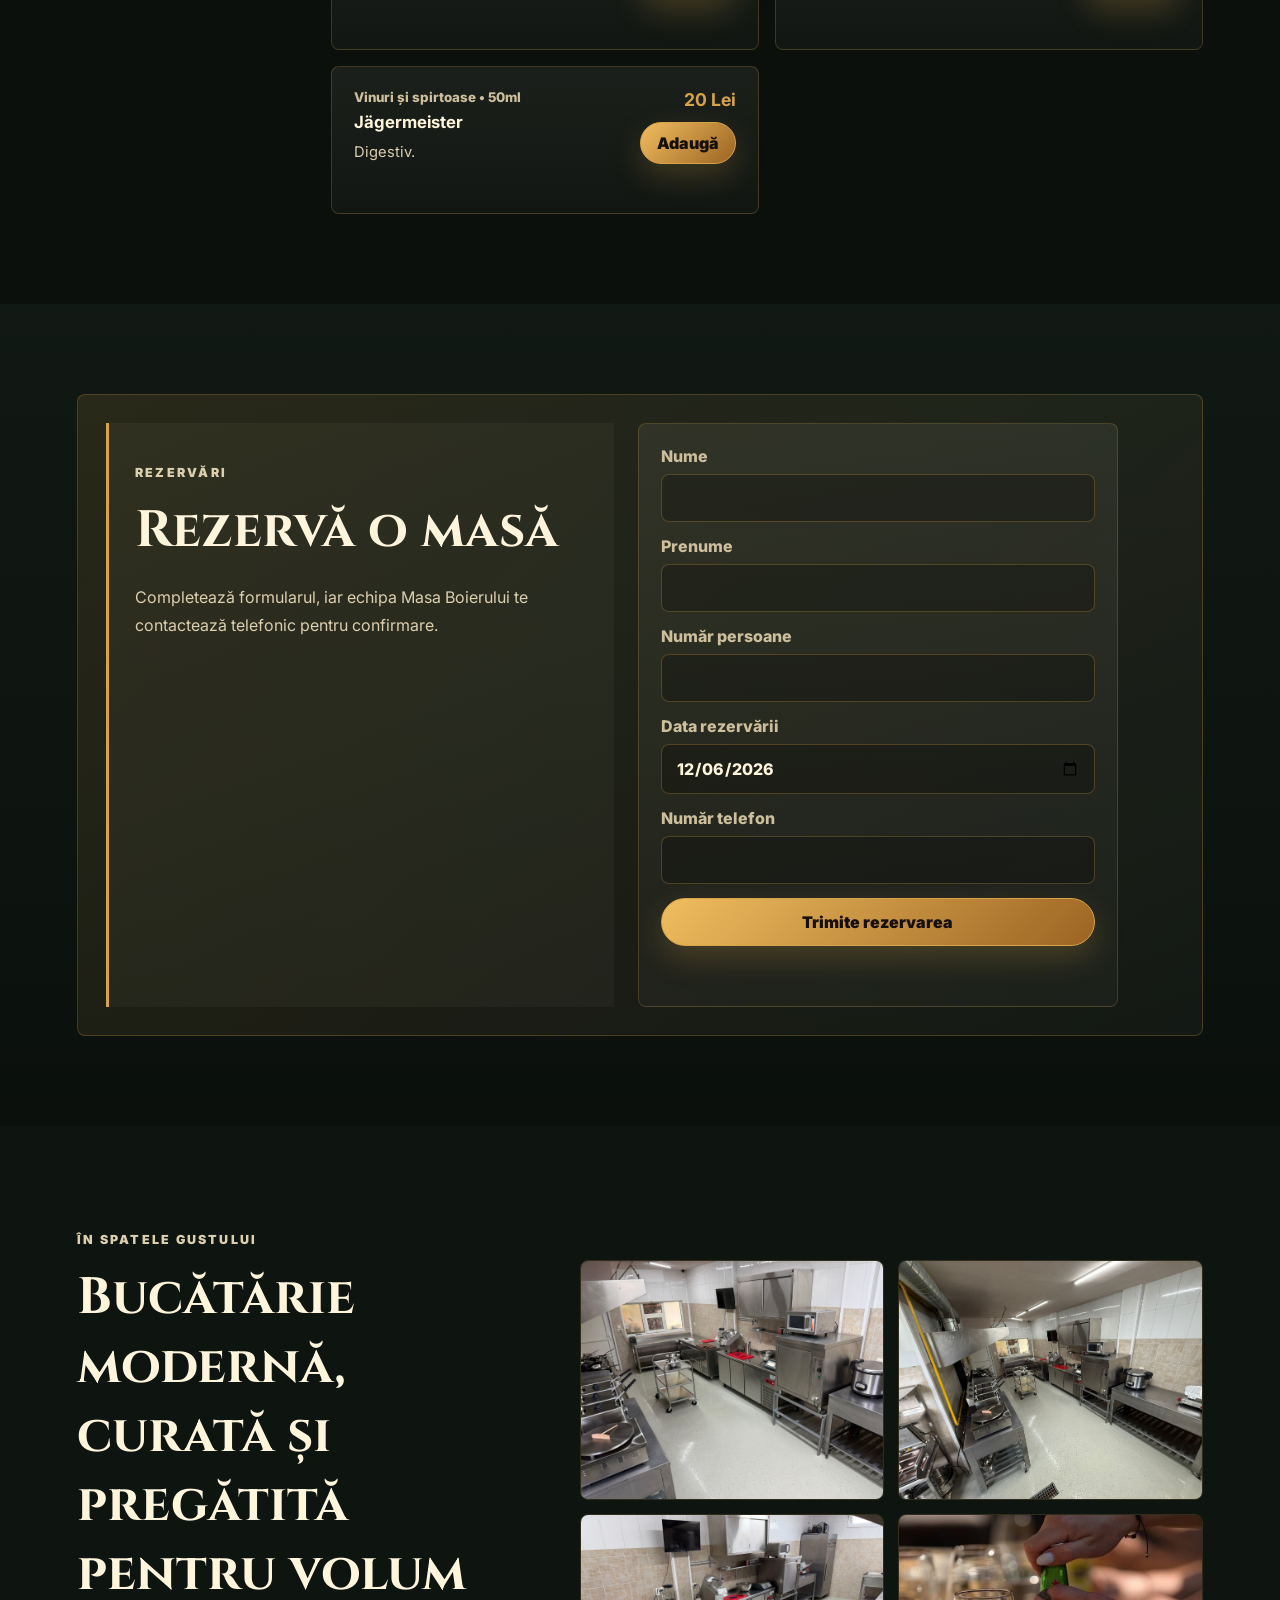
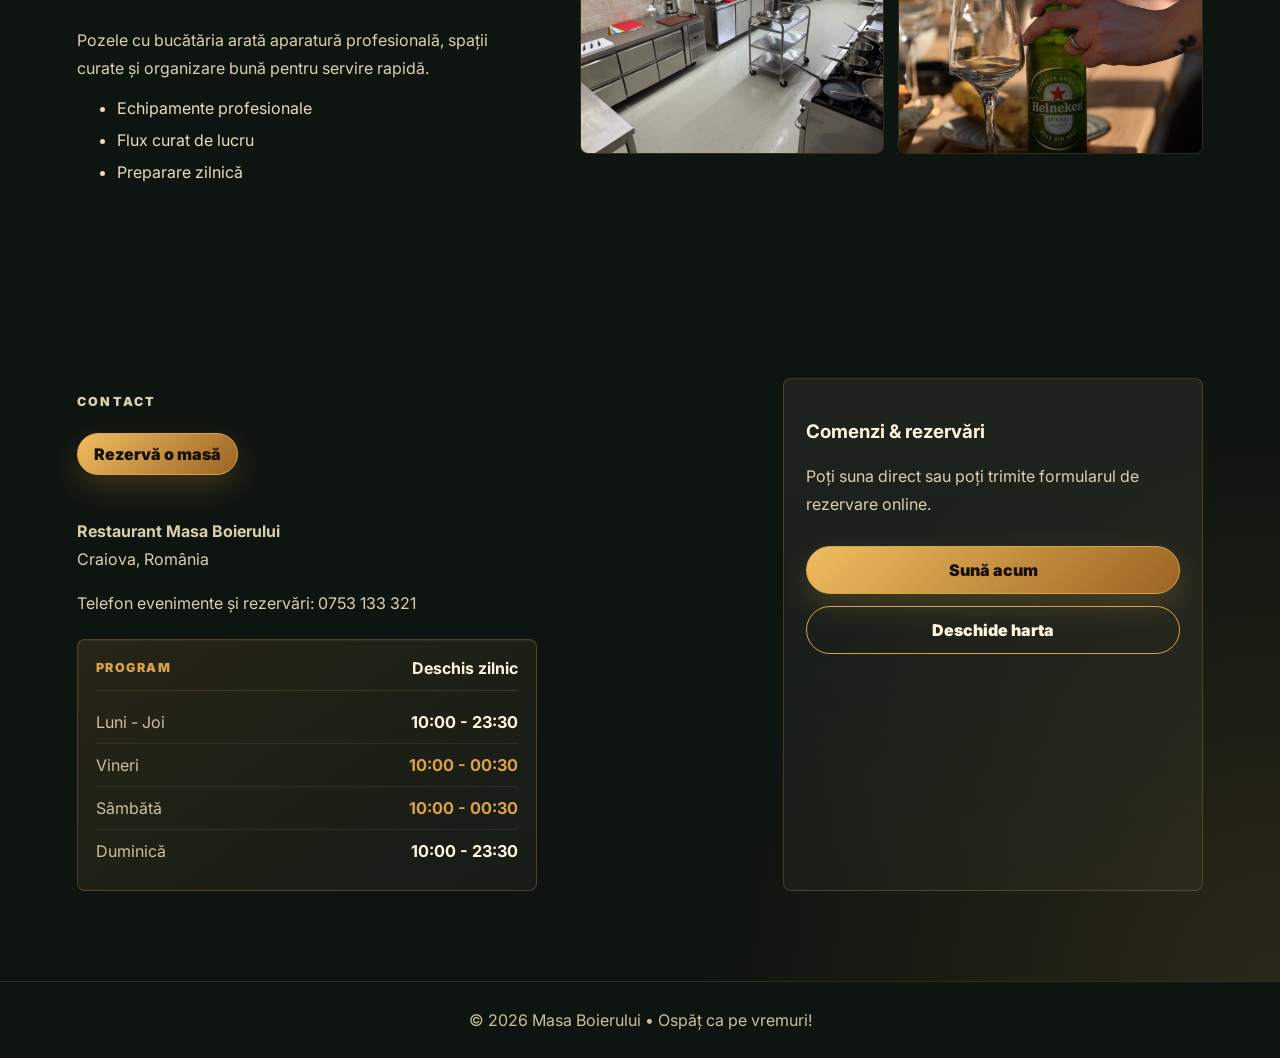
==== commit 3b592dac: "Update logo and add Thursday daily menu" ====
--- a/index.html
+++ b/index.html
@@ -5,14 +5,16 @@
   <meta name="viewport" content="width=device-width, initial-scale=1.0" />
   <title>Masa Boierului | Ospăț ca pe vremuri</title>
   <meta name="description" content="Restaurant Masa Boierului Craiova - bucătărie românească, platouri boierești, grătar, ciorbe, terasă și rezervări online." />
+  <link rel="icon" type="image/jpeg" href="assets/logo-masa-boierului-mark.jpg?v=20260724" />
+  <link rel="apple-touch-icon" href="assets/logo-masa-boierului-mark.jpg?v=20260724" />
   <link rel="preconnect" href="https://fonts.googleapis.com">
   <link rel="preconnect" href="https://fonts.gstatic.com" crossorigin>
   <link href="https://fonts.googleapis.com/css2?family=Cinzel:wght@600;700;800&family=Inter:wght@400;500;600;700;800&display=swap" rel="stylesheet">
-  <link rel="stylesheet" href="style.css?v=20260718-weekend-menu-carousel" />
+  <link rel="stylesheet" href="style.css?v=20260724-logo-joi" />
 </head>
 <body>
   <header class="nav">
-    <a class="brand" href="#acasa"><img src="assets/logo-masa-boierului-gold.jpg" alt="Masa Boierului logo"><span>Masa Boierului</span></a>
+    <a class="brand" href="#acasa"><img src="assets/logo-masa-boierului-gold.jpg?v=20260724" alt="Masa Boierului logo"><span>Masa Boierului</span></a>
     <nav>
       <a href="#despre-noi">Despre noi</a>
       <a href="#meniu">Meniu</a>
@@ -118,7 +120,7 @@
     <section class="hero">
       <div class="hero-bg"></div>
       <div class="hero-content">
-        <img class="logo" src="assets/logo-masa-boierului-gold.jpg" alt="Logo Masa Boierului">
+        <img class="logo" src="assets/logo-masa-boierului-gold.jpg?v=20260724" alt="Logo Masa Boierului">
         <p class="eyebrow">Restaurant tradițional în Craiova</p>
         <h1>Masa Boierului</h1>
         <h2>Ospăț ca pe vremuri!</h2>
@@ -240,6 +242,6 @@
 
   <footer>© 2026 Masa Boierului • Ospăț ca pe vremuri!</footer>
   <script src="menu-data.js?v=20260714"></script>
-  <script src="script.js?v=20260718-weekend-menu-carousel"></script>
+  <script src="script.js?v=20260724-logo-joi"></script>
 </body>
 </html>
--- a/style.css
+++ b/style.css
@@ -19,7 +19,7 @@
 
 .nav { position: fixed; z-index: 20; top: 0; left: 0; right: 0; display: flex; align-items: center; justify-content: space-between; padding: 14px 5vw; background: rgba(7, 10, 8, .78); backdrop-filter: blur(14px); border-bottom: 1px solid rgba(216, 163, 72, .22); }
 .brand { display: flex; gap: 10px; align-items: center; font-family: Cinzel, serif; font-weight: 800; }
-.brand img { width: 92px; height: 42px; border-radius: 12px; object-fit: cover; border: 1px solid rgba(216, 163, 72, .28); box-shadow: 0 8px 24px rgba(0, 0, 0, .24); }
+.brand img { width: 92px; height: 42px; border-radius: 12px; object-fit: contain; background: #00301c; border: 1px solid rgba(216, 163, 72, .28); box-shadow: 0 8px 24px rgba(0, 0, 0, .24); }
 .nav nav { display: flex; gap: 20px; color: var(--muted); font-weight: 700; }
 .nav nav a:hover, .nav nav a.active { color: var(--gold); }
 
